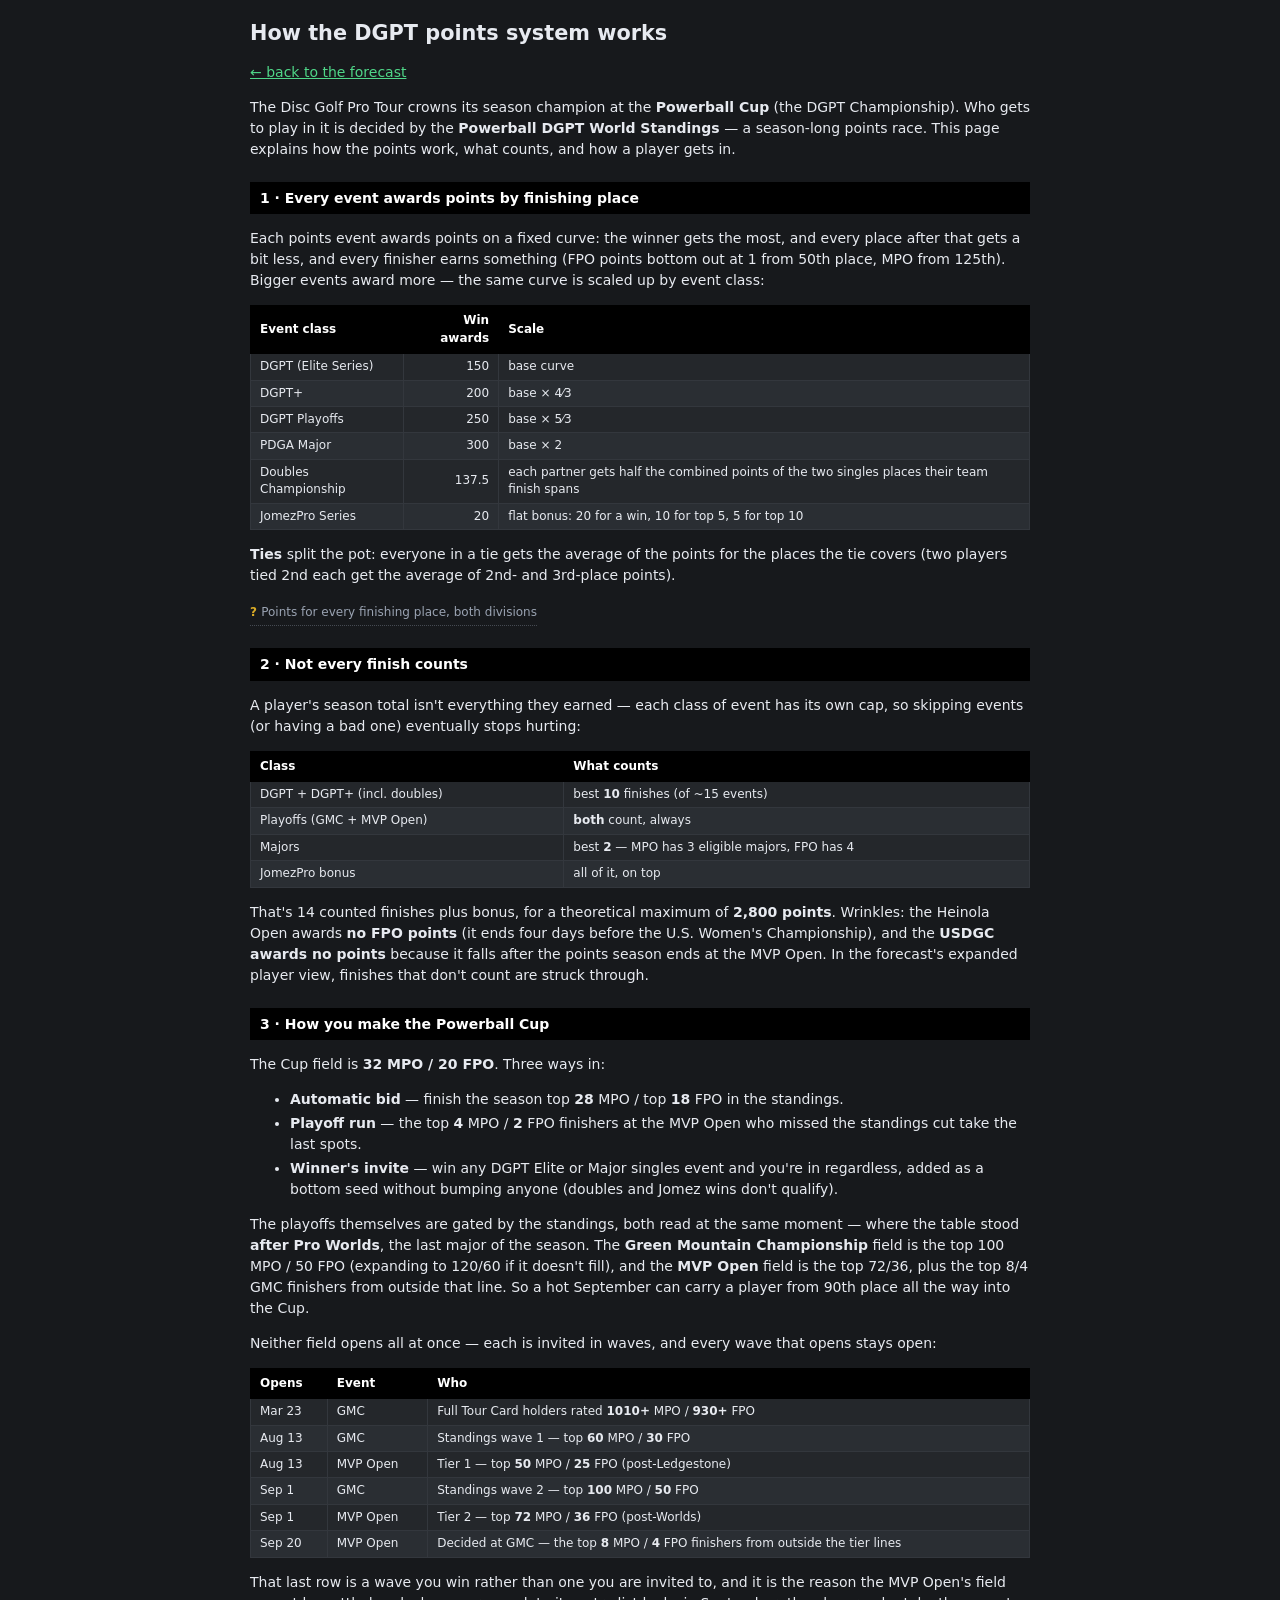
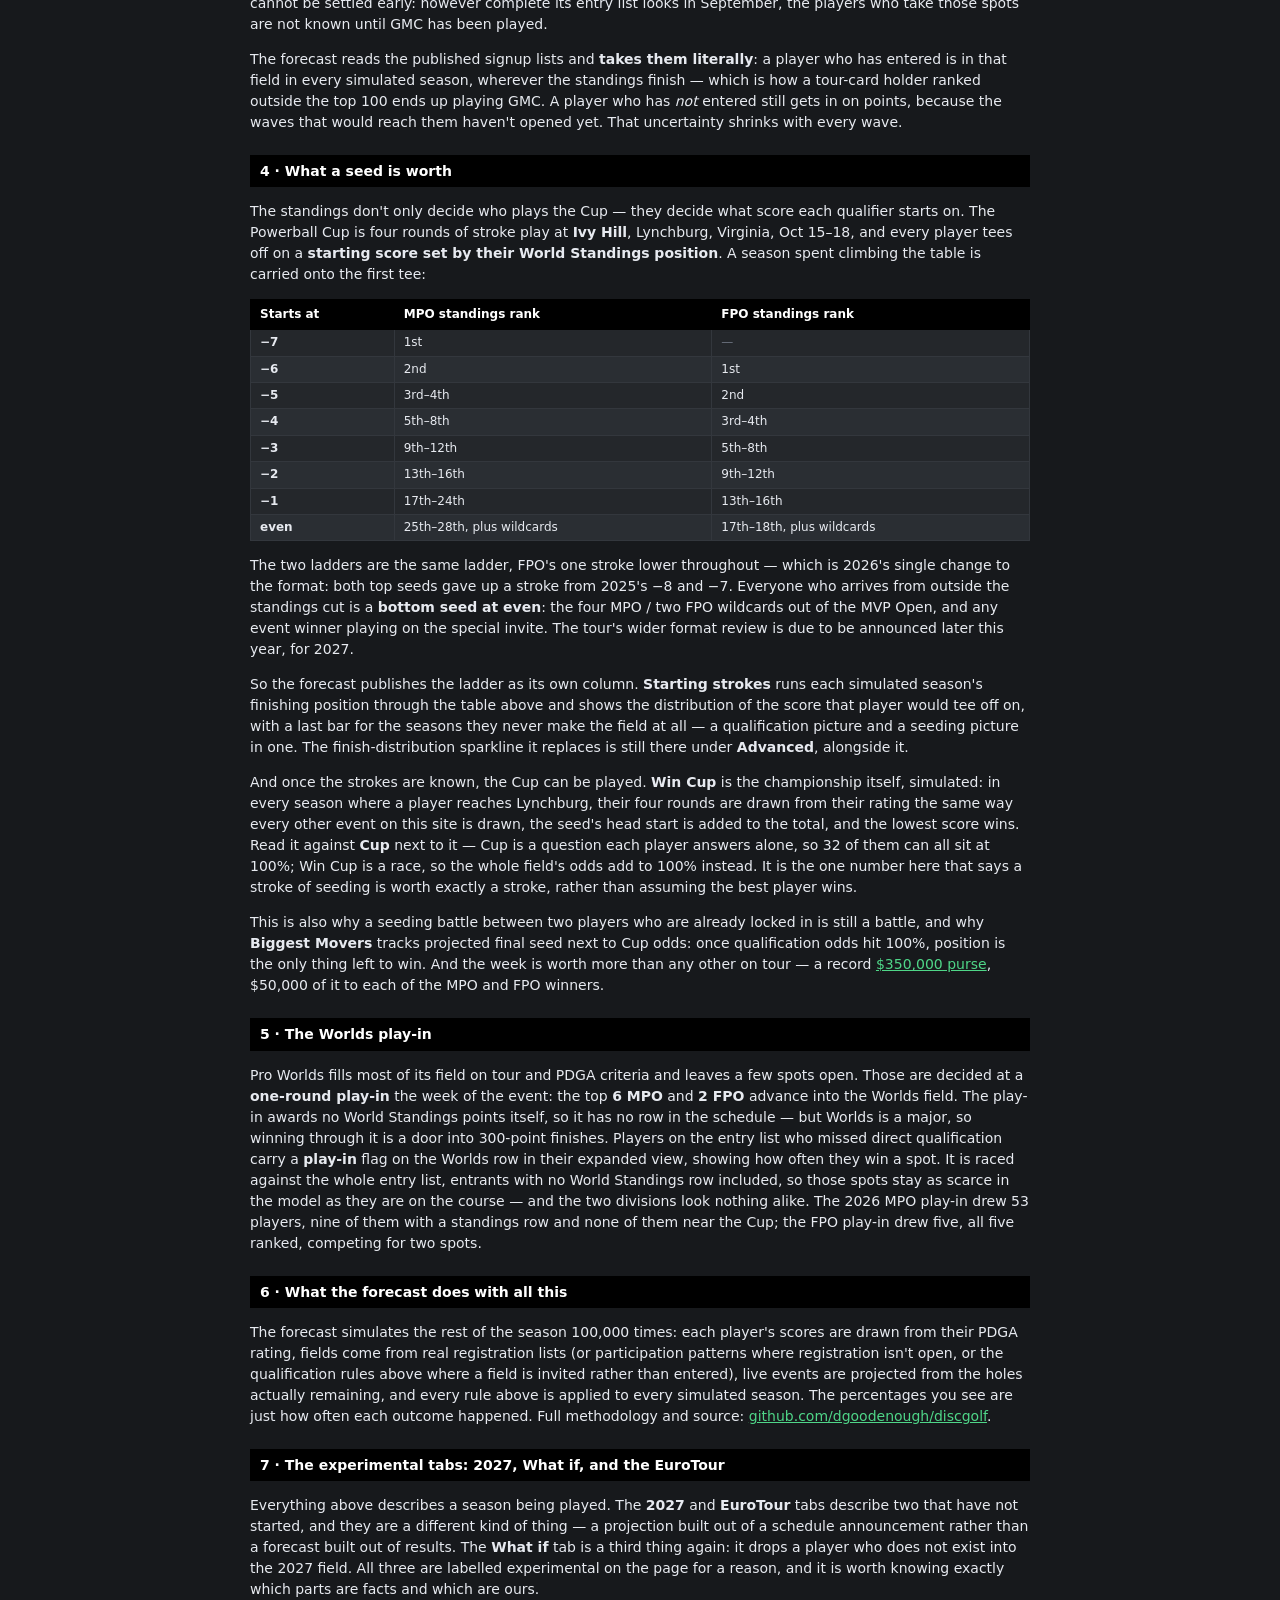
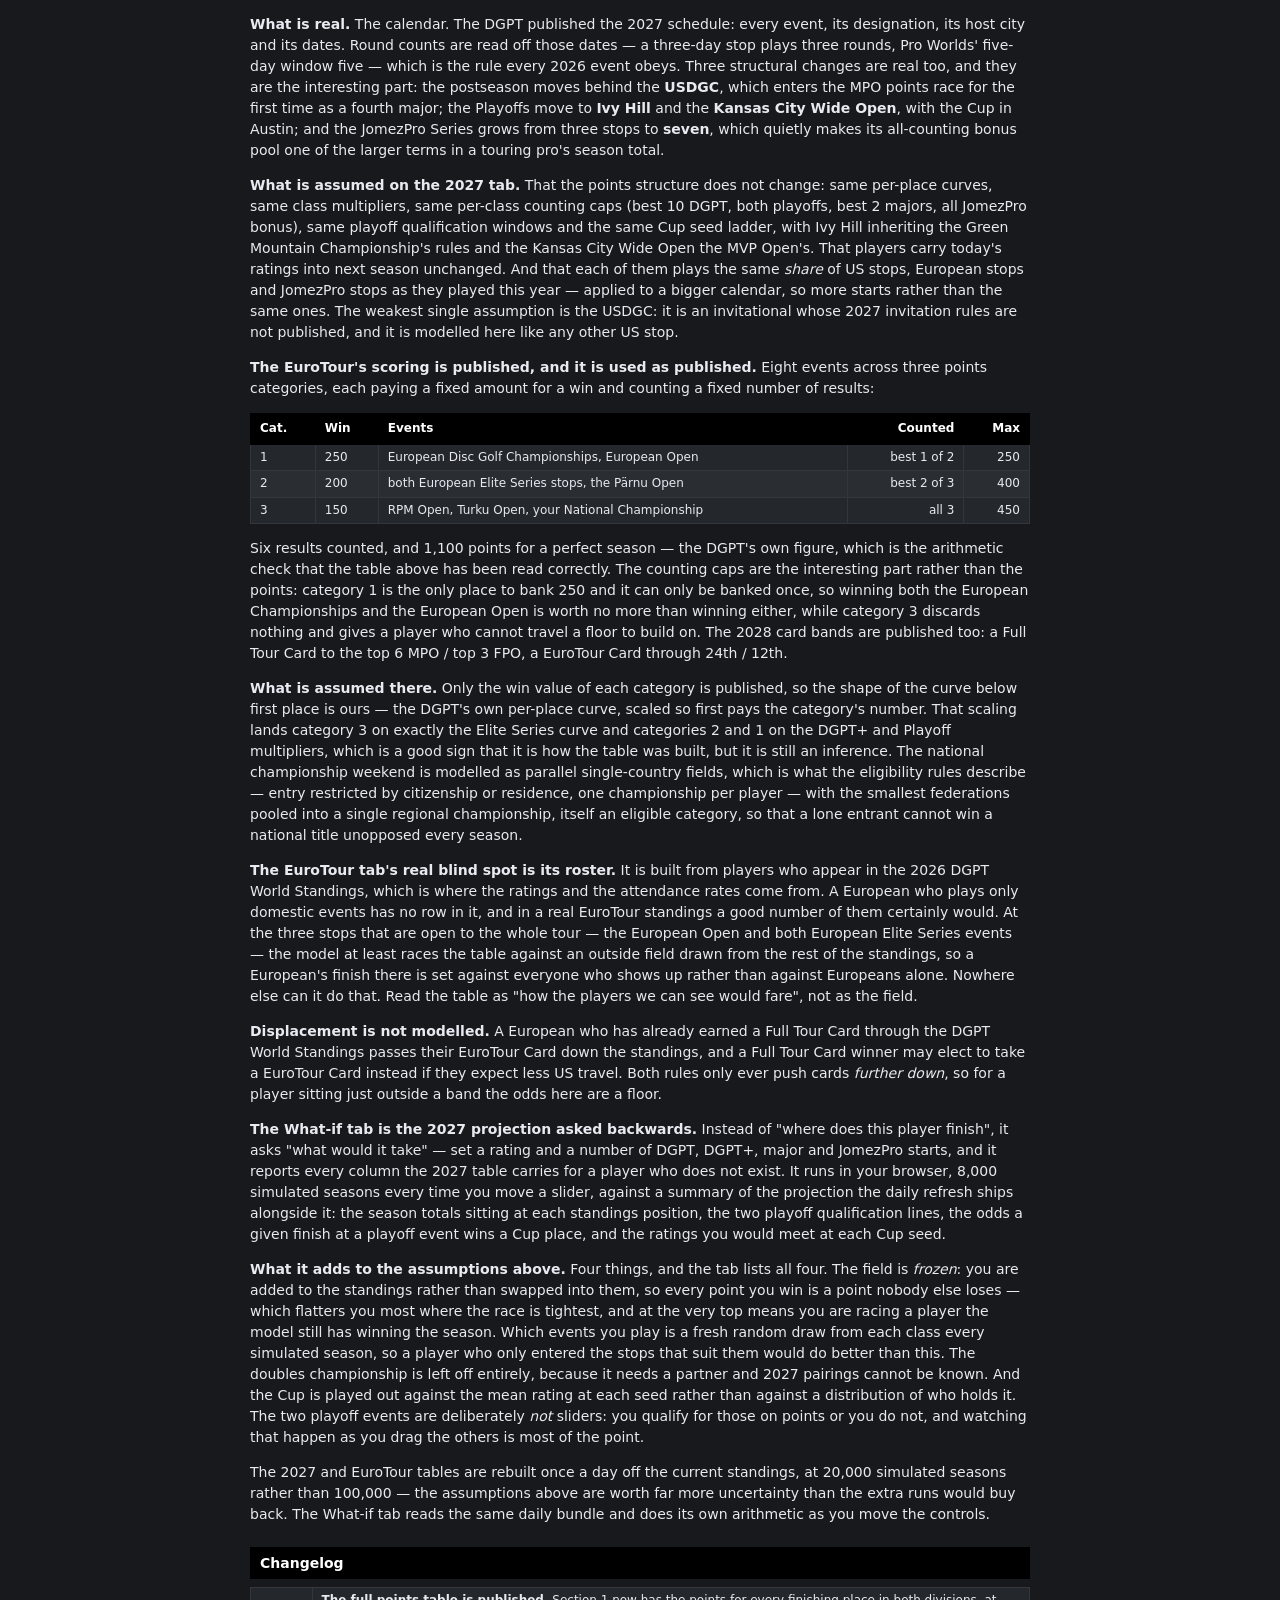
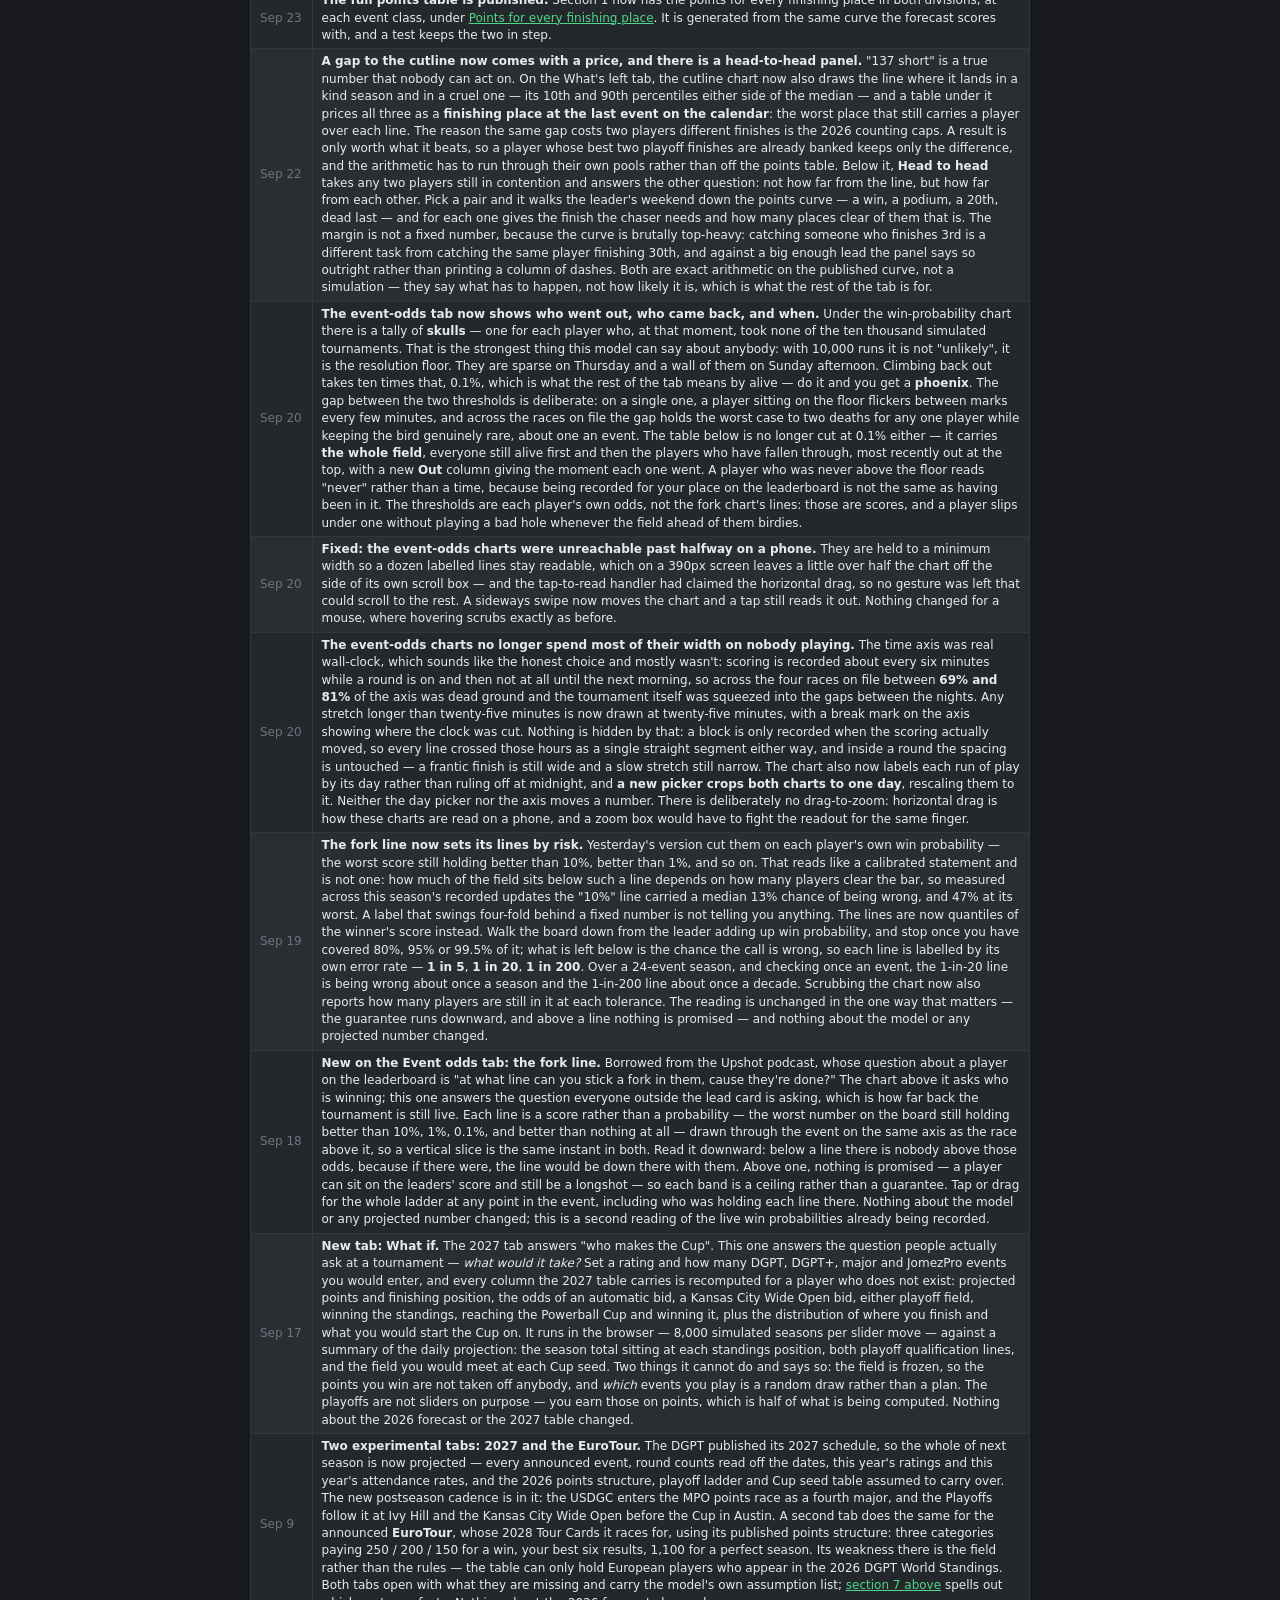
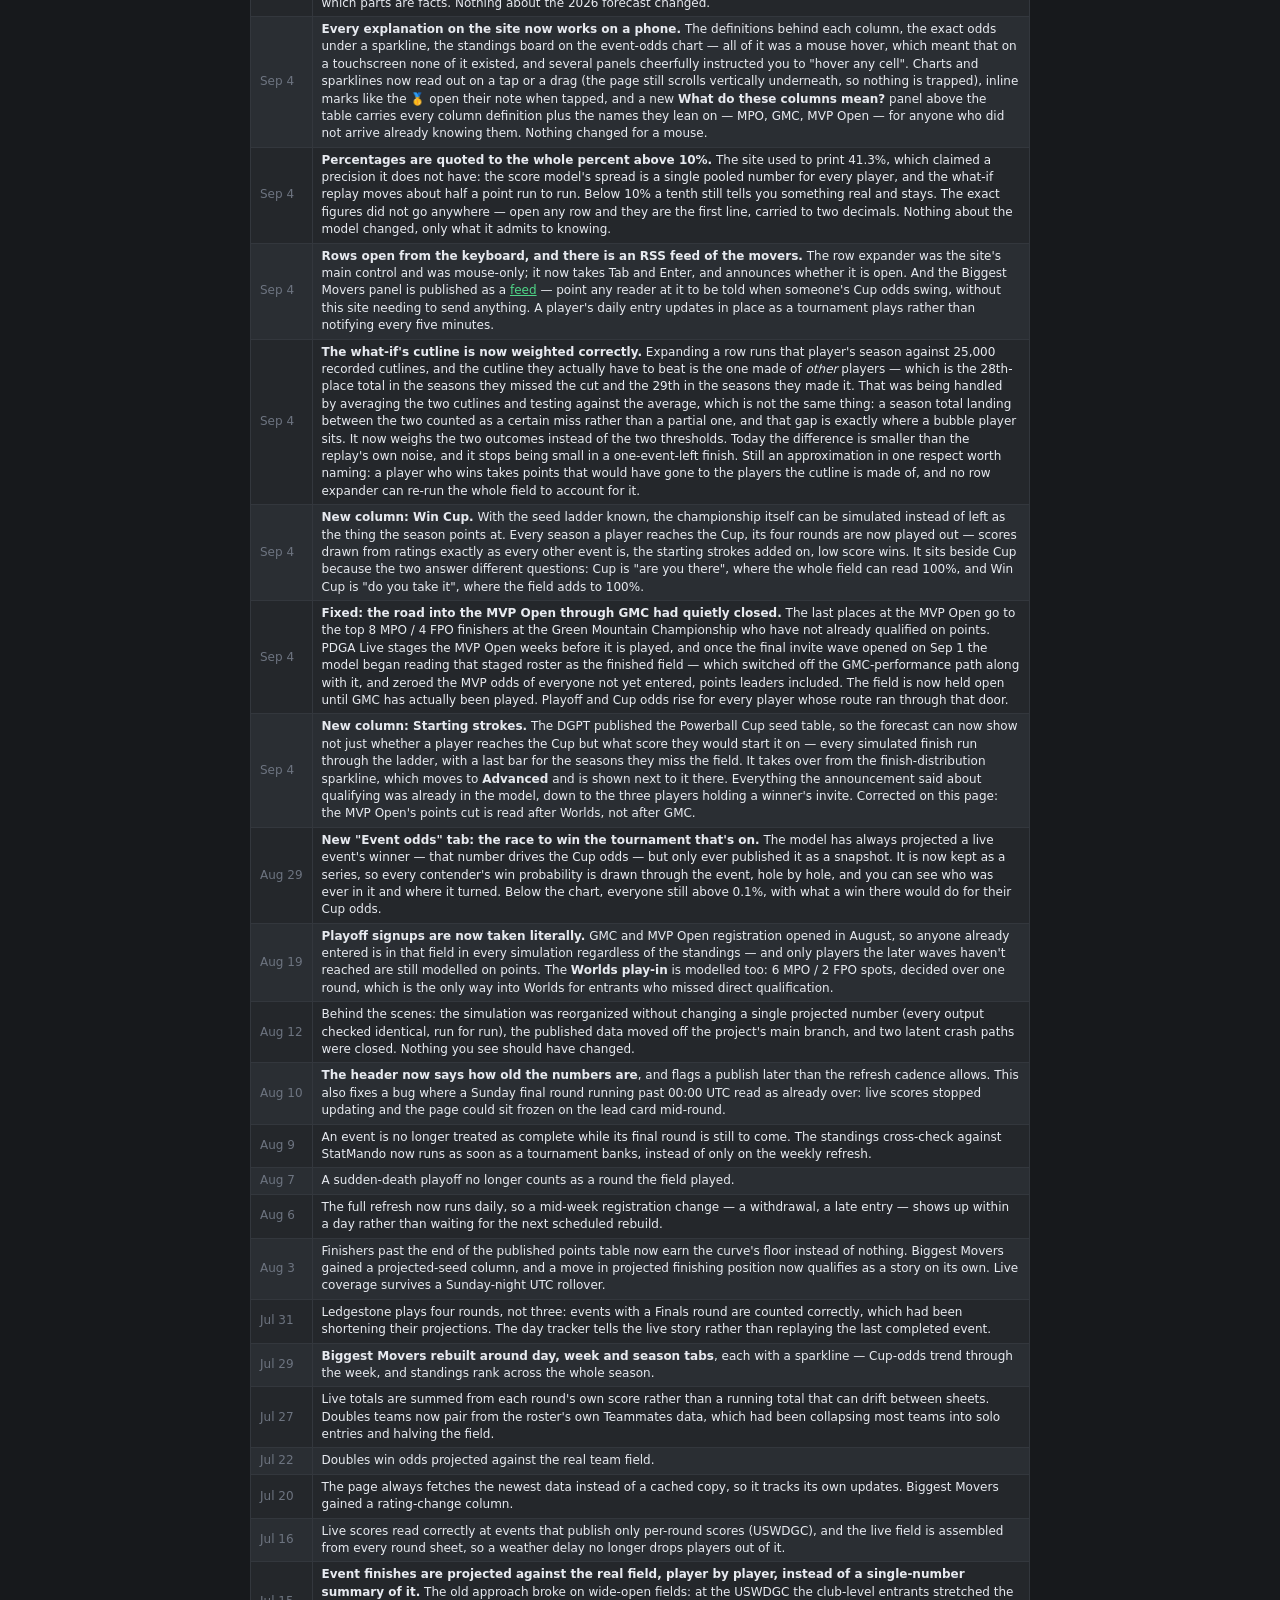
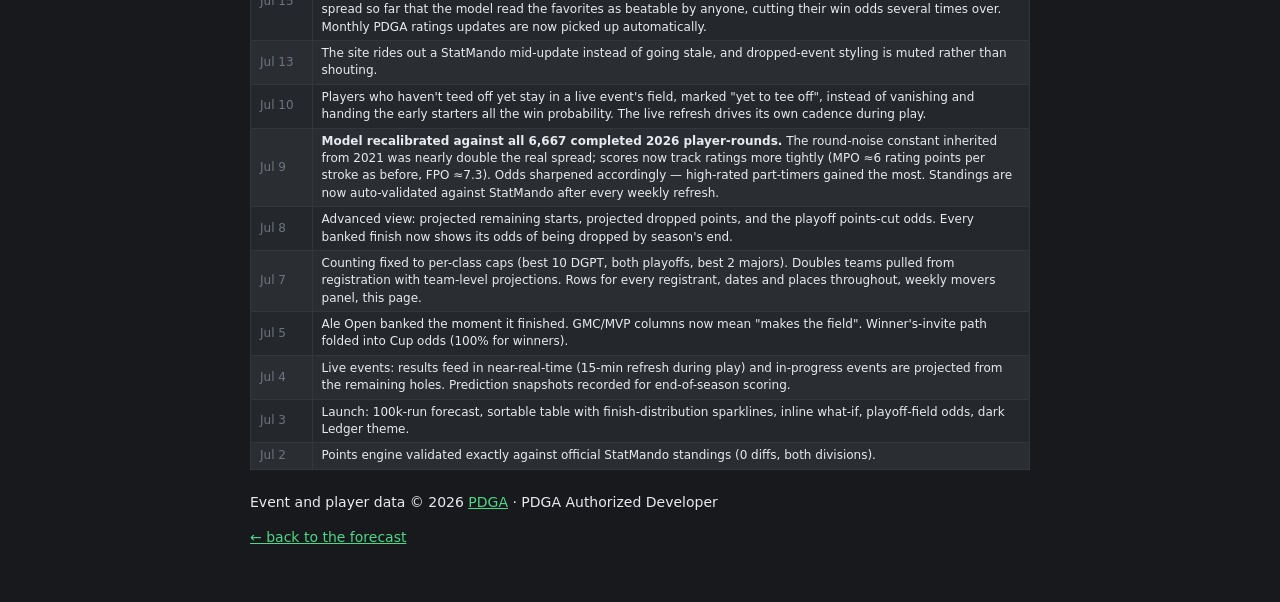
==== docs/how-it-works.html @ 618ffd93 "Correct the FPO depth line: every finisher earns points Co-Authored-By: Claude Opus 5.5 <noreply@ant" ====
<!doctype html>
<html lang="en">
<head>
<meta charset="utf-8">
<meta name="viewport" content="width=device-width, initial-scale=1">
<title>How the DGPT points system works</title>
<meta name="description" content="Plain-language guide to the 2026 DGPT points system: how events award points, what counts, and the three ways into the Powerball Cup.">
<meta property="og:type" content="article">
<meta property="og:title" content="How the DGPT points system works">
<meta property="og:description" content="How events award points, what counts toward the standings, and the three ways into the Powerball Cup.">
<meta property="og:url" content="https://dgoodenough.github.io/discgolf/how-it-works.html">
<meta property="og:image" content="https://dgoodenough.github.io/discgolf/card.png">
<meta name="twitter:card" content="summary_large_image">
<link rel="stylesheet" href="tokens.css">
<link rel="stylesheet" href="style.css">
<script data-goatcounter="https://dgoodenough.goatcounter.com/count"
        async src="//gc.zgo.at/count.js"></script>
</head>
<body class="ledger">
<div class="page">
  <h1>How the DGPT points system works</h1>
  <p class="hint"><a href="index.html">← back to the forecast</a></p>
  <p>The Disc Golf Pro Tour crowns its season champion at the <b>Powerball Cup</b>
  (the DGPT Championship). Who gets to play in it is decided by the
  <b>Powerball DGPT World Standings</b> — a season-long points race. This page
  explains how the points work, what counts, and how a player gets in.</p>

  <div class="band">1 · Every event awards points by finishing place</div>
  <p>Each points event awards points on a fixed curve: the winner gets the
  most, and every place after that gets a bit less, and every finisher earns
  something (FPO points bottom out at 1 from 50th place, MPO from 125th). Bigger events
  award more — the same curve is scaled up by event class:</p>
  <table class="table-ledger">
    <thead><tr><th>Event class</th><th class="num">Win awards</th><th>Scale</th></tr></thead>
    <tbody>
      <tr><td>DGPT (Elite Series)</td><td class="num">150</td><td>base curve</td></tr>
      <tr><td>DGPT+</td><td class="num">200</td><td>base × 4⁄3</td></tr>
      <tr><td>DGPT Playoffs</td><td class="num">250</td><td>base × 5⁄3</td></tr>
      <tr><td>PDGA Major</td><td class="num">300</td><td>base × 2</td></tr>
      <tr><td>Doubles Championship</td><td class="num">137.5</td><td>each partner gets half the combined points of the two singles places their team finish spans</td></tr>
      <tr><td>JomezPro Series</td><td class="num">20</td><td>flat bonus: 20 for a win, 10 for top 5, 5 for top 10</td></tr>
    </tbody>
  </table>
  <p><b>Ties</b> split the pot: everyone in a tie gets the average of the
  points for the places the tie covers (two players tied 2nd each get the
  average of 2nd- and 3rd-place points).</p>
  <details class="expl" id="points-table">
    <summary>Points for every finishing place, both divisions</summary>
    <div class="expl-body">
      <p class="expl-lede">The full curve for each division, scaled to each
      event class. Rows are merged where every column is the same. The two
      divisions share the top eight places and then part: FPO points fall
      away faster and reach the <b>1-point floor</b> at 50th, where MPO
      doesn't until 125th. Every finisher past the last row keeps its value.</p>
      <div class="pv-scroll">
      <table class="table-ledger" id="points-by-place">
        <thead>
          <tr><th rowspan="2">Place</th><th colspan="4">MPO</th><th colspan="4">FPO</th></tr>
          <tr><th class="num">DGPT</th><th class="num">DGPT+</th><th class="num">Playoffs</th><th class="num">Major</th><th class="num">DGPT</th><th class="num">DGPT+</th><th class="num">Playoffs</th><th class="num">Major</th></tr>
        </thead>
        <tbody>
          <tr><td>1st</td><td class="num">150</td><td class="num">200</td><td class="num">250</td><td class="num">300</td><td class="num">150</td><td class="num">200</td><td class="num">250</td><td class="num">300</td></tr>
          <tr><td>2nd</td><td class="num">125</td><td class="num">166.67</td><td class="num">208.33</td><td class="num">250</td><td class="num">125</td><td class="num">166.67</td><td class="num">208.33</td><td class="num">250</td></tr>
          <tr><td>3rd</td><td class="num">115</td><td class="num">153.33</td><td class="num">191.67</td><td class="num">230</td><td class="num">115</td><td class="num">153.33</td><td class="num">191.67</td><td class="num">230</td></tr>
          <tr><td>4th</td><td class="num">105</td><td class="num">140</td><td class="num">175</td><td class="num">210</td><td class="num">105</td><td class="num">140</td><td class="num">175</td><td class="num">210</td></tr>
          <tr><td>5th</td><td class="num">97</td><td class="num">129.33</td><td class="num">161.67</td><td class="num">194</td><td class="num">97</td><td class="num">129.33</td><td class="num">161.67</td><td class="num">194</td></tr>
          <tr><td>6th</td><td class="num">91</td><td class="num">121.33</td><td class="num">151.67</td><td class="num">182</td><td class="num">91</td><td class="num">121.33</td><td class="num">151.67</td><td class="num">182</td></tr>
          <tr><td>7th</td><td class="num">86</td><td class="num">114.67</td><td class="num">143.33</td><td class="num">172</td><td class="num">86</td><td class="num">114.67</td><td class="num">143.33</td><td class="num">172</td></tr>
          <tr><td>8th</td><td class="num">82</td><td class="num">109.33</td><td class="num">136.67</td><td class="num">164</td><td class="num">82</td><td class="num">109.33</td><td class="num">136.67</td><td class="num">164</td></tr>
          <tr><td>9th</td><td class="num">79</td><td class="num">105.33</td><td class="num">131.67</td><td class="num">158</td><td class="num">78</td><td class="num">104</td><td class="num">130</td><td class="num">156</td></tr>
          <tr><td>10th</td><td class="num">76</td><td class="num">101.33</td><td class="num">126.67</td><td class="num">152</td><td class="num">75</td><td class="num">100</td><td class="num">125</td><td class="num">150</td></tr>
          <tr><td>11th</td><td class="num">73</td><td class="num">97.33</td><td class="num">121.67</td><td class="num">146</td><td class="num">72</td><td class="num">96</td><td class="num">120</td><td class="num">144</td></tr>
          <tr><td>12th</td><td class="num">70</td><td class="num">93.33</td><td class="num">116.67</td><td class="num">140</td><td class="num">69</td><td class="num">92</td><td class="num">115</td><td class="num">138</td></tr>
          <tr><td>13th</td><td class="num">67</td><td class="num">89.33</td><td class="num">111.67</td><td class="num">134</td><td class="num">66</td><td class="num">88</td><td class="num">110</td><td class="num">132</td></tr>
          <tr><td>14th</td><td class="num">64</td><td class="num">85.33</td><td class="num">106.67</td><td class="num">128</td><td class="num">63</td><td class="num">84</td><td class="num">105</td><td class="num">126</td></tr>
          <tr><td>15th</td><td class="num">62</td><td class="num">82.67</td><td class="num">103.33</td><td class="num">124</td><td class="num">60</td><td class="num">80</td><td class="num">100</td><td class="num">120</td></tr>
          <tr><td>16th</td><td class="num">60</td><td class="num">80</td><td class="num">100</td><td class="num">120</td><td class="num">57</td><td class="num">76</td><td class="num">95</td><td class="num">114</td></tr>
          <tr><td>17th</td><td class="num">58</td><td class="num">77.33</td><td class="num">96.67</td><td class="num">116</td><td class="num">54</td><td class="num">72</td><td class="num">90</td><td class="num">108</td></tr>
          <tr><td>18th</td><td class="num">56</td><td class="num">74.67</td><td class="num">93.33</td><td class="num">112</td><td class="num">51</td><td class="num">68</td><td class="num">85</td><td class="num">102</td></tr>
          <tr><td>19th</td><td class="num">54</td><td class="num">72</td><td class="num">90</td><td class="num">108</td><td class="num">48</td><td class="num">64</td><td class="num">80</td><td class="num">96</td></tr>
          <tr><td>20th</td><td class="num">52</td><td class="num">69.33</td><td class="num">86.67</td><td class="num">104</td><td class="num">45</td><td class="num">60</td><td class="num">75</td><td class="num">90</td></tr>
          <tr><td>21st</td><td class="num">50</td><td class="num">66.67</td><td class="num">83.33</td><td class="num">100</td><td class="num">43.5</td><td class="num">58</td><td class="num">72.5</td><td class="num">87</td></tr>
          <tr><td>22nd</td><td class="num">48</td><td class="num">64</td><td class="num">80</td><td class="num">96</td><td class="num">42</td><td class="num">56</td><td class="num">70</td><td class="num">84</td></tr>
          <tr><td>23rd</td><td class="num">46</td><td class="num">61.33</td><td class="num">76.67</td><td class="num">92</td><td class="num">40.5</td><td class="num">54</td><td class="num">67.5</td><td class="num">81</td></tr>
          <tr><td>24th</td><td class="num">44</td><td class="num">58.67</td><td class="num">73.33</td><td class="num">88</td><td class="num">39</td><td class="num">52</td><td class="num">65</td><td class="num">78</td></tr>
          <tr><td>25th</td><td class="num">42</td><td class="num">56</td><td class="num">70</td><td class="num">84</td><td class="num">37.5</td><td class="num">50</td><td class="num">62.5</td><td class="num">75</td></tr>
          <tr><td>26th</td><td class="num">40</td><td class="num">53.33</td><td class="num">66.67</td><td class="num">80</td><td class="num">36</td><td class="num">48</td><td class="num">60</td><td class="num">72</td></tr>
          <tr><td>27th</td><td class="num">39</td><td class="num">52</td><td class="num">65</td><td class="num">78</td><td class="num">34.5</td><td class="num">46</td><td class="num">57.5</td><td class="num">69</td></tr>
          <tr><td>28th</td><td class="num">38</td><td class="num">50.67</td><td class="num">63.33</td><td class="num">76</td><td class="num">33</td><td class="num">44</td><td class="num">55</td><td class="num">66</td></tr>
          <tr><td>29th</td><td class="num">37</td><td class="num">49.33</td><td class="num">61.67</td><td class="num">74</td><td class="num">31.5</td><td class="num">42</td><td class="num">52.5</td><td class="num">63</td></tr>
          <tr><td>30th</td><td class="num">36</td><td class="num">48</td><td class="num">60</td><td class="num">72</td><td class="num">30</td><td class="num">40</td><td class="num">50</td><td class="num">60</td></tr>
          <tr><td>31st</td><td class="num">35</td><td class="num">46.67</td><td class="num">58.33</td><td class="num">70</td><td class="num">28.5</td><td class="num">38</td><td class="num">47.5</td><td class="num">57</td></tr>
          <tr><td>32nd</td><td class="num">34</td><td class="num">45.33</td><td class="num">56.67</td><td class="num">68</td><td class="num">27</td><td class="num">36</td><td class="num">45</td><td class="num">54</td></tr>
          <tr><td>33rd</td><td class="num">33</td><td class="num">44</td><td class="num">55</td><td class="num">66</td><td class="num">25.5</td><td class="num">34</td><td class="num">42.5</td><td class="num">51</td></tr>
          <tr><td>34th</td><td class="num">32</td><td class="num">42.67</td><td class="num">53.33</td><td class="num">64</td><td class="num">24</td><td class="num">32</td><td class="num">40</td><td class="num">48</td></tr>
          <tr><td>35th</td><td class="num">31</td><td class="num">41.33</td><td class="num">51.67</td><td class="num">62</td><td class="num">22.5</td><td class="num">30</td><td class="num">37.5</td><td class="num">45</td></tr>
          <tr><td>36th</td><td class="num">30</td><td class="num">40</td><td class="num">50</td><td class="num">60</td><td class="num">21</td><td class="num">28</td><td class="num">35</td><td class="num">42</td></tr>
          <tr><td>37th</td><td class="num">29</td><td class="num">38.67</td><td class="num">48.33</td><td class="num">58</td><td class="num">19.5</td><td class="num">26</td><td class="num">32.5</td><td class="num">39</td></tr>
          <tr><td>38th</td><td class="num">28</td><td class="num">37.33</td><td class="num">46.67</td><td class="num">56</td><td class="num">18</td><td class="num">24</td><td class="num">30</td><td class="num">36</td></tr>
          <tr><td>39th</td><td class="num">27</td><td class="num">36</td><td class="num">45</td><td class="num">54</td><td class="num">16.5</td><td class="num">22</td><td class="num">27.5</td><td class="num">33</td></tr>
          <tr><td>40th</td><td class="num">26</td><td class="num">34.67</td><td class="num">43.33</td><td class="num">52</td><td class="num">15</td><td class="num">20</td><td class="num">25</td><td class="num">30</td></tr>
          <tr><td>41st</td><td class="num">25</td><td class="num">33.33</td><td class="num">41.67</td><td class="num">50</td><td class="num">13.5</td><td class="num">18</td><td class="num">22.5</td><td class="num">27</td></tr>
          <tr><td>42nd</td><td class="num">24</td><td class="num">32</td><td class="num">40</td><td class="num">48</td><td class="num">12</td><td class="num">16</td><td class="num">20</td><td class="num">24</td></tr>
          <tr><td>43rd</td><td class="num">23</td><td class="num">30.67</td><td class="num">38.33</td><td class="num">46</td><td class="num">10.5</td><td class="num">14</td><td class="num">17.5</td><td class="num">21</td></tr>
          <tr><td>44th</td><td class="num">22</td><td class="num">29.33</td><td class="num">36.67</td><td class="num">44</td><td class="num">9</td><td class="num">12</td><td class="num">15</td><td class="num">18</td></tr>
          <tr><td>45th</td><td class="num">21</td><td class="num">28</td><td class="num">35</td><td class="num">42</td><td class="num">7.5</td><td class="num">10</td><td class="num">12.5</td><td class="num">15</td></tr>
          <tr><td>46th</td><td class="num">20</td><td class="num">26.67</td><td class="num">33.33</td><td class="num">40</td><td class="num">6</td><td class="num">8</td><td class="num">10</td><td class="num">12</td></tr>
          <tr><td>47th</td><td class="num">19</td><td class="num">25.33</td><td class="num">31.67</td><td class="num">38</td><td class="num">4.5</td><td class="num">6</td><td class="num">7.5</td><td class="num">9</td></tr>
          <tr><td>48th</td><td class="num">19</td><td class="num">25.33</td><td class="num">31.67</td><td class="num">38</td><td class="num">3</td><td class="num">4</td><td class="num">5</td><td class="num">6</td></tr>
          <tr><td>49th</td><td class="num">18</td><td class="num">24</td><td class="num">30</td><td class="num">36</td><td class="num">2</td><td class="num">2.67</td><td class="num">3.33</td><td class="num">4</td></tr>
          <tr><td>50th</td><td class="num">18</td><td class="num">24</td><td class="num">30</td><td class="num">36</td><td class="num">1</td><td class="num">1.33</td><td class="num">1.67</td><td class="num">2</td></tr>
          <tr><td>51st–52nd</td><td class="num">17</td><td class="num">22.67</td><td class="num">28.33</td><td class="num">34</td><td class="num">1</td><td class="num">1.33</td><td class="num">1.67</td><td class="num">2</td></tr>
          <tr><td>53rd–54th</td><td class="num">16</td><td class="num">21.33</td><td class="num">26.67</td><td class="num">32</td><td class="num">1</td><td class="num">1.33</td><td class="num">1.67</td><td class="num">2</td></tr>
          <tr><td>55th–56th</td><td class="num">15</td><td class="num">20</td><td class="num">25</td><td class="num">30</td><td class="num">1</td><td class="num">1.33</td><td class="num">1.67</td><td class="num">2</td></tr>
          <tr><td>57th–58th</td><td class="num">14</td><td class="num">18.67</td><td class="num">23.33</td><td class="num">28</td><td class="num">1</td><td class="num">1.33</td><td class="num">1.67</td><td class="num">2</td></tr>
          <tr><td>59th–60th</td><td class="num">13</td><td class="num">17.33</td><td class="num">21.67</td><td class="num">26</td><td class="num">1</td><td class="num">1.33</td><td class="num">1.67</td><td class="num">2</td></tr>
          <tr><td>61st–62nd</td><td class="num">12</td><td class="num">16</td><td class="num">20</td><td class="num">24</td><td class="num">1</td><td class="num">1.33</td><td class="num">1.67</td><td class="num">2</td></tr>
          <tr><td>63rd–64th</td><td class="num">11</td><td class="num">14.67</td><td class="num">18.33</td><td class="num">22</td><td class="num">1</td><td class="num">1.33</td><td class="num">1.67</td><td class="num">2</td></tr>
          <tr><td>65th–68th</td><td class="num">10</td><td class="num">13.33</td><td class="num">16.67</td><td class="num">20</td><td class="num">1</td><td class="num">1.33</td><td class="num">1.67</td><td class="num">2</td></tr>
          <tr><td>69th–72nd</td><td class="num">9</td><td class="num">12</td><td class="num">15</td><td class="num">18</td><td class="num">1</td><td class="num">1.33</td><td class="num">1.67</td><td class="num">2</td></tr>
          <tr><td>73rd–76th</td><td class="num">8</td><td class="num">10.67</td><td class="num">13.33</td><td class="num">16</td><td class="num">1</td><td class="num">1.33</td><td class="num">1.67</td><td class="num">2</td></tr>
          <tr><td>77th–80th</td><td class="num">7</td><td class="num">9.33</td><td class="num">11.67</td><td class="num">14</td><td class="num">1</td><td class="num">1.33</td><td class="num">1.67</td><td class="num">2</td></tr>
          <tr><td>81st–84th</td><td class="num">6</td><td class="num">8</td><td class="num">10</td><td class="num">12</td><td class="num">1</td><td class="num">1.33</td><td class="num">1.67</td><td class="num">2</td></tr>
          <tr><td>85th–88th</td><td class="num">5</td><td class="num">6.67</td><td class="num">8.33</td><td class="num">10</td><td class="num">1</td><td class="num">1.33</td><td class="num">1.67</td><td class="num">2</td></tr>
          <tr><td>89th–96th</td><td class="num">4</td><td class="num">5.33</td><td class="num">6.67</td><td class="num">8</td><td class="num">1</td><td class="num">1.33</td><td class="num">1.67</td><td class="num">2</td></tr>
          <tr><td>97th–108th</td><td class="num">3</td><td class="num">4</td><td class="num">5</td><td class="num">6</td><td class="num">1</td><td class="num">1.33</td><td class="num">1.67</td><td class="num">2</td></tr>
          <tr><td>109th–124th</td><td class="num">2</td><td class="num">2.67</td><td class="num">3.33</td><td class="num">4</td><td class="num">1</td><td class="num">1.33</td><td class="num">1.67</td><td class="num">2</td></tr>
          <tr><td>125th+</td><td class="num">1</td><td class="num">1.33</td><td class="num">1.67</td><td class="num">2</td><td class="num">1</td><td class="num">1.33</td><td class="num">1.67</td><td class="num">2</td></tr>
        </tbody>
      </table>
      </div>
      <p class="expl-note">Values are rounded to two decimals, as the official
      standings show them. <b>Doubles</b> isn't a column of its own: a team
      finishing <i>n</i>th gives each partner the average of the DGPT points for
      places 2<i>n</i>−1 and 2<i>n</i> (1st = (150 + 125) ⁄ 2 = 137.5). Ties
      average across the places they cover, as above.</p>
    </div>
  </details>

  <div class="band">2 · Not every finish counts</div>
  <p>A player's season total isn't everything they earned — each class of
  event has its own cap, so skipping events (or having a bad one) eventually
  stops hurting:</p>
  <table class="table-ledger">
    <thead><tr><th>Class</th><th>What counts</th></tr></thead>
    <tbody>
      <tr><td>DGPT + DGPT+ (incl. doubles)</td><td>best <b>10</b> finishes (of ~15 events)</td></tr>
      <tr><td>Playoffs (GMC + MVP Open)</td><td><b>both</b> count, always</td></tr>
      <tr><td>Majors</td><td>best <b>2</b> — MPO has 3 eligible majors, FPO has 4</td></tr>
      <tr><td>JomezPro bonus</td><td>all of it, on top</td></tr>
    </tbody>
  </table>
  <p>That's 14 counted finishes plus bonus, for a theoretical maximum of
  <b>2,800 points</b>. Wrinkles: the Heinola Open awards <b>no FPO points</b>
  (it ends four days before the U.S. Women's Championship), and the
  <b>USDGC awards no points</b> because it falls after the points season ends at
  the MVP Open. In the forecast's expanded player view, finishes that don't
  count are struck through.</p>

  <div class="band">3 · How you make the Powerball Cup</div>
  <p>The Cup field is <b>32 MPO / 20 FPO</b>. Three ways in:</p>
  <ul>
    <li><b>Automatic bid</b> — finish the season top <b>28</b> MPO / top <b>18</b> FPO in the standings.</li>
    <li><b>Playoff run</b> — the top <b>4</b> MPO / <b>2</b> FPO finishers at the MVP Open who missed the standings cut take the last spots.</li>
    <li><b>Winner's invite</b> — win any DGPT Elite or Major singles event and you're in regardless, added as a bottom seed without bumping anyone (doubles and Jomez wins don't qualify).</li>
  </ul>
  <p>The playoffs themselves are gated by the standings, both read at the
  same moment — where the table stood <b>after Pro Worlds</b>, the last major
  of the season. The <b>Green Mountain Championship</b> field is the top 100
  MPO / 50 FPO (expanding to 120/60 if it doesn't fill), and the <b>MVP
  Open</b> field is the top 72/36, plus the top 8/4 GMC finishers from
  outside that line. So a hot September can carry a player from 90th place
  all the way into the Cup.</p>

  <p>Neither field opens all at once — each is invited in waves, and every
  wave that opens stays open:</p>
  <table class="table-ledger">
    <thead><tr><th>Opens</th><th>Event</th><th>Who</th></tr></thead>
    <tbody>
      <tr><td>Mar 23</td><td>GMC</td><td>Full Tour Card holders rated <b>1010+</b> MPO / <b>930+</b> FPO</td></tr>
      <tr><td>Aug 13</td><td>GMC</td><td>Standings wave 1 — top <b>60</b> MPO / <b>30</b> FPO</td></tr>
      <tr><td>Aug 13</td><td>MVP Open</td><td>Tier 1 — top <b>50</b> MPO / <b>25</b> FPO (post-Ledgestone)</td></tr>
      <tr><td>Sep 1</td><td>GMC</td><td>Standings wave 2 — top <b>100</b> MPO / <b>50</b> FPO</td></tr>
      <tr><td>Sep 1</td><td>MVP Open</td><td>Tier 2 — top <b>72</b> MPO / <b>36</b> FPO (post-Worlds)</td></tr>
      <tr><td>Sep 20</td><td>MVP Open</td><td>Decided at GMC — the top <b>8</b> MPO / <b>4</b> FPO finishers from outside the tier lines</td></tr>
    </tbody>
  </table>
  <p>That last row is a wave you win rather than one you are invited to, and
  it is the reason the MVP Open's field cannot be settled early: however
  complete its entry list looks in September, the players who take those
  spots are not known until GMC has been played.</p>
  <p>The forecast reads the published signup lists and <b>takes them
  literally</b>: a player who has entered is in that field in every simulated
  season, wherever the standings finish — which is how a tour-card holder
  ranked outside the top 100 ends up playing GMC. A player who has
  <em>not</em> entered still gets in on points, because the waves that would
  reach them haven't opened yet. That uncertainty shrinks with every wave.</p>

  <div class="band">4 · What a seed is worth</div>
  <p>The standings don't only decide who plays the Cup — they decide what
  score each qualifier starts on. The Powerball Cup is four rounds of stroke
  play at <b>Ivy Hill</b>, Lynchburg, Virginia, Oct 15–18, and every player
  tees off on a <b>starting score set by their World Standings position</b>.
  A season spent climbing the table is carried onto the first tee:</p>
  <table class="table-ledger">
    <thead><tr><th>Starts at</th><th>MPO standings rank</th><th>FPO standings rank</th></tr></thead>
    <tbody>
      <tr><td><b>−7</b></td><td>1st</td><td class="dim">—</td></tr>
      <tr><td><b>−6</b></td><td>2nd</td><td>1st</td></tr>
      <tr><td><b>−5</b></td><td>3rd–4th</td><td>2nd</td></tr>
      <tr><td><b>−4</b></td><td>5th–8th</td><td>3rd–4th</td></tr>
      <tr><td><b>−3</b></td><td>9th–12th</td><td>5th–8th</td></tr>
      <tr><td><b>−2</b></td><td>13th–16th</td><td>9th–12th</td></tr>
      <tr><td><b>−1</b></td><td>17th–24th</td><td>13th–16th</td></tr>
      <tr><td><b>even</b></td><td>25th–28th, plus wildcards</td><td>17th–18th, plus wildcards</td></tr>
    </tbody>
  </table>
  <p>The two ladders are the same ladder, FPO's one stroke lower throughout —
  which is 2026's single change to the format: both top seeds gave up a stroke
  from 2025's −8 and −7. Everyone who arrives from outside the standings cut
  is a <b>bottom seed at even</b>: the four MPO / two FPO wildcards out of the
  MVP Open, and any event winner playing on the special invite. The tour's
  wider format review is due to be announced later this year, for 2027.</p>
  <p>So the forecast publishes the ladder as its own column. <b>Starting
  strokes</b> runs each simulated season's finishing position through the table
  above and shows the distribution of the score that player would tee off on,
  with a last bar for the seasons they never make the field at all — a
  qualification picture and a seeding picture in one. The finish-distribution
  sparkline it replaces is still there under <b>Advanced</b>, alongside it.</p>
  <p>And once the strokes are known, the Cup can be played. <b>Win Cup</b> is
  the championship itself, simulated: in every season where a player reaches
  Lynchburg, their four rounds are drawn from their rating the same way every
  other event on this site is drawn, the seed's head start is added to the
  total, and the lowest score wins. Read it against <b>Cup</b> next to it —
  Cup is a question each player answers alone, so 32 of them can all sit at
  100%; Win Cup is a race, so the whole field's odds add to 100% instead. It
  is the one number here that says a stroke of seeding is worth exactly a
  stroke, rather than assuming the best player wins.</p>
  <p>This is also why a seeding battle between two players who are already
  locked in is still a battle, and why <b>Biggest Movers</b> tracks projected
  final seed next to Cup odds: once qualification odds hit 100%, position is
  the only thing left to win. And the week is worth more than any other on
  tour — a record
  <a href="https://www.dgpt.com/announcements/2026-powerball-cup-purse/">$350,000
  purse</a>, $50,000 of it to each of the MPO and FPO winners.</p>

  <div class="band">5 · The Worlds play-in</div>
  <p>Pro Worlds fills most of its field on tour and PDGA criteria and leaves a
  few spots open. Those are decided at a <b>one-round play-in</b> the week of
  the event: the top <b>6 MPO</b> and <b>2 FPO</b> advance into the Worlds
  field. The play-in awards no World Standings points itself, so it has no row
  in the schedule — but Worlds is a major, so winning through it is a door
  into 300-point finishes. Players on the entry list who missed direct
  qualification carry a <b>play-in</b> flag on the Worlds row in their
  expanded view, showing how often they win a spot. It is raced against the
  whole entry list, entrants with no World Standings row included, so those
  spots stay as scarce in the model as they are on the course — and the two
  divisions look nothing alike. The 2026 MPO play-in drew 53 players, nine of
  them with a standings row and none of them near the Cup; the FPO play-in
  drew five, all five ranked, competing for two spots.</p>

  <div class="band">6 · What the forecast does with all this</div>
  <p>The forecast simulates the rest of the season 100,000 times: each
  player's scores are drawn from their PDGA rating, fields come from real
  registration lists (or participation patterns where registration isn't
  open, or the qualification rules above where a field is invited rather than
  entered), live events are projected from the holes actually remaining, and
  every rule above is applied to every simulated season. The percentages you
  see are just how often each outcome happened. Full methodology and source:
  <a href="https://github.com/dgoodenough/discgolf">github.com/dgoodenough/discgolf</a>.</p>

  <div class="band" id="experimental">7 · The experimental tabs: 2027, What if, and the EuroTour</div>
  <p>Everything above describes a season being played. The <b>2027</b> and
  <b>EuroTour</b> tabs describe two that have not started, and they are a
  different kind of thing — a projection built out of a schedule announcement
  rather than a forecast built out of results. The <b>What if</b> tab is a
  third thing again: it drops a player who does not exist into the 2027 field.
  All three are labelled experimental on the page for a reason, and it is worth
  knowing exactly which parts are facts and which are ours.</p>

  <p><b>What is real.</b> The calendar. The DGPT published the 2027 schedule:
  every event, its designation, its host city and its dates. Round counts are
  read off those dates — a three-day stop plays three rounds, Pro Worlds'
  five-day window five — which is the rule every 2026 event obeys. Three
  structural changes are real too, and they are the interesting part: the
  postseason moves behind the <b>USDGC</b>, which enters the MPO points race
  for the first time as a fourth major; the Playoffs move to <b>Ivy Hill</b>
  and the <b>Kansas City Wide Open</b>, with the Cup in Austin; and the
  JomezPro Series grows from three stops to <b>seven</b>, which quietly makes
  its all-counting bonus pool one of the larger terms in a touring pro's
  season total.</p>

  <p><b>What is assumed on the 2027 tab.</b> That the points structure does
  not change: same per-place curves, same class multipliers, same per-class
  counting caps (best 10 DGPT, both playoffs, best 2 majors, all JomezPro
  bonus), same playoff qualification windows and the same Cup seed ladder,
  with Ivy Hill inheriting the Green Mountain Championship's rules and the
  Kansas City Wide Open the MVP Open's. That players carry today's ratings
  into next season unchanged. And that each of them plays the same <i>share</i>
  of US stops, European stops and JomezPro stops as they played this year —
  applied to a bigger calendar, so more starts rather than the same ones. The
  weakest single assumption is the USDGC: it is an invitational whose 2027
  invitation rules are not published, and it is modelled here like any other
  US stop.</p>

  <p><b>The EuroTour's scoring is published, and it is used as published.</b>
  Eight events across three points categories, each paying a fixed amount for a
  win and counting a fixed number of results:</p>

  <table class="table-ledger">
    <thead><tr><th>Cat.</th><th>Win</th><th>Events</th><th class="num">Counted</th><th class="num">Max</th></tr></thead>
    <tbody>
      <tr><td>1</td><td>250</td><td>European Disc Golf Championships, European Open</td><td class="num">best 1 of 2</td><td class="num">250</td></tr>
      <tr><td>2</td><td>200</td><td>both European Elite Series stops, the Pärnu Open</td><td class="num">best 2 of 3</td><td class="num">400</td></tr>
      <tr><td>3</td><td>150</td><td>RPM Open, Turku Open, your National Championship</td><td class="num">all 3</td><td class="num">450</td></tr>
    </tbody>
  </table>

  <p>Six results counted, and 1,100 points for a perfect season — the DGPT's
  own figure, which is the arithmetic check that the table above has been read
  correctly. The counting caps are the interesting part rather than the points:
  category 1 is the only place to bank 250 and it can only be banked once, so
  winning both the European Championships and the European Open is worth no
  more than winning either, while category 3 discards nothing and gives a
  player who cannot travel a floor to build on. The 2028 card bands are
  published too: a Full Tour Card to the top 6 MPO / top 3 FPO, a EuroTour Card
  through 24th / 12th.</p>

  <p><b>What is assumed there.</b> Only the win value of each category is
  published, so the shape of the curve below first place is ours — the DGPT's
  own per-place curve, scaled so first pays the category's number. That scaling
  lands category 3 on exactly the Elite Series curve and categories 2 and 1 on
  the DGPT+ and Playoff multipliers, which is a good sign that it is how the
  table was built, but it is still an inference. The national championship
  weekend is modelled as parallel single-country fields, which is what the
  eligibility rules describe — entry restricted by citizenship or residence,
  one championship per player — with the smallest federations pooled into a
  single regional championship, itself an eligible category, so that a lone
  entrant cannot win a national title unopposed every season.</p>

  <p><b>The EuroTour tab's real blind spot is its roster.</b> It is built from
  players who appear in the 2026 DGPT World Standings, which is where the
  ratings and the attendance rates come from. A European who plays only
  domestic events has no row in it, and in a real EuroTour standings a good
  number of them certainly would. At the three stops that are open to the whole
  tour — the European Open and both European Elite Series events — the model at
  least races the table against an outside field drawn from the rest of the
  standings, so a European's finish there is set against everyone who shows up
  rather than against Europeans alone. Nowhere else can it do that. Read the
  table as "how the players we can see would fare", not as the field.</p>

  <p><b>Displacement is not modelled.</b> A European who has already earned a
  Full Tour Card through the DGPT World Standings passes their EuroTour Card
  down the standings, and a Full Tour Card winner may elect to take a EuroTour
  Card instead if they expect less US travel. Both rules only ever push cards
  <i>further down</i>, so for a player sitting just outside a band the odds here
  are a floor.</p>

  <p><b>The What-if tab is the 2027 projection asked backwards.</b> Instead of
  "where does this player finish", it asks "what would it take" — set a rating
  and a number of DGPT, DGPT+, major and JomezPro starts, and it reports every
  column the 2027 table carries for a player who does not exist. It runs in
  your browser, 8,000 simulated seasons every time you move a slider, against a
  summary of the projection the daily refresh ships alongside it: the season
  totals sitting at each standings position, the two playoff qualification
  lines, the odds a given finish at a playoff event wins a Cup place, and the
  ratings you would meet at each Cup seed.</p>

  <p><b>What it adds to the assumptions above.</b> Four things, and the tab
  lists all four. The field is <i>frozen</i>: you are added to the standings
  rather than swapped into them, so every point you win is a point nobody else
  loses — which flatters you most where the race is tightest, and at the very
  top means you are racing a player the model still has winning the season.
  Which events you play is a fresh random draw from each class every simulated
  season, so a player who only entered the stops that suit them would do better
  than this. The doubles championship is left off entirely, because it needs a
  partner and 2027 pairings cannot be known. And the Cup is played out against
  the mean rating at each seed rather than against a distribution of who holds
  it. The two playoff events are deliberately <i>not</i> sliders: you qualify
  for those on points or you do not, and watching that happen as you drag the
  others is most of the point.</p>

  <p>The 2027 and EuroTour tables are rebuilt once a day off the current
  standings, at 20,000 simulated seasons rather than 100,000 — the assumptions
  above are worth far more uncertainty than the extra runs would buy back. The
  What-if tab reads the same daily bundle and does its own arithmetic as you
  move the controls.</p>

  <div class="band">Changelog</div>
  <table class="table-ledger">
    <tbody>
      <tr><td class="changelog-date">Sep 23</td><td><b>The full points table is published.</b> Section 1 now has the points for every finishing place in both divisions, at each event class, under <a href="#points-table">Points for every finishing place</a>. It is generated from the same curve the forecast scores with, and a test keeps the two in step.</td></tr>
      <tr><td class="changelog-date">Sep 22</td><td><b>A gap to the cutline now comes with a price, and there is a head-to-head panel.</b> "137 short" is a true number that nobody can act on. On the What's left tab, the cutline chart now also draws the line where it lands in a kind season and in a cruel one — its 10th and 90th percentiles either side of the median — and a table under it prices all three as a <b>finishing place at the last event on the calendar</b>: the worst place that still carries a player over each line. The reason the same gap costs two players different finishes is the 2026 counting caps. A result is only worth what it beats, so a player whose best two playoff finishes are already banked keeps only the difference, and the arithmetic has to run through their own pools rather than off the points table. Below it, <b>Head to head</b> takes any two players still in contention and answers the other question: not how far from the line, but how far from each other. Pick a pair and it walks the leader's weekend down the points curve — a win, a podium, a 20th, dead last — and for each one gives the finish the chaser needs and how many places clear of them that is. The margin is not a fixed number, because the curve is brutally top-heavy: catching someone who finishes 3rd is a different task from catching the same player finishing 30th, and against a big enough lead the panel says so outright rather than printing a column of dashes. Both are exact arithmetic on the published curve, not a simulation — they say what has to happen, not how likely it is, which is what the rest of the tab is for.</td></tr>
      <tr><td class="changelog-date">Sep 20</td><td><b>The event-odds tab now shows who went out, who came back, and when.</b> Under the win-probability chart there is a tally of <b>skulls</b> — one for each player who, at that moment, took none of the ten thousand simulated tournaments. That is the strongest thing this model can say about anybody: with 10,000 runs it is not "unlikely", it is the resolution floor. They are sparse on Thursday and a wall of them on Sunday afternoon. Climbing back out takes ten times that, 0.1%, which is what the rest of the tab means by alive — do it and you get a <b>phoenix</b>. The gap between the two thresholds is deliberate: on a single one, a player sitting on the floor flickers between marks every few minutes, and across the races on file the gap holds the worst case to two deaths for any one player while keeping the bird genuinely rare, about one an event. The table below is no longer cut at 0.1% either — it carries <b>the whole field</b>, everyone still alive first and then the players who have fallen through, most recently out at the top, with a new <b>Out</b> column giving the moment each one went. A player who was never above the floor reads "never" rather than a time, because being recorded for your place on the leaderboard is not the same as having been in it. The thresholds are each player's own odds, not the fork chart's lines: those are scores, and a player slips under one without playing a bad hole whenever the field ahead of them birdies.</td></tr>
      <tr><td class="changelog-date">Sep 20</td><td><b>Fixed: the event-odds charts were unreachable past halfway on a phone.</b> They are held to a minimum width so a dozen labelled lines stay readable, which on a 390px screen leaves a little over half the chart off the side of its own scroll box — and the tap-to-read handler had claimed the horizontal drag, so no gesture was left that could scroll to the rest. A sideways swipe now moves the chart and a tap still reads it out. Nothing changed for a mouse, where hovering scrubs exactly as before.</td></tr>
      <tr><td class="changelog-date">Sep 20</td><td><b>The event-odds charts no longer spend most of their width on nobody playing.</b> The time axis was real wall-clock, which sounds like the honest choice and mostly wasn't: scoring is recorded about every six minutes while a round is on and then not at all until the next morning, so across the four races on file between <b>69% and 81%</b> of the axis was dead ground and the tournament itself was squeezed into the gaps between the nights. Any stretch longer than twenty-five minutes is now drawn at twenty-five minutes, with a break mark on the axis showing where the clock was cut. Nothing is hidden by that: a block is only recorded when the scoring actually moved, so every line crossed those hours as a single straight segment either way, and inside a round the spacing is untouched — a frantic finish is still wide and a slow stretch still narrow. The chart also now labels each run of play by its day rather than ruling off at midnight, and <b>a new picker crops both charts to one day</b>, rescaling them to it. Neither the day picker nor the axis moves a number. There is deliberately no drag-to-zoom: horizontal drag is how these charts are read on a phone, and a zoom box would have to fight the readout for the same finger.</td></tr>
      <tr><td class="changelog-date">Sep 19</td><td><b>The fork line now sets its lines by risk.</b> Yesterday's version cut them on each player's own win probability — the worst score still holding better than 10%, better than 1%, and so on. That reads like a calibrated statement and is not one: how much of the field sits below such a line depends on how many players clear the bar, so measured across this season's recorded updates the "10%" line carried a median 13% chance of being wrong, and 47% at its worst. A label that swings four-fold behind a fixed number is not telling you anything. The lines are now quantiles of the winner's score instead. Walk the board down from the leader adding up win probability, and stop once you have covered 80%, 95% or 99.5% of it; what is left below is the chance the call is wrong, so each line is labelled by its own error rate — <b>1 in 5</b>, <b>1 in 20</b>, <b>1 in 200</b>. Over a 24-event season, and checking once an event, the 1-in-20 line is being wrong about once a season and the 1-in-200 line about once a decade. Scrubbing the chart now also reports how many players are still in it at each tolerance. The reading is unchanged in the one way that matters — the guarantee runs downward, and above a line nothing is promised — and nothing about the model or any projected number changed.</td></tr>
      <tr><td class="changelog-date">Sep 18</td><td><b>New on the Event odds tab: the fork line.</b> Borrowed from the Upshot podcast, whose question about a player on the leaderboard is "at what line can you stick a fork in them, cause they're done?" The chart above it asks who is winning; this one answers the question everyone outside the lead card is asking, which is how far back the tournament is still live. Each line is a score rather than a probability — the worst number on the board still holding better than 10%, 1%, 0.1%, and better than nothing at all — drawn through the event on the same axis as the race above it, so a vertical slice is the same instant in both. Read it downward: below a line there is nobody above those odds, because if there were, the line would be down there with them. Above one, nothing is promised — a player can sit on the leaders' score and still be a longshot — so each band is a ceiling rather than a guarantee. Tap or drag for the whole ladder at any point in the event, including who was holding each line there. Nothing about the model or any projected number changed; this is a second reading of the live win probabilities already being recorded.</td></tr>
      <tr><td class="changelog-date">Sep 17</td><td><b>New tab: What if.</b> The 2027 tab answers "who makes the Cup". This one answers the question people actually ask at a tournament — <i>what would it take?</i> Set a rating and how many DGPT, DGPT+, major and JomezPro events you would enter, and every column the 2027 table carries is recomputed for a player who does not exist: projected points and finishing position, the odds of an automatic bid, a Kansas City Wide Open bid, either playoff field, winning the standings, reaching the Powerball Cup and winning it, plus the distribution of where you finish and what you would start the Cup on. It runs in the browser — 8,000 simulated seasons per slider move — against a summary of the daily projection: the season total sitting at each standings position, both playoff qualification lines, and the field you would meet at each Cup seed. Two things it cannot do and says so: the field is frozen, so the points you win are not taken off anybody, and <i>which</i> events you play is a random draw rather than a plan. The playoffs are not sliders on purpose — you earn those on points, which is half of what is being computed. Nothing about the 2026 forecast or the 2027 table changed.</td></tr>
      <tr><td class="changelog-date">Sep 9</td><td><b>Two experimental tabs: 2027 and the EuroTour.</b> The DGPT published its 2027 schedule, so the whole of next season is now projected — every announced event, round counts read off the dates, this year's ratings and this year's attendance rates, and the 2026 points structure, playoff ladder and Cup seed table assumed to carry over. The new postseason cadence is in it: the USDGC enters the MPO points race as a fourth major, and the Playoffs follow it at Ivy Hill and the Kansas City Wide Open before the Cup in Austin. A second tab does the same for the announced <b>EuroTour</b>, whose 2028 Tour Cards it races for, using its published points structure: three categories paying 250 / 200 / 150 for a win, your best six results, 1,100 for a perfect season. Its weakness there is the field rather than the rules — the table can only hold European players who appear in the 2026 DGPT World Standings. Both tabs open with what they are missing and carry the model's own assumption list; <a href="#experimental">section 7 above</a> spells out which parts are facts. Nothing about the 2026 forecast changed.</td></tr>
      <tr><td class="changelog-date">Sep 4</td><td><b>Every explanation on the site now works on a phone.</b> The definitions behind each column, the exact odds under a sparkline, the standings board on the event-odds chart — all of it was a mouse hover, which meant that on a touchscreen none of it existed, and several panels cheerfully instructed you to "hover any cell". Charts and sparklines now read out on a tap or a drag (the page still scrolls vertically underneath, so nothing is trapped), inline marks like the 🥇 open their note when tapped, and a new <b>What do these columns mean?</b> panel above the table carries every column definition plus the names they lean on — MPO, GMC, MVP Open — for anyone who did not arrive already knowing them. Nothing changed for a mouse.</td></tr>
      <tr><td class="changelog-date">Sep 4</td><td><b>Percentages are quoted to the whole percent above 10%.</b> The site used to print 41.3%, which claimed a precision it does not have: the score model's spread is a single pooled number for every player, and the what-if replay moves about half a point run to run. Below 10% a tenth still tells you something real and stays. The exact figures did not go anywhere — open any row and they are the first line, carried to two decimals. Nothing about the model changed, only what it admits to knowing.</td></tr>
      <tr><td class="changelog-date">Sep 4</td><td><b>Rows open from the keyboard, and there is an RSS feed of the movers.</b> The row expander was the site's main control and was mouse-only; it now takes Tab and Enter, and announces whether it is open. And the Biggest Movers panel is published as a <a href="data/movers.xml">feed</a> — point any reader at it to be told when someone's Cup odds swing, without this site needing to send anything. A player's daily entry updates in place as a tournament plays rather than notifying every five minutes.</td></tr>
      <tr><td class="changelog-date">Sep 4</td><td><b>The what-if's cutline is now weighted correctly.</b> Expanding a row runs that player's season against 25,000 recorded cutlines, and the cutline they actually have to beat is the one made of <i>other</i> players — which is the 28th-place total in the seasons they missed the cut and the 29th in the seasons they made it. That was being handled by averaging the two cutlines and testing against the average, which is not the same thing: a season total landing between the two counted as a certain miss rather than a partial one, and that gap is exactly where a bubble player sits. It now weighs the two outcomes instead of the two thresholds. Today the difference is smaller than the replay's own noise, and it stops being small in a one-event-left finish. Still an approximation in one respect worth naming: a player who wins takes points that would have gone to the players the cutline is made of, and no row expander can re-run the whole field to account for it.</td></tr>
      <tr><td class="changelog-date">Sep 4</td><td><b>New column: Win Cup.</b> With the seed ladder known, the championship itself can be simulated instead of left as the thing the season points at. Every season a player reaches the Cup, its four rounds are now played out — scores drawn from ratings exactly as every other event is, the starting strokes added on, low score wins. It sits beside Cup because the two answer different questions: Cup is "are you there", where the whole field can read 100%, and Win Cup is "do you take it", where the field adds to 100%.</td></tr>
      <tr><td class="changelog-date">Sep 4</td><td><b>Fixed: the road into the MVP Open through GMC had quietly closed.</b> The last places at the MVP Open go to the top 8 MPO / 4 FPO finishers at the Green Mountain Championship who have not already qualified on points. PDGA Live stages the MVP Open weeks before it is played, and once the final invite wave opened on Sep 1 the model began reading that staged roster as the finished field — which switched off the GMC-performance path along with it, and zeroed the MVP odds of everyone not yet entered, points leaders included. The field is now held open until GMC has actually been played. Playoff and Cup odds rise for every player whose route ran through that door.</td></tr>
      <tr><td class="changelog-date">Sep 4</td><td><b>New column: Starting strokes.</b> The DGPT published the Powerball Cup seed table, so the forecast can now show not just whether a player reaches the Cup but what score they would start it on — every simulated finish run through the ladder, with a last bar for the seasons they miss the field. It takes over from the finish-distribution sparkline, which moves to <b>Advanced</b> and is shown next to it there. Everything the announcement said about qualifying was already in the model, down to the three players holding a winner's invite. Corrected on this page: the MVP Open's points cut is read after Worlds, not after GMC.</td></tr>
      <tr><td class="changelog-date">Aug 29</td><td><b>New "Event odds" tab: the race to win the tournament that's on.</b> The model has always projected a live event's winner — that number drives the Cup odds — but only ever published it as a snapshot. It is now kept as a series, so every contender's win probability is drawn through the event, hole by hole, and you can see who was ever in it and where it turned. Below the chart, everyone still above 0.1%, with what a win there would do for their Cup odds.</td></tr>
      <tr><td class="changelog-date">Aug 19</td><td><b>Playoff signups are now taken literally.</b> GMC and MVP Open registration opened in August, so anyone already entered is in that field in every simulation regardless of the standings — and only players the later waves haven't reached are still modelled on points. The <b>Worlds play-in</b> is modelled too: 6 MPO / 2 FPO spots, decided over one round, which is the only way into Worlds for entrants who missed direct qualification.</td></tr>
      <tr><td class="changelog-date">Aug 12</td><td>Behind the scenes: the simulation was reorganized without changing a single projected number (every output checked identical, run for run), the published data moved off the project's main branch, and two latent crash paths were closed. Nothing you see should have changed.</td></tr>
      <tr><td class="changelog-date">Aug 10</td><td><b>The header now says how old the numbers are</b>, and flags a publish later than the refresh cadence allows. This also fixes a bug where a Sunday final round running past 00:00 UTC read as already over: live scores stopped updating and the page could sit frozen on the lead card mid-round.</td></tr>
      <tr><td class="changelog-date">Aug 9</td><td>An event is no longer treated as complete while its final round is still to come. The standings cross-check against StatMando now runs as soon as a tournament banks, instead of only on the weekly refresh.</td></tr>
      <tr><td class="changelog-date">Aug 7</td><td>A sudden-death playoff no longer counts as a round the field played.</td></tr>
      <tr><td class="changelog-date">Aug 6</td><td>The full refresh now runs daily, so a mid-week registration change — a withdrawal, a late entry — shows up within a day rather than waiting for the next scheduled rebuild.</td></tr>
      <tr><td class="changelog-date">Aug 3</td><td>Finishers past the end of the published points table now earn the curve's floor instead of nothing. Biggest Movers gained a projected-seed column, and a move in projected finishing position now qualifies as a story on its own. Live coverage survives a Sunday-night UTC rollover.</td></tr>
      <tr><td class="changelog-date">Jul 31</td><td>Ledgestone plays four rounds, not three: events with a Finals round are counted correctly, which had been shortening their projections. The day tracker tells the live story rather than replaying the last completed event.</td></tr>
      <tr><td class="changelog-date">Jul 29</td><td><b>Biggest Movers rebuilt around day, week and season tabs</b>, each with a sparkline — Cup-odds trend through the week, and standings rank across the whole season.</td></tr>
      <tr><td class="changelog-date">Jul 27</td><td>Live totals are summed from each round's own score rather than a running total that can drift between sheets. Doubles teams now pair from the roster's own Teammates data, which had been collapsing most teams into solo entries and halving the field.</td></tr>
      <tr><td class="changelog-date">Jul 22</td><td>Doubles win odds projected against the real team field.</td></tr>
      <tr><td class="changelog-date">Jul 20</td><td>The page always fetches the newest data instead of a cached copy, so it tracks its own updates. Biggest Movers gained a rating-change column.</td></tr>
      <tr><td class="changelog-date">Jul 16</td><td>Live scores read correctly at events that publish only per-round scores (USWDGC), and the live field is assembled from every round sheet, so a weather delay no longer drops players out of it.</td></tr>
      <tr><td class="changelog-date">Jul 15</td><td><b>Event finishes are projected against the real field, player by player, instead of a single-number summary of it.</b> The old approach broke on wide-open fields: at the USWDGC the club-level entrants stretched the spread so far that the model read the favorites as beatable by anyone, cutting their win odds several times over. Monthly PDGA ratings updates are now picked up automatically.</td></tr>
      <tr><td class="changelog-date">Jul 13</td><td>The site rides out a StatMando mid-update instead of going stale, and dropped-event styling is muted rather than shouting.</td></tr>
      <tr><td class="changelog-date">Jul 10</td><td>Players who haven't teed off yet stay in a live event's field, marked "yet to tee off", instead of vanishing and handing the early starters all the win probability. The live refresh drives its own cadence during play.</td></tr>
      <tr><td class="changelog-date">Jul 9</td><td><b>Model recalibrated against all 6,667 completed 2026 player-rounds.</b> The round-noise constant inherited from 2021 was nearly double the real spread; scores now track ratings more tightly (MPO ≈6 rating points per stroke as before, FPO ≈7.3). Odds sharpened accordingly — high-rated part-timers gained the most. Standings are now auto-validated against StatMando after every weekly refresh.</td></tr>
      <tr><td class="changelog-date">Jul 8</td><td>Advanced view: projected remaining starts, projected dropped points, and the playoff points-cut odds. Every banked finish now shows its odds of being dropped by season's end.</td></tr>
      <tr><td class="changelog-date">Jul 7</td><td>Counting fixed to per-class caps (best 10 DGPT, both playoffs, best 2 majors). Doubles teams pulled from registration with team-level projections. Rows for every registrant, dates and places throughout, weekly movers panel, this page.</td></tr>
      <tr><td class="changelog-date">Jul 5</td><td>Ale Open banked the moment it finished. GMC/MVP columns now mean "makes the field". Winner's-invite path folded into Cup odds (100% for winners).</td></tr>
      <tr><td class="changelog-date">Jul 4</td><td>Live events: results feed in near-real-time (15-min refresh during play) and in-progress events are projected from the remaining holes. Prediction snapshots recorded for end-of-season scoring.</td></tr>
      <tr><td class="changelog-date">Jul 3</td><td>Launch: 100k-run forecast, sortable table with finish-distribution sparklines, inline what-if, playoff-field odds, dark Ledger theme.</td></tr>
      <tr><td class="changelog-date">Jul 2</td><td>Points engine validated exactly against official StatMando standings (0 diffs, both divisions).</td></tr>
    </tbody>
  </table>

  <footer>
    <p>Event and player data © 2026 <a href="https://www.pdga.com">PDGA</a> · PDGA Authorized Developer</p>
    <p><a href="index.html">← back to the forecast</a></p>
  </footer>
</div>
</body>
</html>
---- docs/tokens.css ----
/* ============================================================================
   LEDGER — design tokens + core components
   dgoodenough's portfolio style. Greyscale carries structure; color carries
   meaning: green = positive/have/happened · red = negative/missing/never ·
   yellow = pending/upcoming. Excel heritage, 538 numerals, McMaster speed.

   DARK is the default. A "newsprint" light variant ships as .ledger-light
   (and is forced in print) for paper-adjacent projects: checklists, reports.

   Vendor this file per project (pin a copy); source of truth:
   https://github.com/dgoodenough/style
   ========================================================================== */

:root {
  /* ---- greyscale (structure) — dark ---- */
  --paper: #24272b;        /* the data sheet: tables, cards, inputs */
  --paper-2: #2a2e33;      /* zebra rows, subtle wells */
  --chrome: #17191c;       /* app background around the data */
  --chrome-2: #1f2226;     /* control panels / pickers (lighter chrome) */
  --grid: #33373d;         /* hairline gridlines */
  --grid-strong: #454a52;  /* emphasized rules / control borders */
  --ink: #e7eaf0;          /* primary text */
  --ink-2: #9aa3b2;        /* secondary text */
  --ink-3: #6d7480;        /* hints, captions */
  --band: #000000;         /* header band background (Excel black header) */
  --band-ink: #ffffff;     /* text on a band */

  /* ---- semantic accents (meaning) — solid / dark-fill pairs ---- */
  --pos: #4fd688;          /* green: positive / have / happened */
  --pos-fill: #1d3a2a;
  --neg: #ef6f64;          /* red: negative / missing / never */
  --neg-fill: #46211e;
  --pend: #d9ab26;         /* yellow: pending / upcoming */
  --pend-fill: #3d3416;
  --pend-solid: #d9ab26;   /* yellow as a block colour (cells, swatches) */
  --accent: var(--pos);    /* green is THE interactive colour */

  /* variants for use on a black band */
  --pos-on-band: #7ee2a8;
  --neg-on-band: #ff8f85;
  --pend-on-band: #ffd21e;

  /* text on a pale/dark semantic fill */
  --pos-fill-ink: #9fe8bf;
  --neg-fill-ink: #f5a9a2;
  --pend-fill-ink: #e8cf7a;

  /* ---- type ---- */
  --font: system-ui, "Segoe UI", Roboto, "Helvetica Neue", Arial, sans-serif;
  --fs-body: 14px;
  --fs-small: 12px;
  --fs-caption: 11px;
  --fs-stat: 2.5rem;       /* 538-style headline number */

  /* ---- density ---- */
  --pad: 6px;              /* base cell padding */
  --pad-2: 10px;           /* section padding */
  --radius: 4px;           /* maximum rounding anywhere */
}

/* ---- newsprint light variant (print-adjacent projects) --------------------
   Apply class="ledger ledger-light" — nothing brighter than off-white. */
.ledger-light {
  --paper: #edebe4;
  --paper-2: #e2dfd7;
  --chrome: #c6c3bc;
  --chrome-2: #d6d3cb;
  --grid: #b3b0a8;
  --grid-strong: #97948c;
  --ink: #26241f;
  --ink-2: #5d5a53;
  --ink-3: #85827a;
  --band: #171614;
  --band-ink: #f2f0ea;
  --pos: #0f7040;
  --pos-fill: #d3e6da;
  --neg: #b3362c;
  --neg-fill: #f0d9d5;
  --pend: #8a6d00;
  --pend-fill: #efe6c0;
  --pend-solid: #e3b93a;
  --pos-fill-ink: #0b5c30;
  --neg-fill-ink: #8e2b23;
  --pend-fill-ink: #6e5800;
}

/* ---- base ---------------------------------------------------------------- */
.ledger, body.ledger {
  background: var(--chrome);
  color: var(--ink);
  font-family: var(--font);
  font-size: var(--fs-body);
  line-height: 1.45;
}
.ledger a { color: var(--accent); text-decoration-thickness: 1px; }
.ledger a:hover { color: var(--ink); }
.num, .ledger td.num, .ledger .stat { font-variant-numeric: tabular-nums; }

/* ---- header band (Excel black header) ------------------------------------ */
.band {
  background: var(--band);
  color: var(--band-ink);
  padding: var(--pad) var(--pad-2);
  font-weight: 700;
}
.band .dim { color: #b9bcbf; font-weight: 400; }

/* ---- stat (538 headline number) ------------------------------------------ */
.stat { font-size: var(--fs-stat); font-weight: 800; line-height: 1; letter-spacing: -0.5px; }
.stat.pos { color: var(--pos); }
.stat.neg { color: var(--neg); }
.stat-label { font-size: var(--fs-small); color: var(--ink-2); }

/* ---- ledger table (the first-class citizen) ------------------------------ */
.table-ledger { border-collapse: collapse; font-size: var(--fs-body); background: var(--paper); }
.table-ledger th {
  background: var(--band); color: var(--band-ink);
  font-weight: 700; text-align: left; padding: var(--pad) 9px;
  border: 1px solid var(--band);
}
.table-ledger td { padding: 4px 9px; border: 1px solid var(--grid); }
.table-ledger tr:nth-child(even) td { background: var(--paper-2); }
.table-ledger td.num, .table-ledger th.num { text-align: right; font-variant-numeric: tabular-nums; }
/* conditional-formatting fills */
.table-ledger td.pos, .pos-fill { background: var(--pos-fill) !important; color: var(--pos-fill-ink); }
.table-ledger td.neg, .neg-fill { background: var(--neg-fill) !important; color: var(--neg-fill-ink); }
.table-ledger td.pend, .pend-fill { background: var(--pend-fill) !important; color: var(--pend-fill-ink); }

/* ---- controls ------------------------------------------------------------ */
.btn {
  font: inherit; color: var(--ink); background: var(--paper);
  border: 1px solid var(--grid-strong); border-radius: var(--radius);
  padding: 5px 12px; cursor: pointer;
}
.btn:hover { border-color: var(--ink-2); }
.btn.primary { background: var(--pos); border-color: var(--pos); color: #06231a; font-weight: 600; }
.btn.primary:hover { filter: brightness(1.08); }
.chip {
  display: inline-block; font-size: var(--fs-caption); border: 1px solid var(--grid-strong);
  border-radius: var(--radius); padding: 1px 7px; color: var(--ink-2); background: var(--paper);
}
.ledger input[type="search"], .ledger input[type="text"], .ledger select {
  font: inherit; color: var(--ink); background: var(--paper);
  border: 1px solid var(--grid-strong); border-radius: var(--radius); padding: 5px 8px;
}
.ledger input[type="checkbox"], .ledger input[type="range"] { accent-color: var(--pos); }

/* ---- inline data bar ------------------------------------------------------ */
.bar { height: 8px; background: var(--paper-2); border: 1px solid var(--grid); overflow: hidden; }
.bar > span { display: block; height: 100%; background: var(--pos); }

/* ---- print: always newsprint --------------------------------------------- */
@media print {
  :root {
    --paper: #ffffff; --paper-2: #f2f0ea; --chrome: #ffffff; --chrome-2: #ffffff;
    --grid: #b3b0a8; --grid-strong: #97948c;
    --ink: #000000; --ink-2: #444440; --ink-3: #6b6862;
    --band: #000000; --band-ink: #ffffff;
    --pos: #0f7040; --pos-fill: #d3e6da; --neg: #b3362c; --neg-fill: #f0d9d5;
    --pend: #8a6d00; --pend-fill: #efe6c0;
    --pos-fill-ink: #0b5c30; --neg-fill-ink: #8e2b23; --pend-fill-ink: #6e5800;
  }
  .ledger { font-size: 9pt; }
  .band, .table-ledger th { -webkit-print-color-adjust: exact; print-color-adjust: exact; }
}
---- docs/style.css ----
/* App layer on top of the vendored Ledger tokens (tokens.css, pinned from
   github.com/dgoodenough/style). Layout + app-specific components only —
   colors and type come from the tokens. */

html, body { margin: 0; }
#app { max-width: 1080px; margin: 0 auto; padding: 0 16px 32px; }

/* header */
#top { display: flex; flex-wrap: wrap; gap: 12px; align-items: flex-end; justify-content: space-between; padding: 16px 0 10px; }
#top .kicker { margin: 0 0 2px; color: var(--ink-3); font-size: var(--fs-caption); text-transform: uppercase; letter-spacing: 1.2px; font-weight: 700; }
#top h1 { margin: 0; font-size: 1.75rem; line-height: 1.1; letter-spacing: -.3px; }
#top .stakes { margin: 6px 0 0; font-size: var(--fs-body); color: var(--ink); font-variant-numeric: tabular-nums; }
#top .stakes b { font-weight: 700; }
#top .stakes .lk { color: var(--pos); }   /* locked in = have (green) */
#top .stakes .al { color: var(--pend); }  /* still contested = pending (yellow) */
#top .sub { margin: 5px 0 0; color: var(--ink-2); font-size: var(--fs-small); }
#live-note { margin: 5px 0 0; font-size: var(--fs-small); font-weight: 600; color: var(--neg); }
/* last-update age: dotted underline marks it as hoverable for the exact time,
   and it turns warning-coloured when the publish is later than the pipeline's
   own cadence should allow */
#updated-at { border-bottom: 1px dotted var(--ink-3); cursor: help; font-variant-numeric: tabular-nums; }
#updated-at.stale, .stale-flag { color: var(--neg); font-weight: 600; }
.stale-flag { cursor: help; }

/* pulsing "live" dot + badge */
.live-dot { display: inline-block; width: 8px; height: 8px; border-radius: 50%; background: var(--neg); vertical-align: middle; margin-right: 5px; animation: live-pulse 1.4s ease-in-out infinite; }
.live-badge { display: inline-block; font-size: var(--fs-caption); color: var(--neg); font-weight: 600; text-transform: uppercase; letter-spacing: .4px; }
.live-badge .live-dot { width: 6px; height: 6px; margin-right: 3px; }
@keyframes live-pulse { 0%, 100% { opacity: 1; } 50% { opacity: .3; } }
.controls { display: flex; gap: 8px; }

/* segmented control (band = active, per Ledger greyscale-structure rule) */
.seg { display: flex; border: 1px solid var(--grid-strong); border-radius: var(--radius); overflow: hidden; background: var(--paper); }
.seg button { font: inherit; padding: 6px 13px; background: none; border: none; color: var(--ink-2); cursor: pointer; }
.seg button.active { background: var(--band); color: var(--band-ink); font-weight: 700; }

/* tables */
/* guide on the left, column-mode control on the right; they stack rather than
   crush each other once the guide's summary no longer fits beside the seg */
.table-tools {
  display: flex; justify-content: space-between; align-items: flex-start;
  gap: 8px; flex-wrap: wrap; margin: 2px 0 6px;
}
.table-tools > .colguide { flex: 1 1 auto; }
.table-tools > .seg { flex: 0 0 auto; }
/* open, the guide takes the full row so its definitions get the whole width */
.table-tools > .colguide[open] { flex-basis: 100%; order: 1; }
.table-tools .btn { font-size: var(--fs-small); padding: 4px 10px; }
/* overflow-x:visible in the default view keeps the page as the scroll context
   so the header can stick; only the "all columns" view scrolls horizontally */
.table-wrap { overflow-x: visible; }
.table-ledger { width: 100%; }
.table-ledger th { position: sticky; top: 0; z-index: 2; }

/* Responsive columns: hide low-priority tiers as the window narrows.
   Order of importance is #, Player, Points, Cup (core, never hidden) →
   Proj.pts + sparkline (t1) → Auto Bid + MVP Bid (t2) → GMC + MVP (t3) →
   Rating + Starts + Proj.rank (t4). "All columns" overrides every hide.
   Viewport (not container) queries so no scroll-container ancestor breaks
   the sticky header. */
@media (max-width: 940px) { .t4 { display: none; } }
@media (max-width: 790px) { .t3 { display: none; } }
@media (max-width: 690px) { .t2 { display: none; } }
@media (max-width: 560px) { .t1 { display: none; } }
/* All/Advanced: break out of the content column to the full viewport so the
   wide table uses the whole screen before it needs to scroll (the movers box
   and header stay at content width) */
.table-wrap.cols-all {
  overflow-x: auto;
  width: calc(100vw - 32px);
  margin-left: calc(50% - 50vw + 16px);
}
.table-wrap.cols-all .t1, .table-wrap.cols-all .t2,
.table-wrap.cols-all .t3, .table-wrap.cols-all .t4 { display: table-cell; }
/* let the table exceed the wrap so it scrolls (don't cram) */
.table-wrap.cols-all .table-ledger { width: auto; min-width: 100%; }
th.sortable { cursor: pointer; user-select: none; }
th.sortable:hover { color: var(--pend-on-band, #ffd21e); }
th.sorted { color: var(--pos-on-band, #7ee2a8); }
tbody tr.expandable { cursor: pointer; }
/* the row is the site's primary control; it is now keyboard-operable, so it
   needs a focus ring. Inset, because an outline drawn outside a table row is
   clipped by the neighbouring cells in several browsers. */
tbody tr.expandable:focus-visible { outline: 2px solid var(--pos); outline-offset: -2px; }
tbody tr.expandable:hover td { background: var(--pos-fill); }
tbody tr.detail > td { background: var(--chrome-2, var(--paper-2)) !important; padding: var(--pad-2) 14px 14px; }
.dim { color: var(--ink-3); }

/* Ledger conditional formatting for the probability columns.
   tokens.css defines .pos/.pend only as td *fills*, and probClass puts the
   class on the number rather than the cell — so until this rule the green and
   yellow the function promises never rendered anywhere, and the columns read
   as flat ink with only the long shots dimmed.

   Colouring the number rather than filling the cell is deliberate: five
   adjacent filled columns is a wall of green, and a filled cell also swallows
   the row-hover fill (tr.expandable:hover), which is the table's main
   affordance for "click me". Both hues clear 5.7:1 against the paper and the
   hover fill alike, in dark, newsprint, and print. */
.table-ledger td .pos { color: var(--pos); }
.table-ledger td .pend { color: var(--pend); }

/* PDGA-required player/event links: quiet in the tables, obvious on hover */
a.plink { color: inherit; text-decoration: none; border-bottom: 1px dotted var(--ink-3); }
a.plink:hover { color: var(--accent); border-bottom-color: var(--accent); }

/* in-row sparkline of the finishing-position distribution (3 SVG paths) */
/* nationality flag column (advanced view): narrow, centered */
th[data-key="country"], td.flagcell { width: 34px; text-align: center; }
.flag { font-size: 1.05rem; line-height: 1; }

td.sparkcell { width: 130px; padding-top: 3px; padding-bottom: 3px; }
.spark, .sspark { height: 22px; width: 120px; cursor: crosshair; }
.spark svg, .sspark svg { width: 100%; height: 100%; display: block; }
/* .spark: in the cut / beyond it / that place or worse.
   .sspark: starts under par / starts at even / misses the Cup. */
.sp-in { fill: var(--pos); }
.sp-out { fill: var(--grid-strong); }
.sp-over { fill: var(--neg); opacity: .7; }

/* floating tooltip (immediate, no native-title delay) */
#spark-tip {
  position: fixed; z-index: 50; pointer-events: none;
  background: var(--band); color: var(--band-ink); font-variant-numeric: tabular-nums;
  font-size: var(--fs-caption); padding: 3px 8px; border-radius: var(--radius);
  border: 1px solid var(--grid-strong);
  /* `pre-line`, not `pre`: the event-odds board is a multi-line standings list
     and keeps its newlines, but this element now also carries the column
     definitions that used to sit in `title` attributes — full sentences, which
     with `pre` ran off the side of a phone instead of wrapping. */
  white-space: pre-line;
  max-width: min(340px, calc(100vw - 24px));
  line-height: 1.4;
}

/* ---- tap-to-reveal (see app.js, "readouts that work without a mouse") ----
   `touch-action: pan-y` is what lets a finger scrub a chart at all: the
   browser keeps vertical page scrolling and hands us the horizontal drags,
   which is the axis every chart here reads along. Without it the page just
   scrolls and no readout is ever reachable on a phone. */
.probe { touch-action: pan-y; }

/* ...with one exception, and it is the event-odds charts. Those are pinned to
   a 620px floor (see .rc-svg below) because a dozen labelled lines cannot be
   squeezed into a phone's width and stay readable, so on a 390px screen a
   little over half the chart is off the side of its own scroll box. With
   `pan-y` alone there is no gesture left to reach the rest: the probe has
   taken the horizontal drag and the browser will not pan. Handing the
   horizontal axis back means a drag scrolls the chart and a stationary tap
   still reads it out, which is the pair a reader actually needs at that width.
   A mouse is untouched — touch-action governs touch only, so hover-scrubbing
   on a desktop works exactly as before. */
.rc-svg.probe { touch-action: pan-x pan-y; }

/* One affordance for everything carrying an explanation, so the pattern is
   learned once. Table *cells* opt out — underlining a whole cell reads as an
   error rather than an invitation — as does the doors bar, which is a drawing. */
[data-tip] { cursor: help; }
/* text marks take the dotted rule; the emoji ones do not — an underline under
   a medal glyph reads as a rendering fault, not an invitation */
th[data-tip], .note-flag, .side-door, .chip[data-tip],
.stale-flag, .exact-odds [data-tip] {
  text-decoration: underline dotted currentColor;
  text-underline-offset: 3px;
}
.medal, .win-medal { text-decoration: none; }
td[data-tip], .doorbar[data-tip] { text-decoration: none; }

/* unrounded odds, at the head of an expanded row */
.exact-odds {
  margin: 0 0 10px; font-size: var(--fs-small); color: var(--ink-2);
  font-variant-numeric: tabular-nums;
}
.exact-odds b { color: var(--ink); font-weight: 700; }
.exact-odds .dim { margin-left: 6px; }

/* ---- column guide -------------------------------------------------------
   The definitions live in each column's `title`; this is the same copy in a
   form a phone can reach. `<details>` so it is keyboard- and screen-reader-
   operable without a line of script. */
.colguide { font-size: var(--fs-small); }
.colguide > summary {
  cursor: pointer; color: var(--ink-2); padding: 4px 10px;
  border: 1px solid var(--grid-strong); border-radius: var(--radius);
  background: var(--paper); display: inline-block; list-style: none;
}
.colguide > summary::-webkit-details-marker { display: none; }
.colguide > summary::before { content: "? "; color: var(--pos); font-weight: 700; }
.colguide > summary:hover { border-color: var(--ink-2); color: var(--ink); }
.colguide[open] > summary { color: var(--ink); border-color: var(--ink-2); }
.cg-body {
  margin-top: 8px; padding: 12px 14px; background: var(--chrome-2);
  border: 1px solid var(--grid); border-radius: var(--radius);
}
.cg-lede { margin: 0 0 10px; color: var(--ink-2); max-width: 70ch; }
.cg-dl { margin: 0; display: grid; gap: 7px 0; }
.cg-dl > div { display: grid; grid-template-columns: 132px minmax(0, 1fr); gap: 0 14px; }
.cg-dl dt { font-weight: 700; color: var(--ink); }
.cg-dl dd { margin: 0; color: var(--ink-2); }
.cg-band {
  margin: 14px 0 8px; font-size: var(--fs-caption); text-transform: uppercase;
  letter-spacing: 1px; color: var(--ink-3); font-weight: 700;
  border-top: 1px solid var(--grid); padding-top: 10px;
}
.cg-note { margin: 12px 0 0; color: var(--ink-3); }
@media (max-width: 620px) {
  .cg-dl > div { grid-template-columns: 1fr; gap: 1px 0; }
  .cg-body { padding: 10px 11px; }
}

/* expanded detail: two-column breakdown + big histogram */
.detail-grid { display: flex; gap: 18px; align-items: flex-start; flex-wrap: wrap; }
.detail-grid > div { flex: 1; min-width: 300px; max-width: 100%; overflow-x: auto; }
/* the 7-column what-if table scrolls inside its panel on phones */
.detail-grid > div:nth-child(2) .detail-tbl { min-width: 520px; }
@media (max-width: 700px) {
  /* cap the panels to the screen so their tables scroll internally instead
     of stretching the whole forecast table */
  .detail-grid > div { max-width: calc(100vw - 56px); }
}
.detail-tbl { margin-top: 4px; }
.detail-tbl th { position: static; font-size: var(--fs-caption); }
.detail-tbl td { font-size: var(--fs-small); }
tr.dropped td { color: var(--ink-3); text-decoration: line-through; text-decoration-color: var(--ink-3); }
.drop-tag { color: var(--ink-3); font-size: var(--fs-caption); text-decoration: none; display: inline-block; }
.drop-hi { color: var(--ink-2); font-weight: 600; }  /* high drop odds: still bold, but muted */
.keep-tag { color: var(--pos); font-size: var(--fs-caption); }
.detail-grid .band { font-size: var(--fs-caption); margin-bottom: 2px; }
/* placement shown after a single event's points — smaller, quieter */
.place { color: var(--ink-3); font-size: var(--fs-caption); }
.ev-date { color: var(--ink-3); font-size: var(--fs-caption); font-variant-numeric: tabular-nums; }
.note-flag { color: var(--pend); font-size: var(--fs-caption); cursor: help; }
.medal { cursor: help; }
.detail-tbl input[type="checkbox"] { width: 14px; height: 14px; vertical-align: middle; }
/* events the player isn't projected to attend: greyed until checked */
.detail-tbl tr.not-att td:not(:first-child) { color: var(--ink-3); }

/* inline what-if scenario readout */
.wf-scenario { display: flex; align-items: baseline; gap: 8px; margin-top: 8px; flex-wrap: wrap; }
.wf-scenario .stat { font-size: 1.5rem; }
.wf-scenario .stat.pos { color: var(--pos); }
.wf-scenario .stat.pend { color: var(--pend); }
.wf-scenario .stat.dim { color: var(--ink-3); }
.wf-swing { font-variant-numeric: tabular-nums; font-weight: 600; }
.wf-swing.pos { color: var(--pos); }
.wf-swing.neg { color: var(--neg); }
.wf-scenario .btn { margin-left: auto; }

/* rank histogram (expanded detail) */
.bighist-wrap { margin-top: 14px; }
.hist { display: flex; align-items: flex-end; gap: 2px; height: 84px; margin: 4px 0 2px; }
.hist .col { flex: 1; min-width: 4px; background: var(--grid-strong); }
.hist .col.in-cut { background: var(--pos); }
.hist .col.overflow { background: var(--neg); opacity: .7; }
.hist-labels { display: flex; gap: 2px; font-size: 10px; color: var(--ink-3); }
.hist-labels span { flex: 1; text-align: center; min-width: 4px; }

/* headline stats */
.stat { font-size: 1.9rem; }
.stat-label { font-size: var(--fs-caption); color: var(--ink-2); text-transform: uppercase; letter-spacing: .6px; }
.hint { color: var(--ink-2); font-size: var(--fs-small); }

/* week-over-week movers panel */
.movers { margin: 0 0 10px; border: 1px solid var(--grid); background: var(--paper); overflow-x: auto; }
.movers .table-ledger { min-width: 560px; }  /* scroll inside the panel on phones, don't cram */
.movers summary { cursor: pointer; padding: 7px 10px; font-weight: 700; font-size: var(--fs-small); background: var(--band); color: var(--band-ink); }
.movers .table-ledger { margin: 0; }
.movers-up { color: var(--pos); font-weight: 600; }
.movers-down { color: var(--neg); font-weight: 600; }
td.nowrap { white-space: nowrap; }
/* window tabs: same segmented control as the column switcher, scaled down */
.movers-seg { margin: 8px 10px 0; width: max-content; }
.movers-seg button { padding: 3px 11px; font-size: var(--fs-small); }
/* odds trend sparkline (time series; sparkCell is the distribution one) */
td.msparkcell { width: 84px; padding-top: 3px; padding-bottom: 3px; }
.mspark { width: 76px; height: 20px; }
.mspark svg { width: 100%; height: 100%; overflow: visible; }
.msp-line { fill: none; stroke: currentColor; stroke-width: 1.4; vector-effect: non-scaling-stroke;
            stroke-linejoin: round; stroke-linecap: round; }
.msp-base { fill: none; stroke: var(--grid-strong); stroke-width: 1; stroke-dasharray: 2 2;
            vector-effect: non-scaling-stroke; }
.msp-dot { fill: currentColor; stroke: none; }
.reg-chip { display: inline-block; font-size: var(--fs-caption); padding: 0 5px; border-radius: var(--radius); border: 1px solid var(--grid); white-space: nowrap; }
.reg-chip.reg-in { color: var(--pos); background: var(--pos-fill); }
.reg-chip.reg-out { color: var(--neg); background: var(--neg-fill); }

/* ==========================================================================
   "What's left" view. Colour keeps its Ledger meaning throughout: green =
   in / have, yellow = pending / still contested, red = out, and greyscale
   carries structure. Nothing here defines a hue of its own.
   ========================================================================== */
.pv-intro { font-size: var(--fs-body); color: var(--ink-2); margin: 2px 0 16px; max-width: 78ch; }
.pv-intro b { color: var(--ink); }
.pv-panel { border: 1px solid var(--grid); background: var(--paper); margin: 0 0 14px; }
.pv-head { background: var(--band); color: var(--band-ink); padding: 6px 10px;
           display: flex; align-items: baseline; justify-content: space-between; gap: 12px; flex-wrap: wrap; }
.pv-head h2 { margin: 0; font-size: var(--fs-small); font-weight: 700; letter-spacing: .2px; }
.pv-form { font-size: var(--fs-caption); color: var(--ink-2); text-transform: uppercase; letter-spacing: .5px; }
.pv-body { padding: 10px 10px 12px; }
.pv-lede { margin: 0 0 8px; font-size: var(--fs-small); color: var(--ink); max-width: 88ch; }
.pv-note { margin: 8px 0 0; font-size: var(--fs-caption); color: var(--ink-2); max-width: 88ch; }
.pv-note b { color: var(--ink); }
/* every chart scrolls inside its own panel rather than stretching the page */
.pv-scroll { overflow-x: auto; }
.pv-tall { max-height: 460px; overflow-y: auto; }
.pv-tall .table-ledger th { position: sticky; top: 0; z-index: 2; }
.pv-tbl { margin: 0; }
.pv-svg { display: block; width: 100%; height: auto; }
.pv-tools { display: flex; align-items: center; gap: 12px; flex-wrap: wrap; margin-bottom: 6px; }
.pv-seg { width: max-content; }
.pv-seg button { padding: 3px 11px; font-size: var(--fs-small); }
.pv-legend { font-size: var(--fs-caption); color: var(--ink-2); }
/* legend swatches carry the cloud's fills as backgrounds — the .pc-* rules
   below are SVG `fill`, which does nothing on an HTML element */
.sw { display: inline-block; width: 10px; height: 10px; border-radius: 2px;
      margin: 0 4px 0 8px; vertical-align: -1px; }
.pv-legend .sw:first-child { margin-left: 0; }
.sw.pc-in { background: var(--pos); }
.sw.pc-out { background: var(--ink-3); }
.sw.pc-over { background: var(--neg); }

/* possibility cloud — the row sparkline's palette, one row per player */
.pcloud { display: block; }
.pcloud .pc-in { fill: var(--pos); }
/* mid-grey, not the sparkline's --grid-strong: these cells are drawn at a
   range of opacities and the darker token disappears against --paper */
.pcloud .pc-out { fill: var(--ink-3); }
.pcloud .pc-over { fill: var(--neg); }
.pcloud { cursor: crosshair; }
.pc-name { fill: var(--ink-2); font-size: 9.5px; }
.pc-rank { fill: var(--ink-3); font-size: 9px; font-variant-numeric: tabular-nums; }
.pc-tick { fill: var(--ink-3); font-size: 10px; font-variant-numeric: tabular-nums; }
.pc-cut { stroke: var(--ink); stroke-width: 1.5; }
.pc-cutlabel { fill: var(--ink); font-size: 10px; font-weight: 700; }

/* contested-positions area + cutline histogram */
.pv-grid { stroke: var(--grid); stroke-width: 1; }
.pv-axis { stroke: var(--grid-strong); stroke-width: 1; }
.pv-area { fill: var(--pend); opacity: .18; }
.pv-line { fill: none; stroke: var(--pend); stroke-width: 2; stroke-linejoin: round; }
.pv-dot { fill: var(--pend); stroke: var(--paper); stroke-width: 2; }
.pv-mark { fill: var(--ink); font-size: 11px; font-weight: 700; font-variant-numeric: tabular-nums; }
#pcutline { cursor: crosshair; }
.pv-bar { fill: var(--ink-3); opacity: .5; }
.pv-tick { stroke-width: 2.5; }
.pv-tick.pos { stroke: var(--pos); }
.pv-tick.pend { stroke: var(--pend); }
.pv-tick.dim { stroke: var(--neg); }
.pv-gap { stroke: var(--pend); stroke-width: 1.5; opacity: .85; }
.pv-gapdot { fill: var(--pend); }
.pv-gaplabel { fill: var(--ink-2); font-size: 10.5px; }
.pv-gapnum { fill: var(--ink); font-weight: 700; }
/* the cutline's low and high marks. Dashed and in the structural grey, so the
   median keeps the chart's one solid reference and these read as the band
   around it rather than as three equal lines. */
.pc-band { stroke: var(--ink-3); stroke-width: 1; stroke-dasharray: 3 3; opacity: .8; }
.pc-bandlabel { fill: var(--ink-2); font-size: 9.5px; font-variant-numeric: tabular-nums; }

/* "what it costs" columns: the points value sits under its column name, so the
   head carries the threshold and the cells stay one word wide */
.need-tbl th .need-pts { display: block; font-weight: 400; color: var(--ink-3);
                         font-variant-numeric: tabular-nums; }

/* head to head: two pickers side by side, one per line once a phone can no
   longer show a name and a points total in half a row */
.h2h-tools { gap: 6px 8px; }
.h2h-sel { flex: 0 1 auto; min-width: 0; max-width: 330px; font: inherit; font-size: var(--fs-small);
           color: var(--ink); background: var(--paper-2);
           border: 1px solid var(--grid-strong); border-radius: var(--radius); padding: 3px 6px; }
.h2h-vs { font-size: var(--fs-caption); color: var(--ink-3); }
@media (max-width: 640px) {
  .h2h-sel { flex: 1 1 100%; max-width: none; }
  .h2h-vs { flex: 1 1 100%; }
}
/* four columns have no business spanning a desktop: capped so the scenario and
   its answer stay next to each other, and scrolling below the floor as usual */
.h2h-tbl { min-width: 420px; max-width: 760px; }
/* four equal columns: the scenario is no more important than the answer to it,
   and an even split keeps the payload on screen when the panel scrolls */
.h2h-tbl th, .h2h-tbl td { width: 25%; }
.h2h-tbl td:first-child { font-weight: 700; }
/* the DNF row is an outcome rather than a place, so it is ruled off from the
   ladder above it rather than left to read as an 82nd finishing position */
.h2h-tbl tr.h2h-dnf td { border-top: 1px solid var(--grid-strong); }
/* the priced columns are one word wide; the slack belongs to the name */
.need-tbl th:nth-child(n+3), .need-tbl td:nth-child(n+3) { width: 74px; }

/* ways in — two semantic hues plus a structural grey for the invite, which is
   an entitlement rather than a competitive route */
.doorbar { display: flex; height: 11px; gap: 2px; min-width: 120px; }
.doorbar i { display: block; border-radius: 2px; }
.doorbar i.dr-auto { background: var(--pos); }
.doorbar i.dr-mvp { background: var(--pend); }
.doorbar i.dr-inv { background: var(--grid-strong); }
.side-door { font-size: var(--fs-caption); color: var(--pend); cursor: help; white-space: nowrap; }

/* leverage grid: fixed-width value columns so it reads as a grid rather than
   as four wide event columns with a number pinned to the right of each */
.lev-tbl td.lev, .lev-tbl td.lev-na, .lev-tbl td.lev-wait { width: 96px; }
.lev-tbl th { font-size: var(--fs-caption); }
td.lev { position: relative; text-align: right; font-variant-numeric: tabular-nums; }
.lev-fill { position: absolute; inset: 1px; background: var(--pend); border-radius: 2px; }
.lev-t { position: relative; }
.lev-t.on { color: var(--band); font-weight: 700; }
td.lev-na, td.lev-wait { color: var(--ink-3); }
.lev-opt { position: relative; color: var(--ink-3); font-size: var(--fs-caption); cursor: help; }
.lev-tbl td.lev { cursor: crosshair; }
.lev-status { color: var(--ink-3); font-variant-numeric: tabular-nums; }

/* ==========================================================================
   EVENT ODDS — live win-probability race
   ========================================================================== */

/* Scrolls inside its panel below this width rather than scaling down with it:
   a dozen labelled lines squeezed into a phone's 400px is a 5px font. Same
   trade the movers table makes. */
.rc-svg { cursor: crosshair; min-width: 620px; }
.rc-line { fill: none; stroke: currentColor; stroke-width: 2; stroke-linejoin: round;
           stroke-linecap: round; vector-effect: non-scaling-stroke; }
.rc-dot { fill: currentColor; stroke: none; }
.rc-end { fill: currentColor; font-size: 10.5px; font-weight: 600; }
/* connector to the label gutter: dotted and faint, so it cannot be mistaken
   for the series continuing across the holes nobody has played yet */
.rc-lead { fill: none; stroke: currentColor; stroke-width: 1; opacity: .3;
           stroke-dasharray: 1 3; vector-effect: non-scaling-stroke; }
.rc-future { fill: var(--ink); opacity: .05; }
.rc-flabel { fill: var(--ink-3); font-size: 10px; letter-spacing: .4px; }
.rc-endnum { fill: var(--ink-2); font-weight: 400; font-variant-numeric: tabular-nums; }
/* Dead and back again, in their own lane under the plot. Red is the palette's
   "never" and green its "happened", which is exactly what the pair means.
   Drawn rather than set as emoji: a skull glyph is a different colour and a
   different shape on every platform, takes no palette, and renders at a size
   of the font's choosing inside an SVG. */
.rc-skull { fill: var(--neg); }
.rc-phoenix { fill: var(--pos); }
/* A ring of the panel's own background on every mark. Neighbouring updates are
   about three pixels apart and a glyph is nine wide, so without it a run of
   skulls fuses into one red smear and the bird disappears into it. Not on the
   eye sockets, which are already that colour. */
.rc-skull > :not(.rc-hollow), .rc-phoenix > path {
  stroke: var(--paper); stroke-width: 1.5; paint-order: stroke;
}
/* the eye sockets and teeth are knocked out with the panel's own background */
.rc-hollow { fill: var(--paper); }
.rc-xmore { fill: var(--ink-3); font-size: 8.5px; font-variant-numeric: tabular-nums; }
/* a row for someone already out: still readable, no longer competing for the eye */
.rc-gone td { opacity: .62; }

/* An axis break: the hours nobody was playing, cut out of the clock. The slug
   carries the panel's own background so a series cannot appear to run through
   time that was removed, and the two slashes are the convention saying why. */
.rc-cut { fill: var(--paper); }
.rc-cutmark { fill: none; stroke: var(--grid-strong); stroke-width: 1.25;
              vector-effect: non-scaling-stroke; }

/* round boundaries: structure, so greyscale — the colour here is all data */
.rc-round { stroke: var(--grid); stroke-width: 1; stroke-dasharray: 3 3; }
.rc-rlabel { fill: var(--ink-3); font-size: 10px; letter-spacing: .5px; }
.rc-guide { stroke: var(--ink-2); stroke-width: 1; opacity: .55; }

/* The one place this app spends colour on identity rather than meaning: a
   dozen lines have to be told apart, and green-good/red-bad cannot do that.
   Chosen for separation at 2px on --paper, with a darker set for newsprint
   and print, where the light end of this ramp would vanish. */
.rc-c0  { color: #4fd688; }
.rc-c1  { color: #6cb6ff; }
.rc-c2  { color: #e0b73a; }
.rc-c3  { color: #ef6f64; }
.rc-c4  { color: #b58cff; }
.rc-c5  { color: #3fd1c5; }
.rc-c6  { color: #ff9d4d; }
.rc-c7  { color: #f78fd0; }
.rc-c8  { color: #a8cc4f; }
.rc-c9  { color: #8aa0ff; }
.rc-c10 { color: #c9cdd4; }
.rc-c11 { color: #cf9463; }
.ledger-light .rc-c0  { color: #0f7040; }
.ledger-light .rc-c1  { color: #1f5fa8; }
.ledger-light .rc-c2  { color: #8a6d00; }
.ledger-light .rc-c3  { color: #b3362c; }
.ledger-light .rc-c4  { color: #6a3fb0; }
.ledger-light .rc-c5  { color: #0d6f68; }
.ledger-light .rc-c6  { color: #a35a10; }
.ledger-light .rc-c7  { color: #a53c7c; }
.ledger-light .rc-c8  { color: #4d6b12; }
.ledger-light .rc-c9  { color: #3b4fa0; }
.ledger-light .rc-c10 { color: #4a4d52; }
.ledger-light .rc-c11 { color: #7a4a20; }

/* ------------------------------------------------------------------ fork line

   A ladder of cuts, not a dozen identities, so the colour here is an ORDINAL
   ramp rather than the categorical palette above: one hue, monotone lightness,
   deepest at the cut that matters most. Green because these are degrees of
   still-alive; the one band that means eliminated takes --neg, which is the
   only place on this chart the palette's negative colour belongs.

   Both ramps are stepped against their own --paper (light end >= 2:1, adjacent
   steps >= 0.06 OKLCH L) so the faintest cut still reads as a line rather than
   as a smudge, and the order is legible as order. */
.fk-line { fill: none; stroke: currentColor; stroke-width: 2; stroke-linejoin: round;
           stroke-linecap: round; vector-effect: non-scaling-stroke; }
.fk-band { fill: currentColor; opacity: .12; }
.fk-dead { fill: var(--neg); opacity: .09; }
/* the leaderboard's own best score: a reference the cuts are read against
   rather than a cut itself, so greyscale, dashed, and out of the ramp */
.fk-best { fill: none; stroke: var(--ink-2); stroke-width: 1.25; stroke-dasharray: 4 3;
           opacity: .7; vector-effect: non-scaling-stroke; }
.fk-best-end { color: var(--ink-2); }
.fk-sw { background: currentColor; }
.fk-deadsw { background: var(--neg); opacity: .5; }

/* Three steps, deepest at the tightest call: the ramp tracks how alive a score
   still is, which runs the same way down the chart as it did before. */
.fk-c0 { color: #2a6344; }
.fk-c1 { color: #47b47a; }
.fk-c2 { color: #5fdc9b; }
.ledger-light .fk-c0 { color: #6fac8e; }
.ledger-light .fk-c1 { color: #1d6845; }
.ledger-light .fk-c2 { color: #054526; }

/* ==========================================================================
   THE EXPERIMENTAL TABS — 2027 and the EuroTour

   Yellow is already this site's "pending / not settled yet" colour, and a
   season nobody has played is the most unsettled thing on it, so the banner
   and its chip borrow --pend rather than introducing a hue. Nothing else here
   is new either: the tables, sparklines and probability colours are the
   forecast tab's, which is the point — the caveat is loud, the numbers are
   read exactly as they are everywhere else.
   ========================================================================== */
.exp-banner {
  border: 1px solid var(--pend); border-left-width: 4px; background: var(--pend-fill);
  padding: 9px 12px; margin: 0 0 12px; border-radius: var(--radius);
}
.exp-title {
  margin: 0 0 4px; font-size: var(--fs-caption); font-weight: 700;
  text-transform: uppercase; letter-spacing: .8px; color: var(--pend-fill-ink);
}
.exp-text { margin: 0; font-size: var(--fs-small); line-height: 1.5; color: var(--ink); max-width: 88ch; }
.exp-text b { font-weight: 700; }
.exp-chip {
  display: inline-block; font-size: var(--fs-caption); font-weight: 700;
  text-transform: uppercase; letter-spacing: .6px; padding: 1px 6px; margin-right: 4px;
  border: 1px solid var(--pend); border-radius: var(--radius);
  background: var(--pend-fill); color: var(--pend-fill-ink);
}
.both-tag { font-size: var(--fs-caption); color: var(--pend); cursor: help; white-space: nowrap; }

/* Assumptions panel — the column guide's shape, because it does the same job:
   a <details> that is keyboard- and screen-reader-operable with no JS. */
.expl { font-size: var(--fs-small); margin: 0 0 12px; }
.expl > summary {
  cursor: pointer; padding: 4px 0; color: var(--ink-2);
  border-bottom: 1px dotted var(--grid-strong); width: max-content; list-style: none;
}
.expl > summary::-webkit-details-marker { display: none; }
.expl > summary::before { content: "? "; color: var(--pend); font-weight: 700; }
.expl > summary:hover { border-color: var(--ink-2); color: var(--ink); }
.expl[open] > summary { color: var(--ink); border-color: var(--ink-2); }
.expl-body { border: 1px solid var(--grid); background: var(--paper); padding: 10px 12px 12px; margin-top: 8px; }
.expl-lede { margin: 0 0 10px; color: var(--ink-2); max-width: 78ch; }
.expl-list { margin: 0; padding-left: 20px; max-width: 88ch; }
.expl-list li { margin: 4px 0; color: var(--ink-2); line-height: 1.5; }
.expl-list li b { color: var(--ink); }
.expl-note { margin: 8px 0 0; color: var(--ink-2); max-width: 88ch; }
.expl-note b { color: var(--ink); }
.expl-band {
  margin: 14px 0 6px; font-size: var(--fs-caption); font-weight: 700;
  text-transform: uppercase; letter-spacing: .6px; color: var(--ink-3);
}


/* ==========================================================================
   THE WHAT-IF TAB — one invented player against the projected 2027 field

   Controls above, readout below, and nothing new in the palette: the tiles
   take their colour from probClass() exactly as a table cell does, the two
   distributions are the same sparklines every row draws (scaled up, because
   here they are the headline rather than a column), and the banner keeps the
   experimental yellow the other two forward tabs use.
   ========================================================================== */
.wi-controls { display: grid; gap: 9px 0; margin: 2px 0 4px; }
.wi-row {
  display: grid; align-items: center; gap: 2px 12px;
  grid-template-columns: 104px minmax(120px, 280px) 52px minmax(0, 1fr);
}
.wi-label { font-size: var(--fs-small); font-weight: 700; color: var(--ink); }
.wi-of { font-weight: 400; color: var(--ink-3); font-size: var(--fs-caption); }
.wi-out {
  font-variant-numeric: tabular-nums; font-weight: 700; font-size: var(--fs-body);
  color: var(--accent); text-align: right;
}
.wi-rating .wi-out { color: var(--ink); }
.wi-hint { font-size: var(--fs-caption); color: var(--ink-3); }
/* beside the reset button, not wrapping around it */
.pv-note .wi-hint { display: inline-block; vertical-align: middle; margin-left: 10px; max-width: 62ch; }
/* The four class sliders pair up the moment there is room, which keeps the
   whole control panel above the fold on a laptop — the tiles below it are the
   point of the tab, and a reader should be able to see one move the other. */
.wi-2up { column-gap: 32px; }
.wi-2up .wi-row { grid-template-columns: 96px minmax(80px, 1fr) 46px; }
@media (min-width: 700px) { .wi-2up { grid-template-columns: 1fr 1fr; } }

/* The one native control on the site, so it is dressed rather than rebuilt —
   a range input keeps its keyboard behaviour, its screen-reader role and its
   touch target for free. `pan-y` is the same bargain the scrub probes strike:
   the browser keeps vertical page scrolling and hands over horizontal drags,
   which is the only axis a slider reads along. */
.wi-range {
  -webkit-appearance: none; appearance: none;
  width: 100%; height: 20px; background: none; cursor: pointer; touch-action: pan-y;
}
.wi-range::-webkit-slider-runnable-track { height: 4px; border-radius: 2px; background: var(--grid-strong); }
.wi-range::-moz-range-track { height: 4px; border-radius: 2px; background: var(--grid-strong); }
.wi-range::-webkit-slider-thumb {
  -webkit-appearance: none; width: 16px; height: 16px; margin-top: -6px;
  border-radius: 50%; background: var(--accent); border: 2px solid var(--paper);
}
.wi-range::-moz-range-thumb {
  width: 14px; height: 14px; border: 2px solid var(--paper);
  border-radius: 50%; background: var(--accent);
}
.wi-range:focus-visible { outline: 2px solid var(--accent); outline-offset: 2px; }

/* Every column the 2027 table carries, as a hairline-separated tile grid. */
.wi-tiles {
  display: grid; grid-template-columns: repeat(auto-fit, minmax(98px, 1fr));
  gap: 1px; background: var(--grid); border: 1px solid var(--grid); margin: 0 0 14px;
}
.wi-tile { background: var(--paper); padding: 7px 9px 8px; }
.wi-tile-v { display: block; font-size: 1.3rem; line-height: 1.15; font-variant-numeric: tabular-nums; }
.wi-big .wi-tile-v { font-size: 1.6rem; }
.wi-tile-k {
  display: block; margin-top: 2px; font-size: var(--fs-caption); color: var(--ink-2);
  text-transform: uppercase; letter-spacing: .5px;
}
.wi-split { display: flex; gap: 18px; align-items: flex-start; flex-wrap: wrap; }
.wi-split > div { flex: 1 1 280px; min-width: 0; }
.wi-dists { display: flex; gap: 18px; flex-wrap: wrap; }
.wi-dists > div { flex: 1 1 230px; min-width: 0; }
/* the headline of this tab, not a table column: same SVG, more room */
.wi-dists .spark, .wi-dists .sspark { width: 100%; max-width: 340px; height: 46px; }
.wi-you td { background: var(--pend-fill); color: var(--pend-fill-ink); font-weight: 700; }
.wi-you td b { color: inherit; }

@media (max-width: 620px) {
  .wi-row { grid-template-columns: 92px minmax(0, 1fr) 46px; }
  .wi-hint { grid-column: 2 / -1; }
  .wi-hint:empty { display: none; }
}

/* Six tabs no longer fit one line on a phone; let the row wrap rather than
   scroll the header sideways. */
.controls { flex-wrap: wrap; }
#view-seg { flex-wrap: wrap; }

/* explainer / static pages */
.page { max-width: 780px; margin: 0 auto; padding: 0 16px 40px; }
.page h1 { font-size: 1.3rem; margin: 18px 0 4px; }
.page .band { margin: 22px 0 8px; }
.page p, .page li { font-size: var(--fs-body); line-height: 1.5; color: var(--ink); }
.page li { margin: 3px 0; }
.page .table-ledger { margin: 8px 0; }
.page .table-ledger td, .page .table-ledger th { font-size: var(--fs-small); }
.changelog-date { color: var(--ink-3); font-variant-numeric: tabular-nums; white-space: nowrap; padding-right: 10px; }

footer { margin-top: 22px; color: var(--ink-3); font-size: var(--fs-small); }
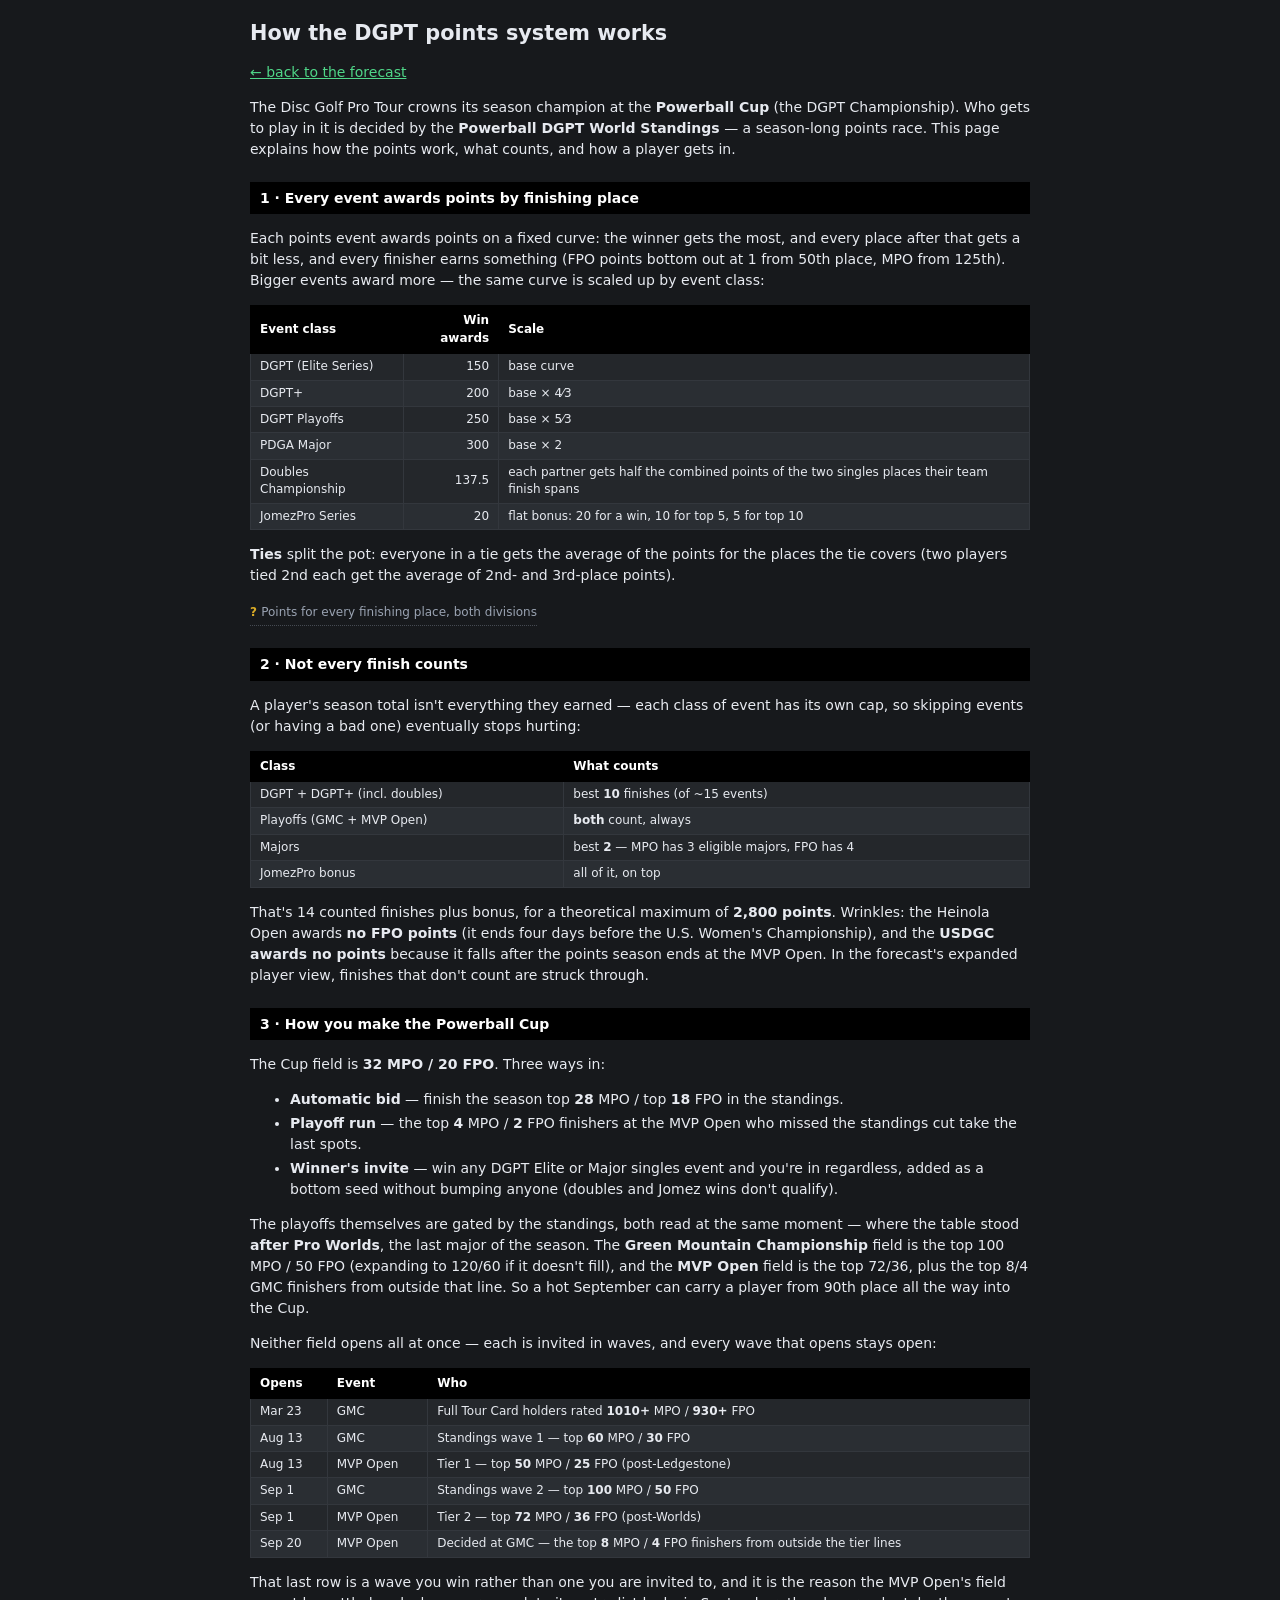
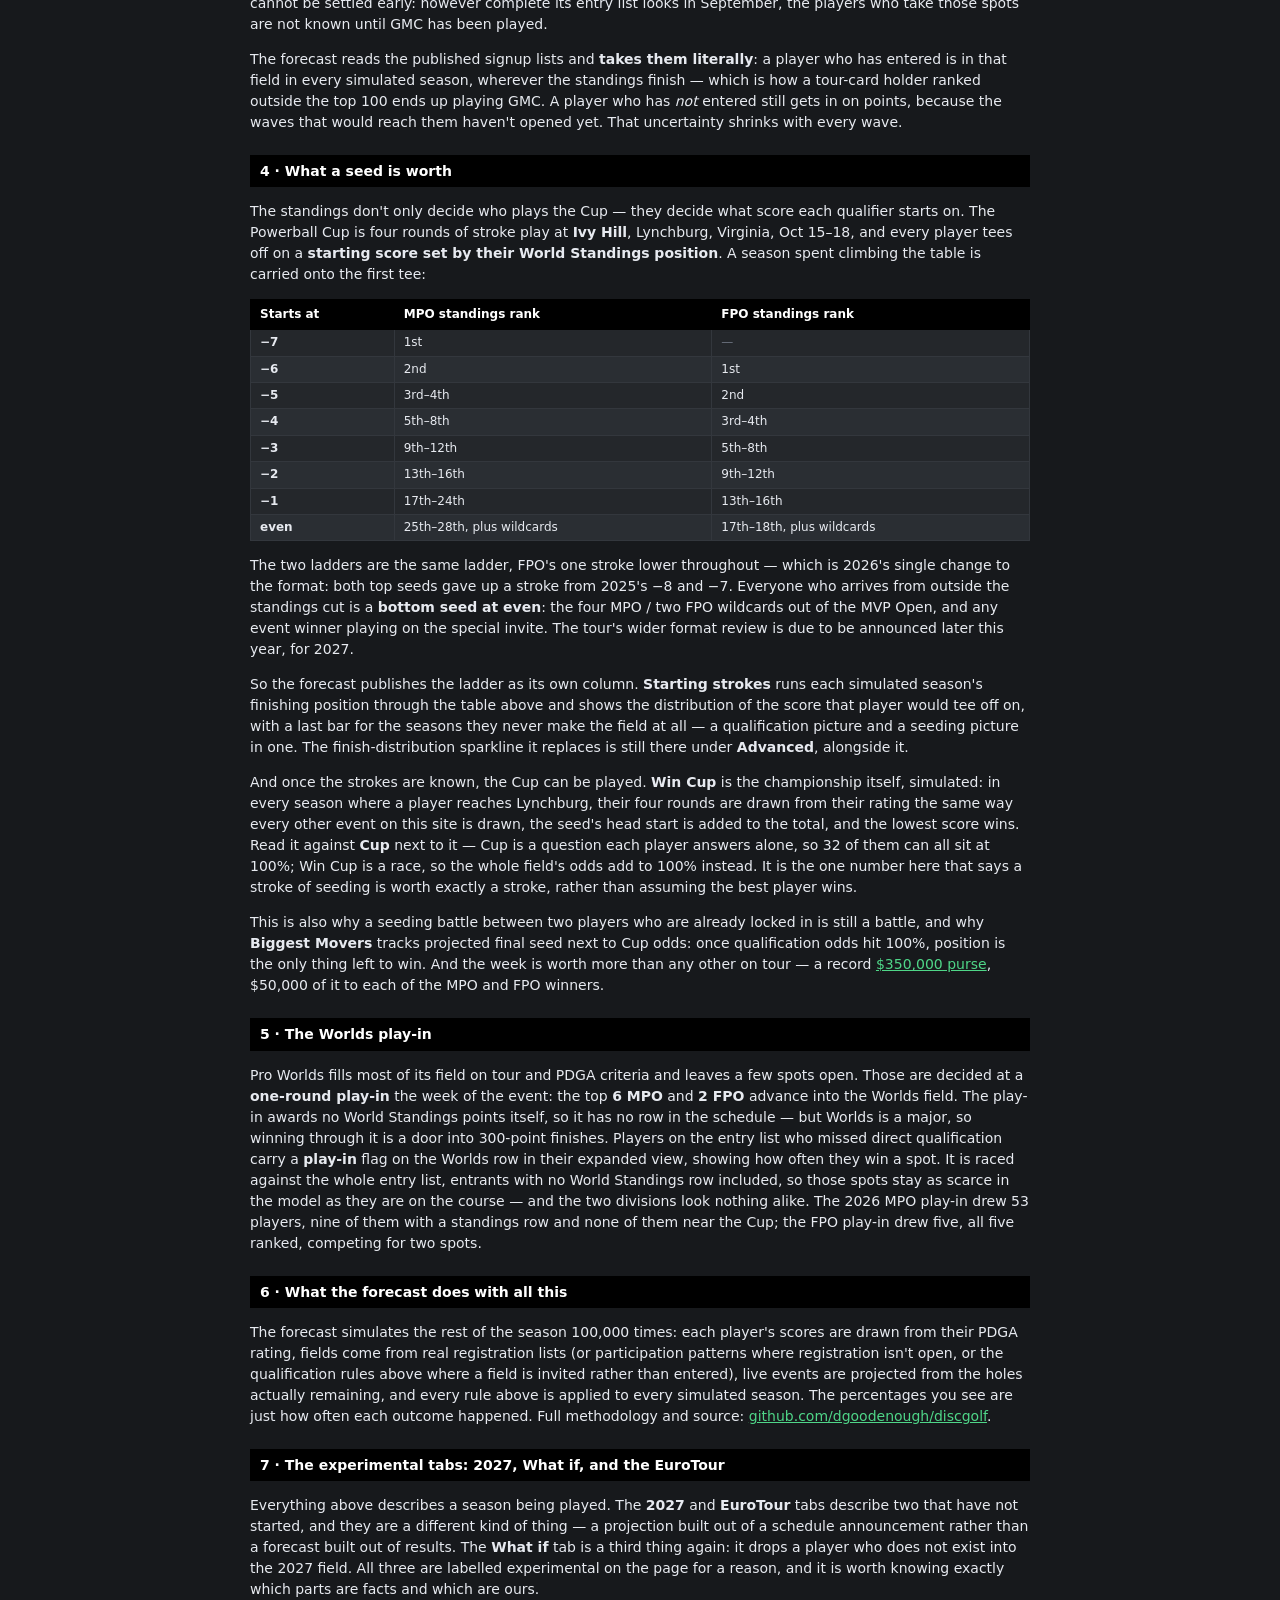
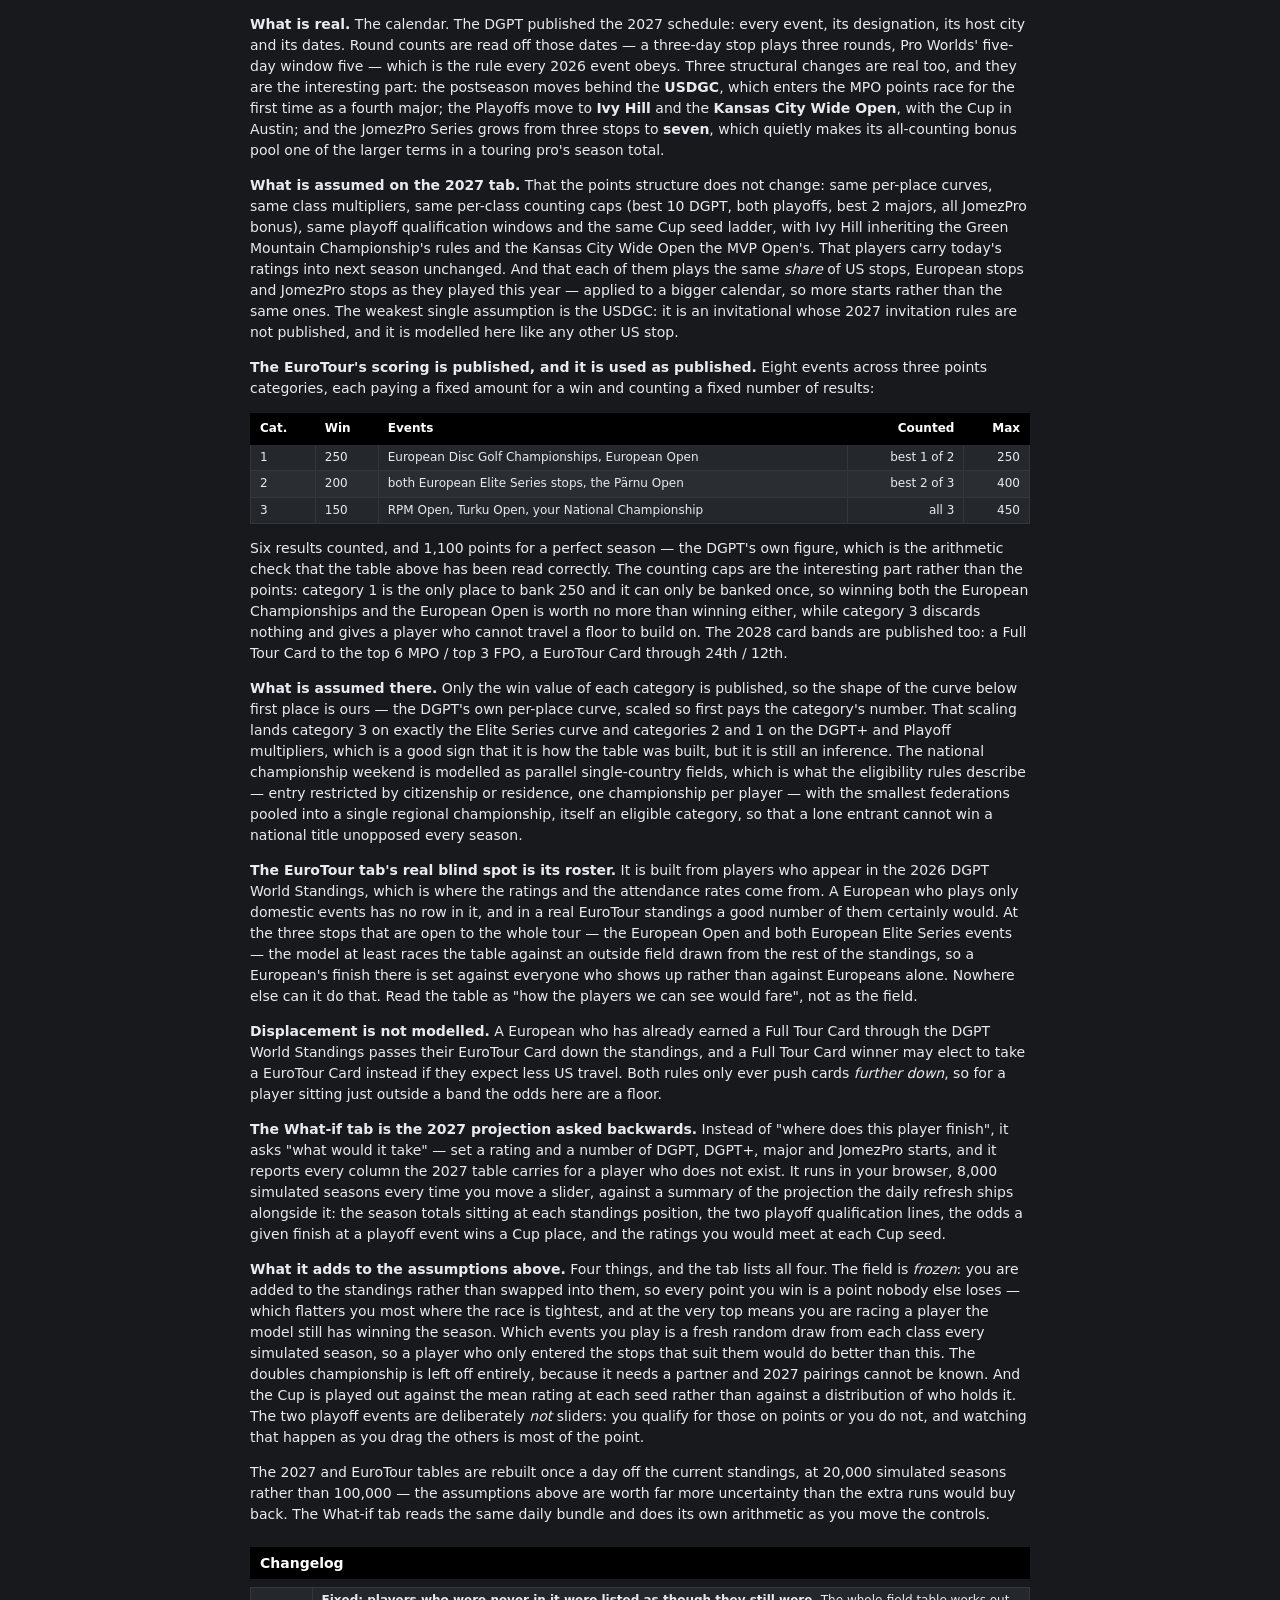
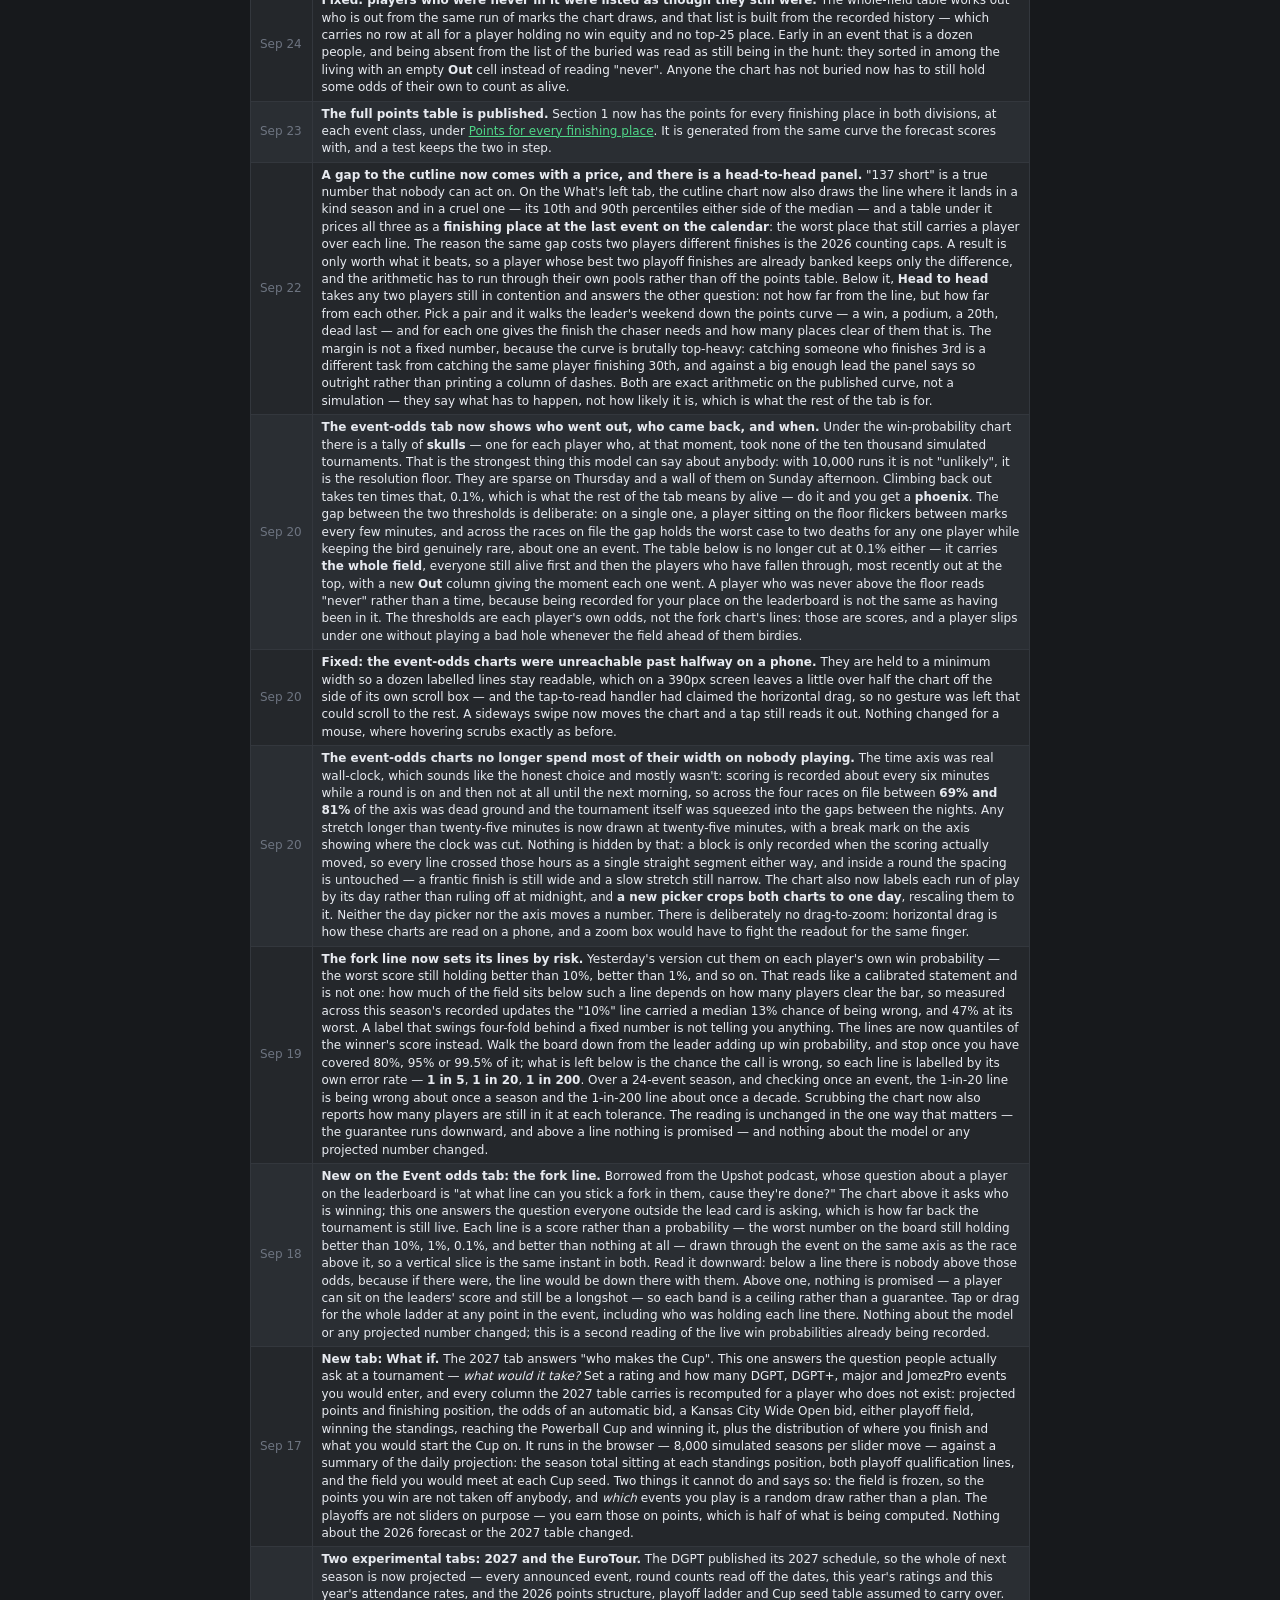
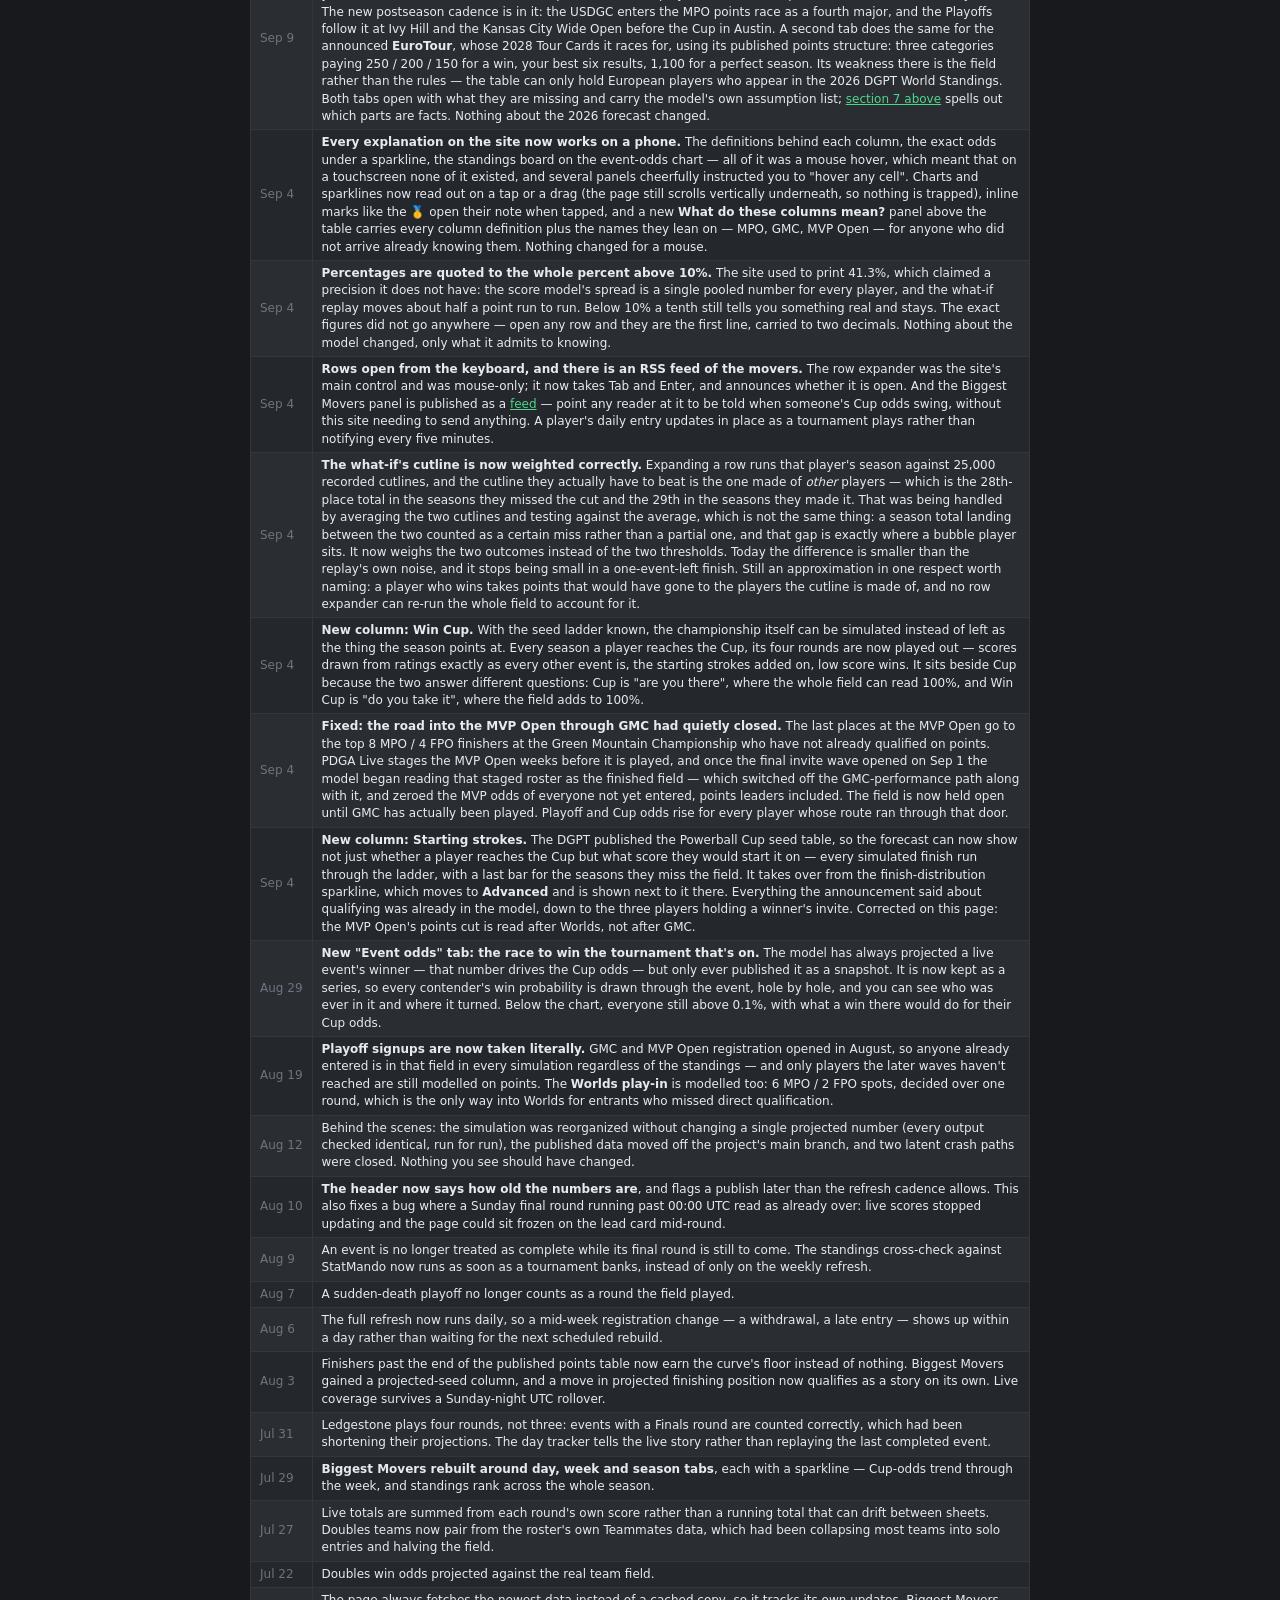
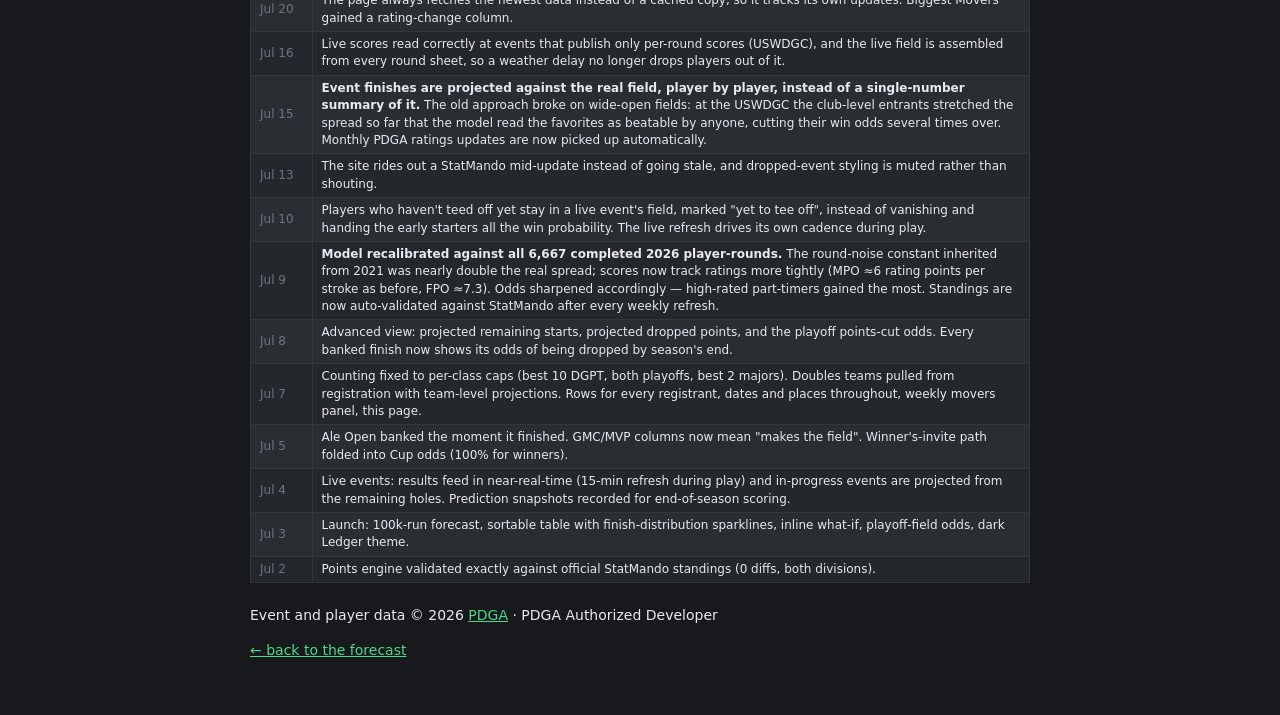
==== commit 3068f6bc: "Fix: a player the history never recorded read as still in it The whole-field table decides who is ou" ====
--- a/docs/how-it-works.html
+++ b/docs/how-it-works.html
@@ -389,6 +389,7 @@
   <div class="band">Changelog</div>
   <table class="table-ledger">
     <tbody>
+      <tr><td class="changelog-date">Sep 24</td><td><b>Fixed: players who were never in it were listed as though they still were.</b> The whole-field table works out who is out from the same run of marks the chart draws, and that list is built from the recorded history — which carries no row at all for a player holding no win equity and no top-25 place. Early in an event that is a dozen people, and being absent from the list of the buried was read as still being in the hunt: they sorted in among the living with an empty <b>Out</b> cell instead of reading "never". Anyone the chart has not buried now has to still hold some odds of their own to count as alive.</td></tr>
       <tr><td class="changelog-date">Sep 23</td><td><b>The full points table is published.</b> Section 1 now has the points for every finishing place in both divisions, at each event class, under <a href="#points-table">Points for every finishing place</a>. It is generated from the same curve the forecast scores with, and a test keeps the two in step.</td></tr>
       <tr><td class="changelog-date">Sep 22</td><td><b>A gap to the cutline now comes with a price, and there is a head-to-head panel.</b> "137 short" is a true number that nobody can act on. On the What's left tab, the cutline chart now also draws the line where it lands in a kind season and in a cruel one — its 10th and 90th percentiles either side of the median — and a table under it prices all three as a <b>finishing place at the last event on the calendar</b>: the worst place that still carries a player over each line. The reason the same gap costs two players different finishes is the 2026 counting caps. A result is only worth what it beats, so a player whose best two playoff finishes are already banked keeps only the difference, and the arithmetic has to run through their own pools rather than off the points table. Below it, <b>Head to head</b> takes any two players still in contention and answers the other question: not how far from the line, but how far from each other. Pick a pair and it walks the leader's weekend down the points curve — a win, a podium, a 20th, dead last — and for each one gives the finish the chaser needs and how many places clear of them that is. The margin is not a fixed number, because the curve is brutally top-heavy: catching someone who finishes 3rd is a different task from catching the same player finishing 30th, and against a big enough lead the panel says so outright rather than printing a column of dashes. Both are exact arithmetic on the published curve, not a simulation — they say what has to happen, not how likely it is, which is what the rest of the tab is for.</td></tr>
       <tr><td class="changelog-date">Sep 20</td><td><b>The event-odds tab now shows who went out, who came back, and when.</b> Under the win-probability chart there is a tally of <b>skulls</b> — one for each player who, at that moment, took none of the ten thousand simulated tournaments. That is the strongest thing this model can say about anybody: with 10,000 runs it is not "unlikely", it is the resolution floor. They are sparse on Thursday and a wall of them on Sunday afternoon. Climbing back out takes ten times that, 0.1%, which is what the rest of the tab means by alive — do it and you get a <b>phoenix</b>. The gap between the two thresholds is deliberate: on a single one, a player sitting on the floor flickers between marks every few minutes, and across the races on file the gap holds the worst case to two deaths for any one player while keeping the bird genuinely rare, about one an event. The table below is no longer cut at 0.1% either — it carries <b>the whole field</b>, everyone still alive first and then the players who have fallen through, most recently out at the top, with a new <b>Out</b> column giving the moment each one went. A player who was never above the floor reads "never" rather than a time, because being recorded for your place on the leaderboard is not the same as having been in it. The thresholds are each player's own odds, not the fork chart's lines: those are scores, and a player slips under one without playing a bad hole whenever the field ahead of them birdies.</td></tr>
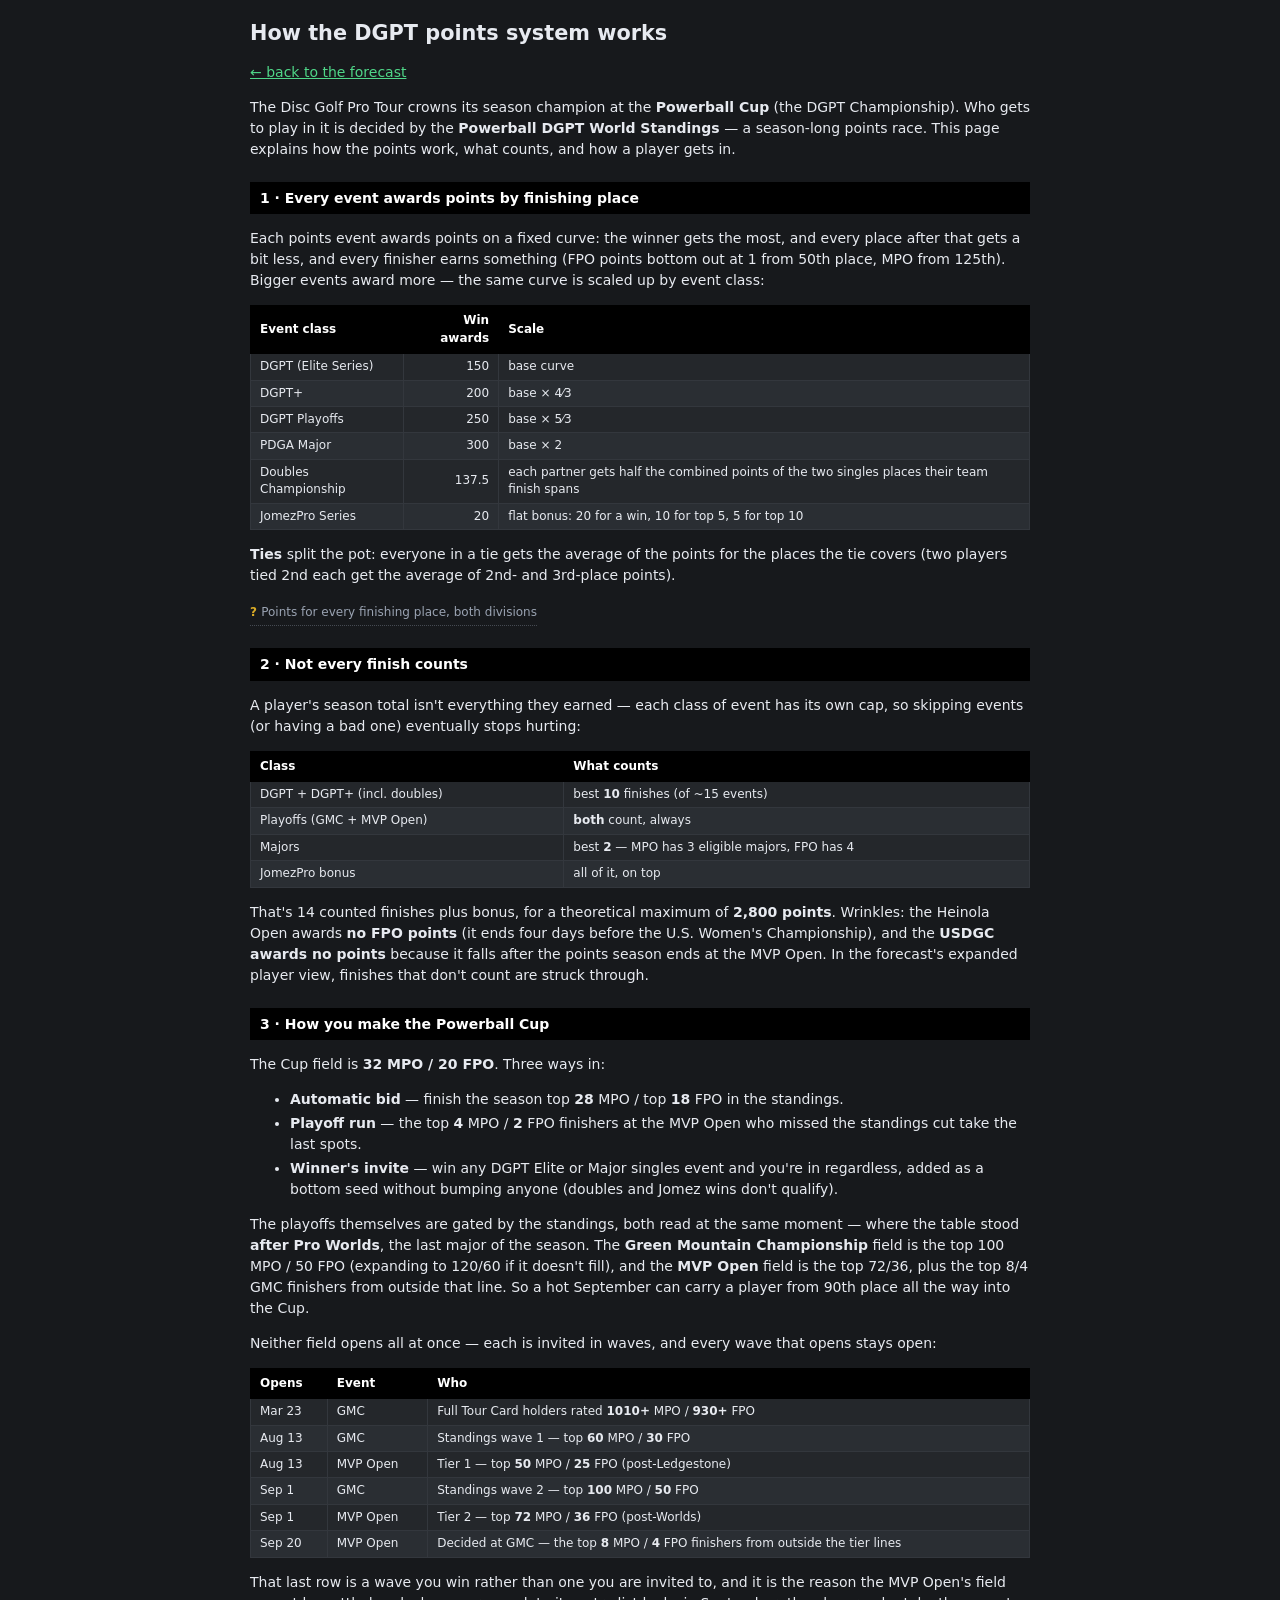
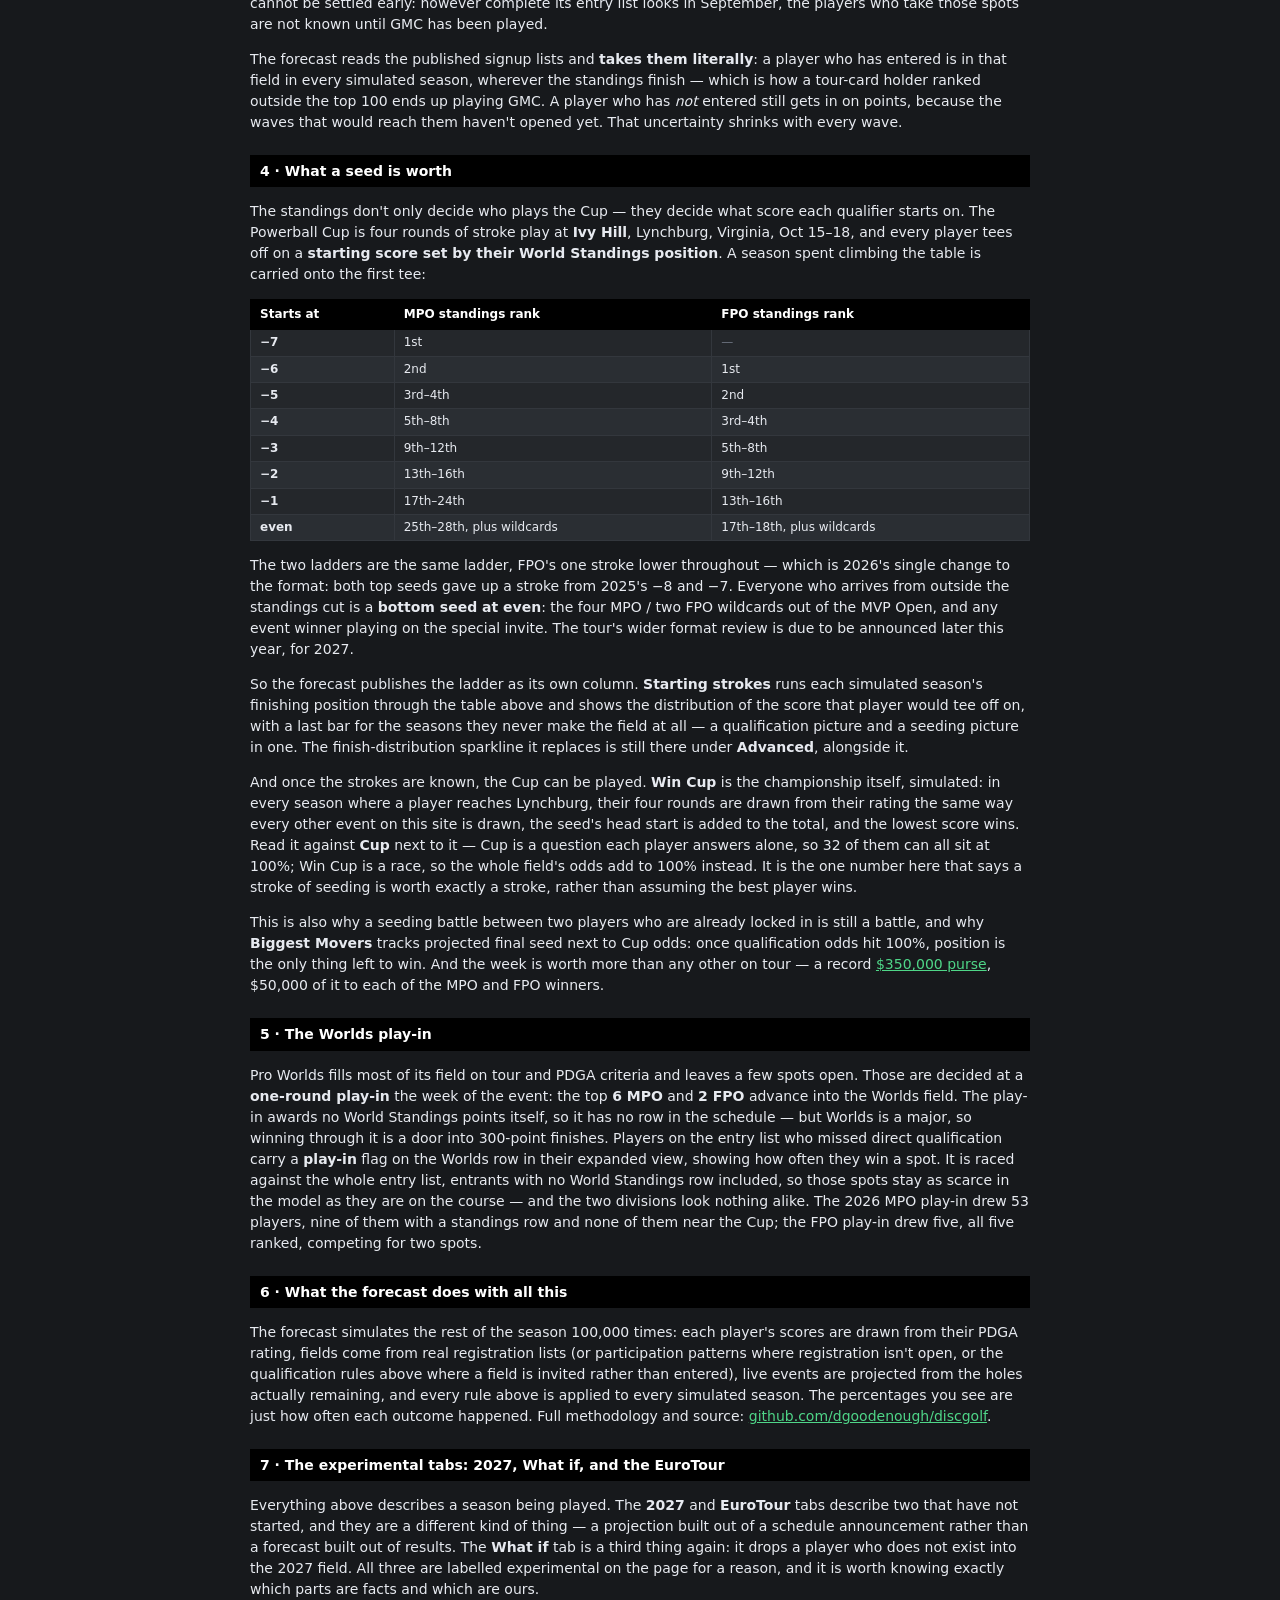
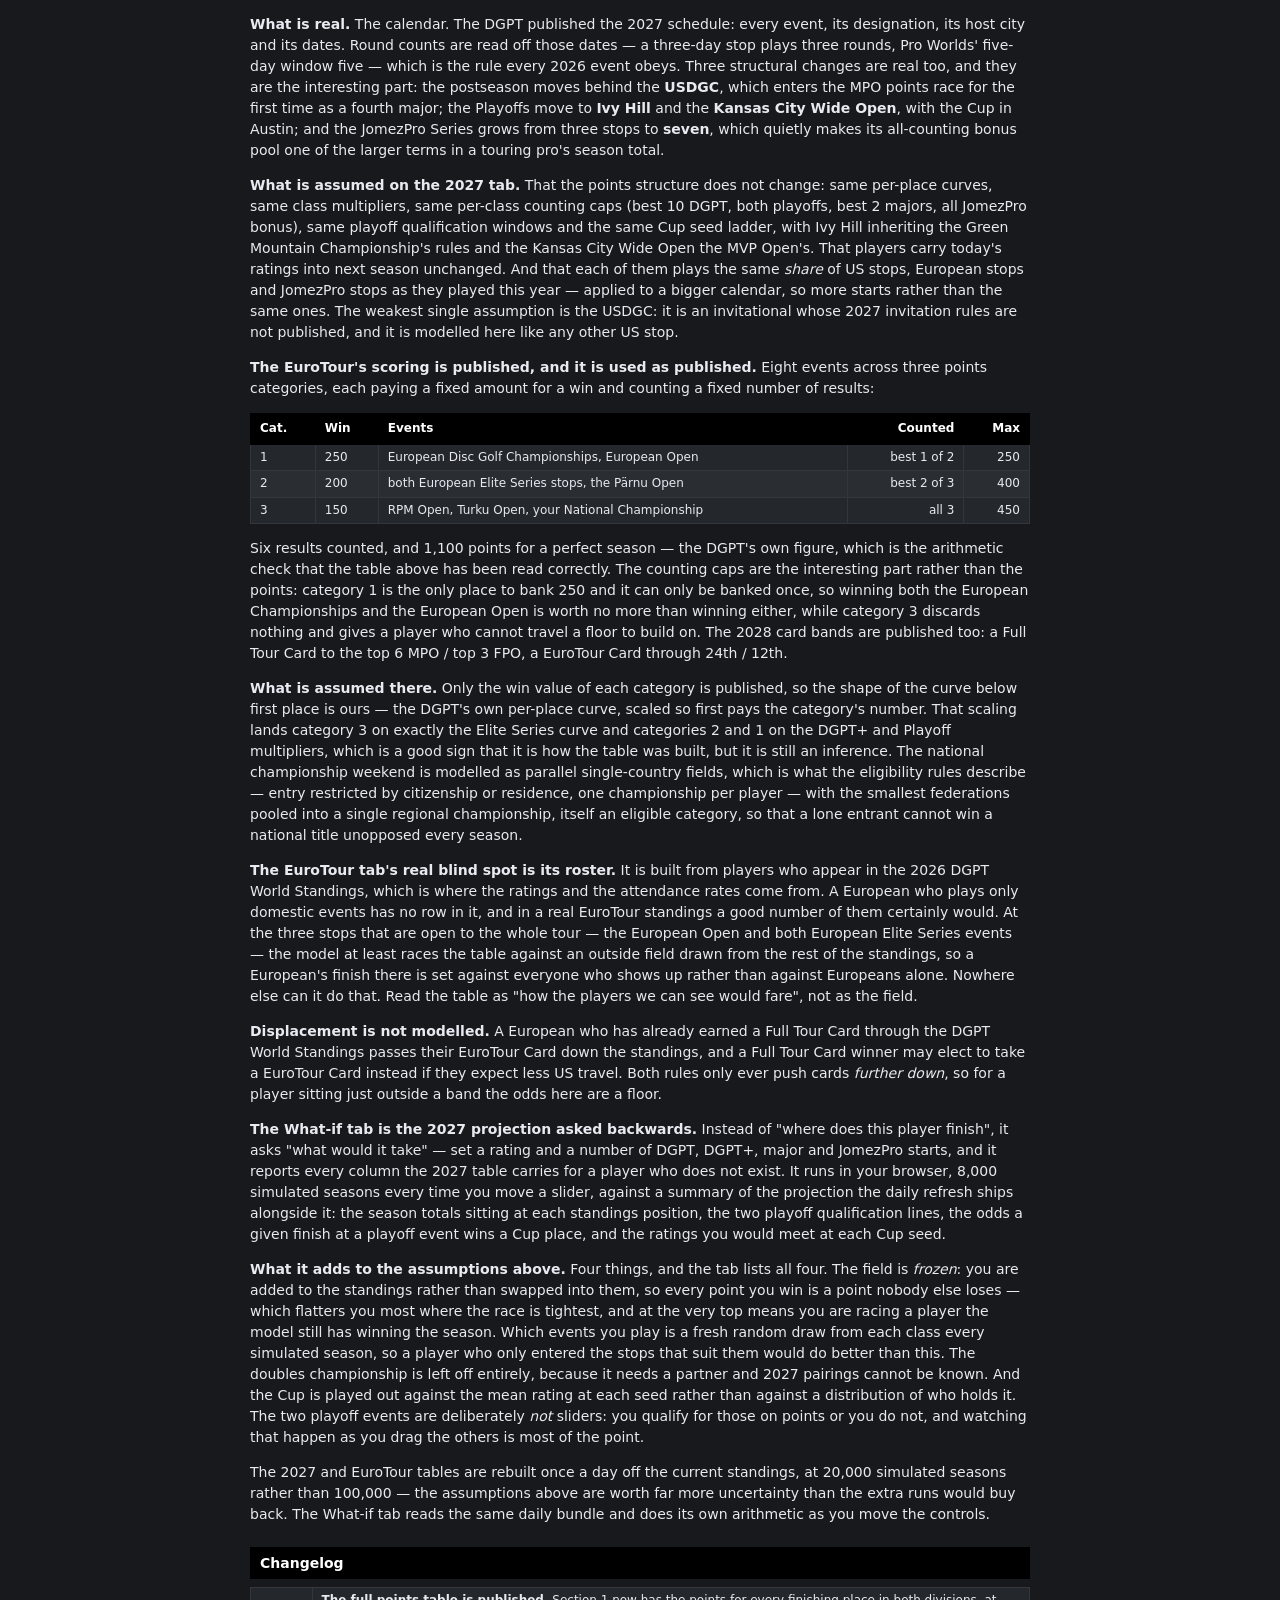
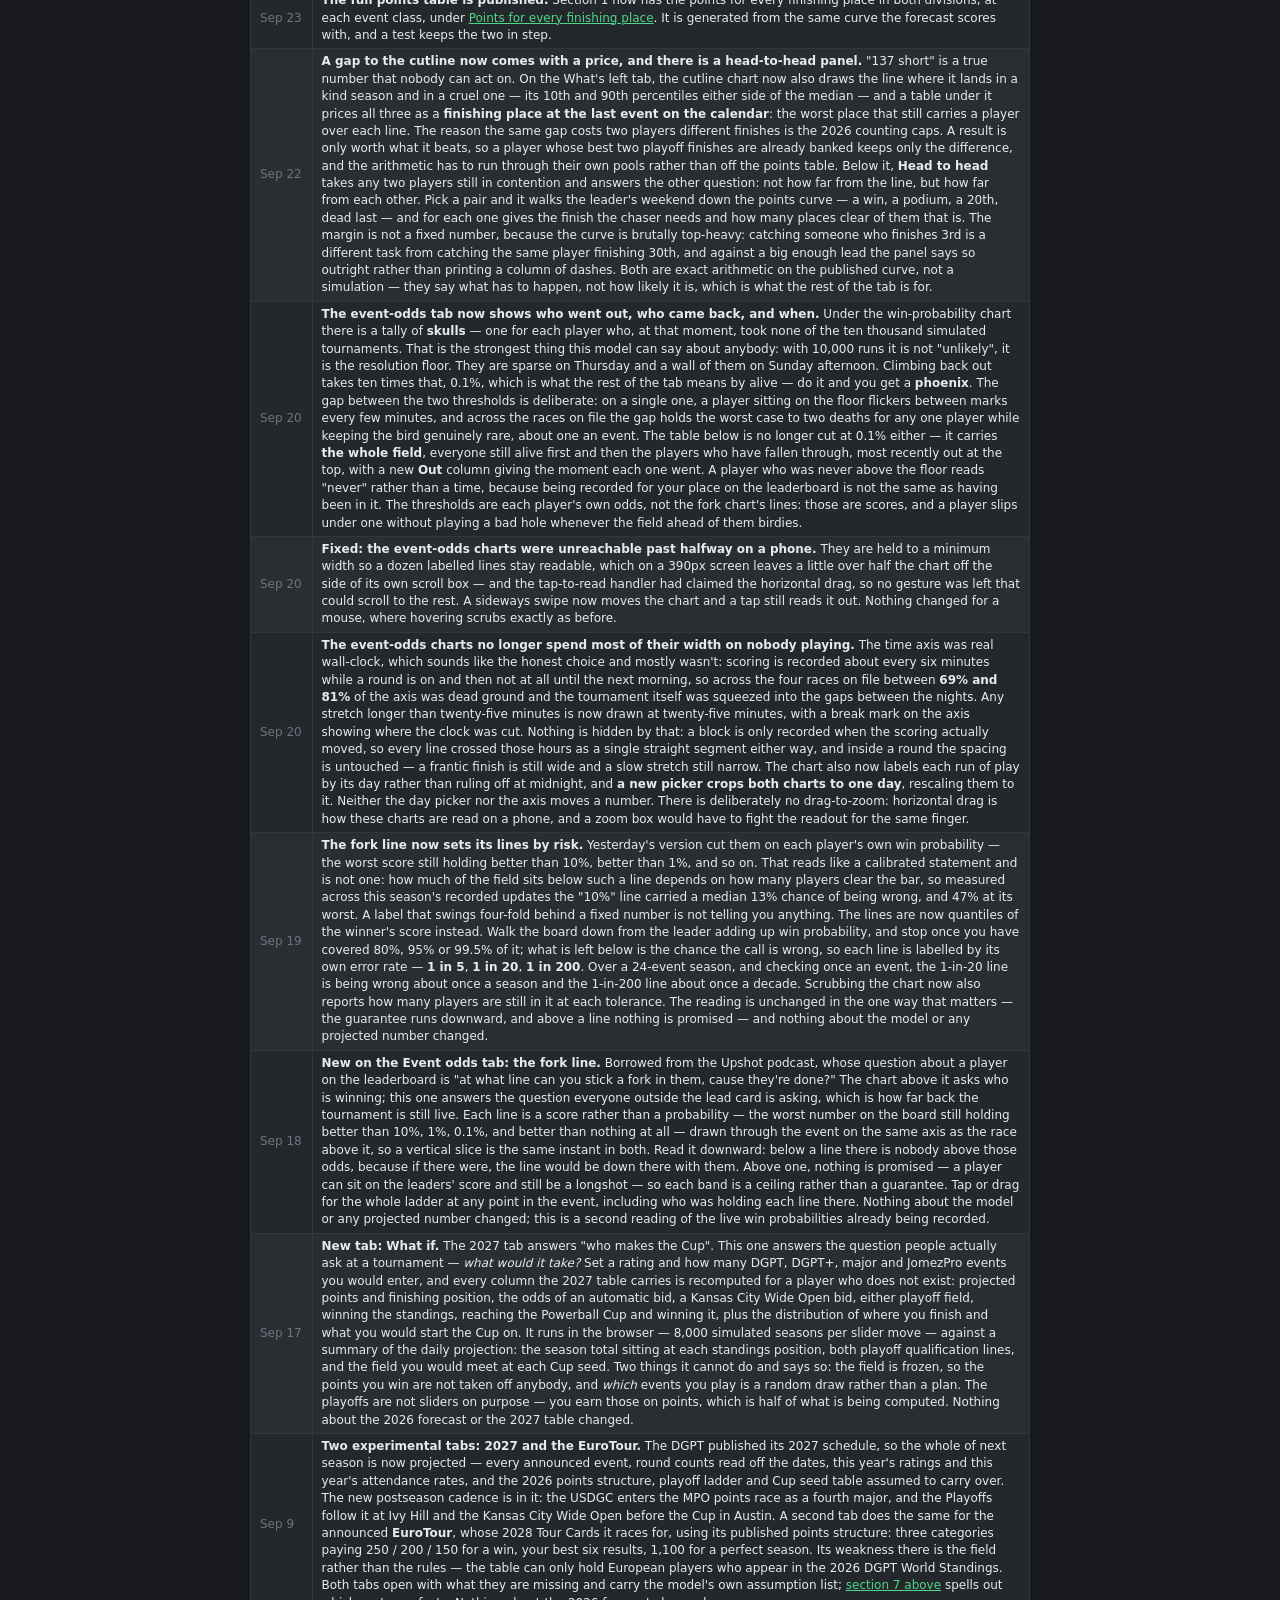
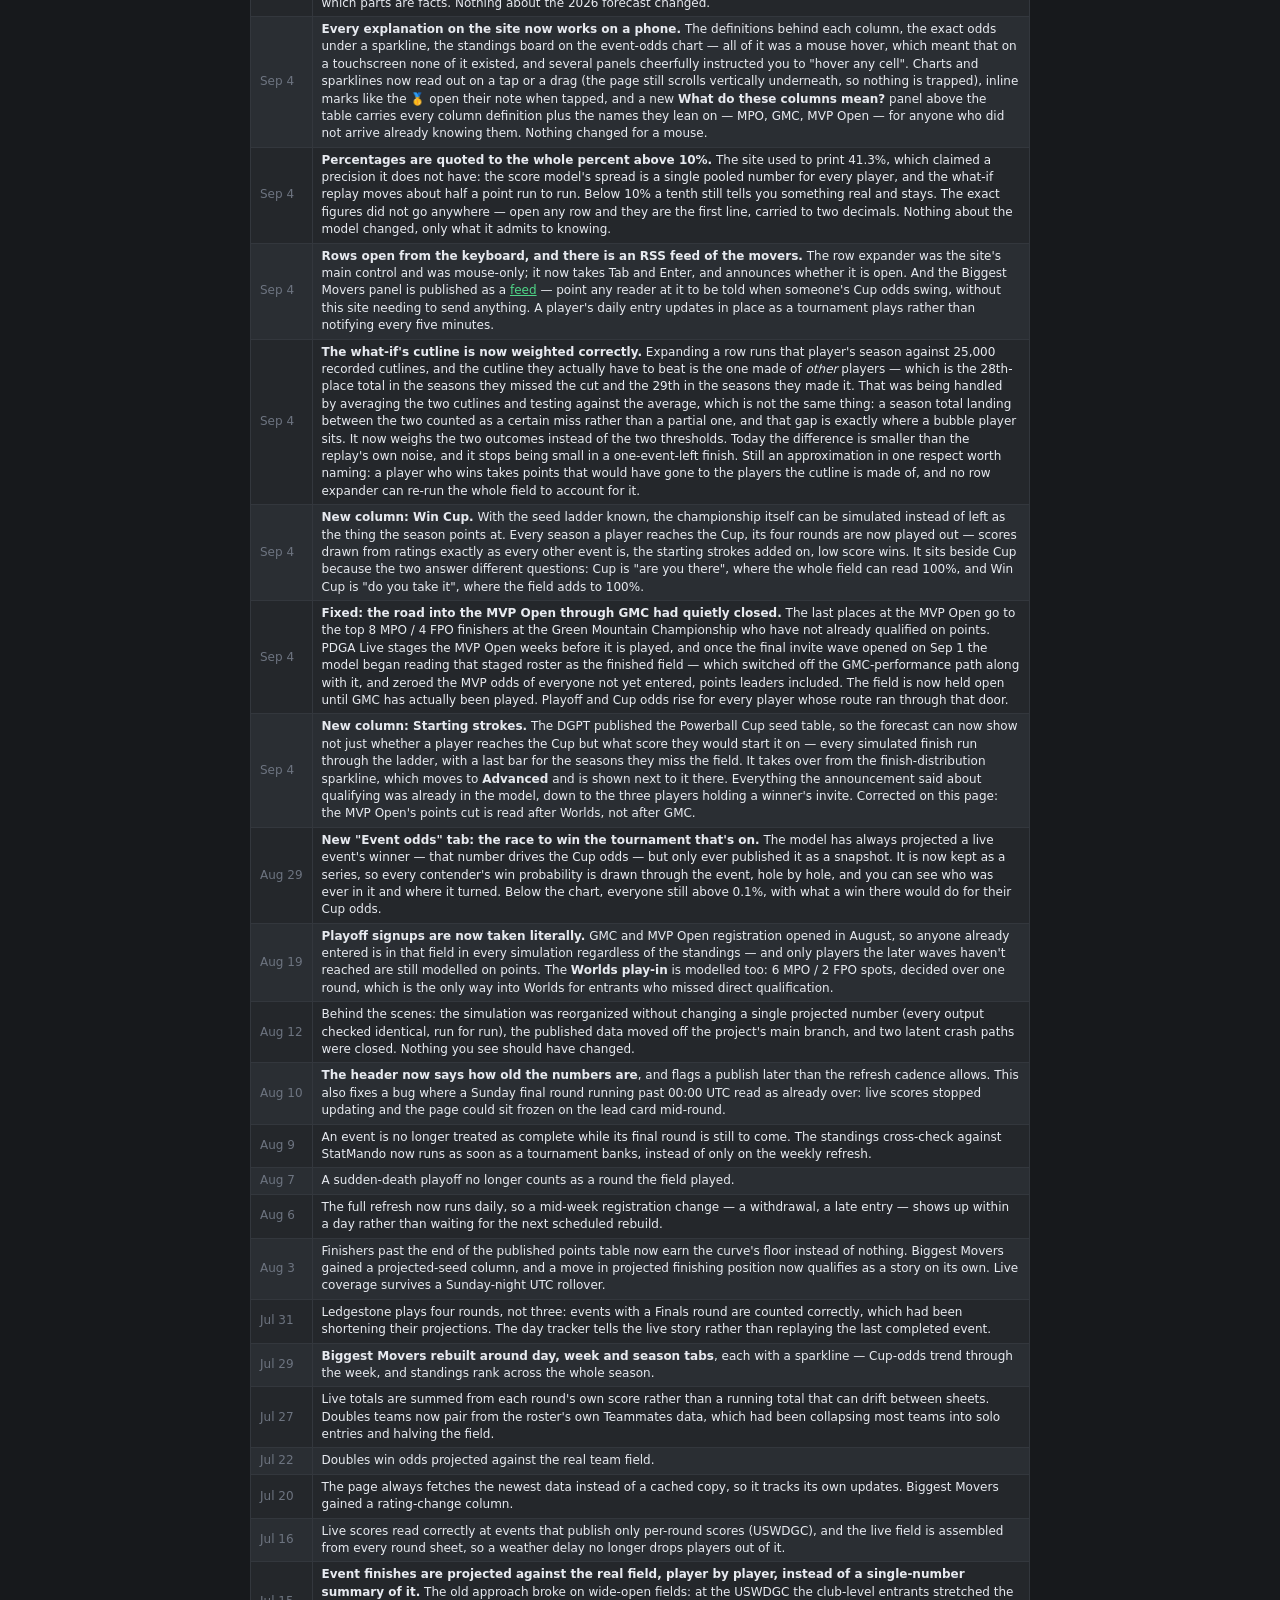
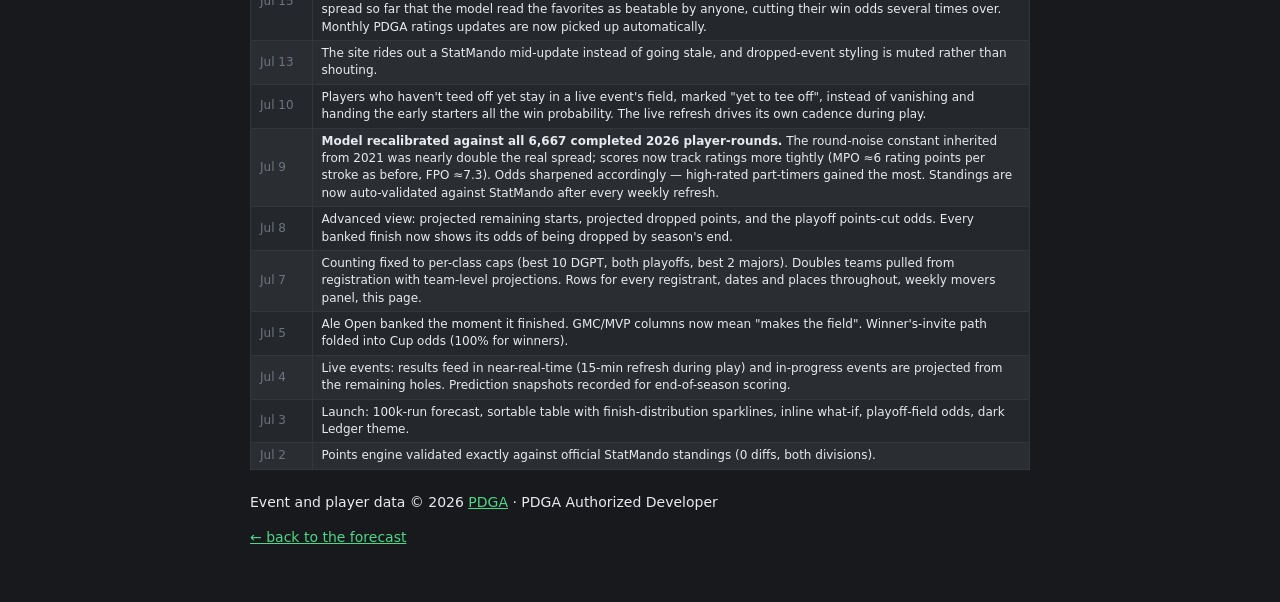
==== commit c4ed5780: "Publish site (2026-09-26 09:31Z)" ====
--- a/docs/how-it-works.html
+++ b/docs/how-it-works.html
@@ -389,7 +389,6 @@
   <div class="band">Changelog</div>
   <table class="table-ledger">
     <tbody>
-      <tr><td class="changelog-date">Sep 24</td><td><b>Fixed: players who were never in it were listed as though they still were.</b> The whole-field table works out who is out from the same run of marks the chart draws, and that list is built from the recorded history — which carries no row at all for a player holding no win equity and no top-25 place. Early in an event that is a dozen people, and being absent from the list of the buried was read as still being in the hunt: they sorted in among the living with an empty <b>Out</b> cell instead of reading "never". Anyone the chart has not buried now has to still hold some odds of their own to count as alive.</td></tr>
       <tr><td class="changelog-date">Sep 23</td><td><b>The full points table is published.</b> Section 1 now has the points for every finishing place in both divisions, at each event class, under <a href="#points-table">Points for every finishing place</a>. It is generated from the same curve the forecast scores with, and a test keeps the two in step.</td></tr>
       <tr><td class="changelog-date">Sep 22</td><td><b>A gap to the cutline now comes with a price, and there is a head-to-head panel.</b> "137 short" is a true number that nobody can act on. On the What's left tab, the cutline chart now also draws the line where it lands in a kind season and in a cruel one — its 10th and 90th percentiles either side of the median — and a table under it prices all three as a <b>finishing place at the last event on the calendar</b>: the worst place that still carries a player over each line. The reason the same gap costs two players different finishes is the 2026 counting caps. A result is only worth what it beats, so a player whose best two playoff finishes are already banked keeps only the difference, and the arithmetic has to run through their own pools rather than off the points table. Below it, <b>Head to head</b> takes any two players still in contention and answers the other question: not how far from the line, but how far from each other. Pick a pair and it walks the leader's weekend down the points curve — a win, a podium, a 20th, dead last — and for each one gives the finish the chaser needs and how many places clear of them that is. The margin is not a fixed number, because the curve is brutally top-heavy: catching someone who finishes 3rd is a different task from catching the same player finishing 30th, and against a big enough lead the panel says so outright rather than printing a column of dashes. Both are exact arithmetic on the published curve, not a simulation — they say what has to happen, not how likely it is, which is what the rest of the tab is for.</td></tr>
       <tr><td class="changelog-date">Sep 20</td><td><b>The event-odds tab now shows who went out, who came back, and when.</b> Under the win-probability chart there is a tally of <b>skulls</b> — one for each player who, at that moment, took none of the ten thousand simulated tournaments. That is the strongest thing this model can say about anybody: with 10,000 runs it is not "unlikely", it is the resolution floor. They are sparse on Thursday and a wall of them on Sunday afternoon. Climbing back out takes ten times that, 0.1%, which is what the rest of the tab means by alive — do it and you get a <b>phoenix</b>. The gap between the two thresholds is deliberate: on a single one, a player sitting on the floor flickers between marks every few minutes, and across the races on file the gap holds the worst case to two deaths for any one player while keeping the bird genuinely rare, about one an event. The table below is no longer cut at 0.1% either — it carries <b>the whole field</b>, everyone still alive first and then the players who have fallen through, most recently out at the top, with a new <b>Out</b> column giving the moment each one went. A player who was never above the floor reads "never" rather than a time, because being recorded for your place on the leaderboard is not the same as having been in it. The thresholds are each player's own odds, not the fork chart's lines: those are scores, and a player slips under one without playing a bad hole whenever the field ahead of them birdies.</td></tr>
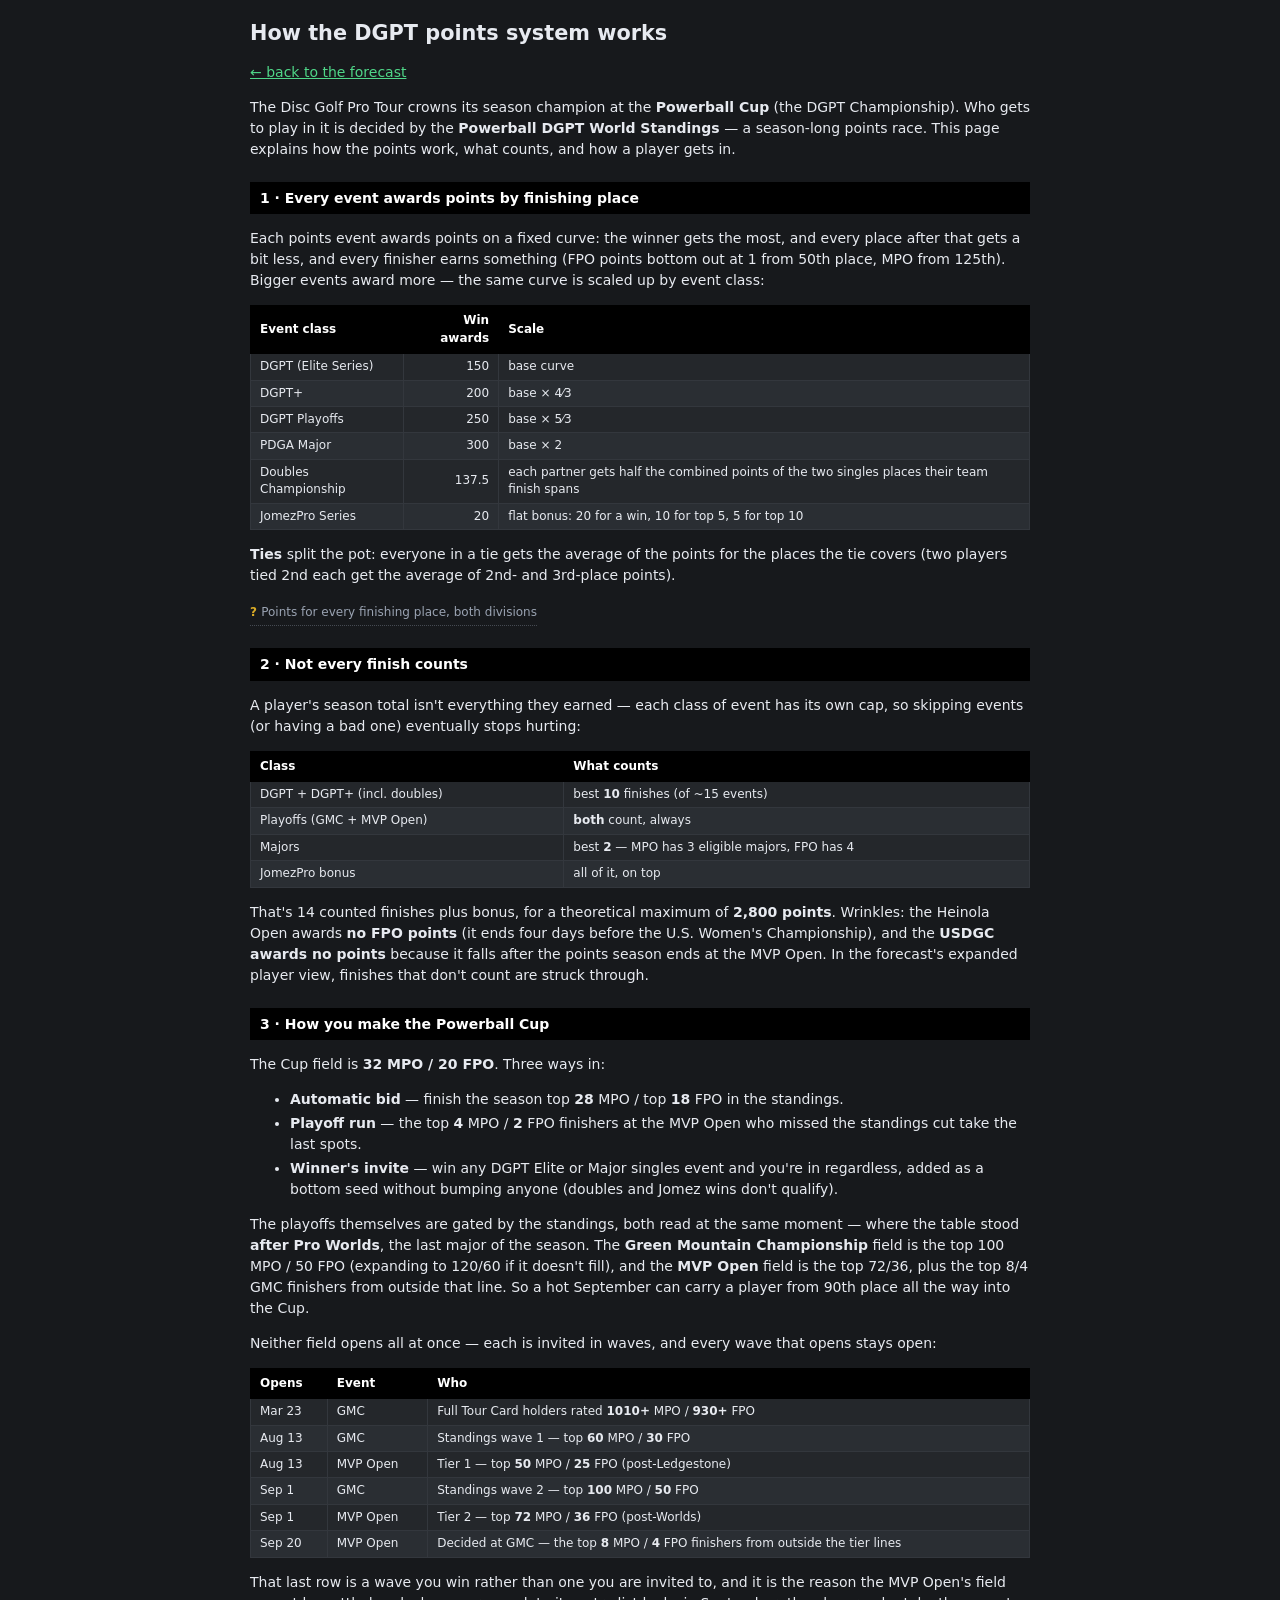
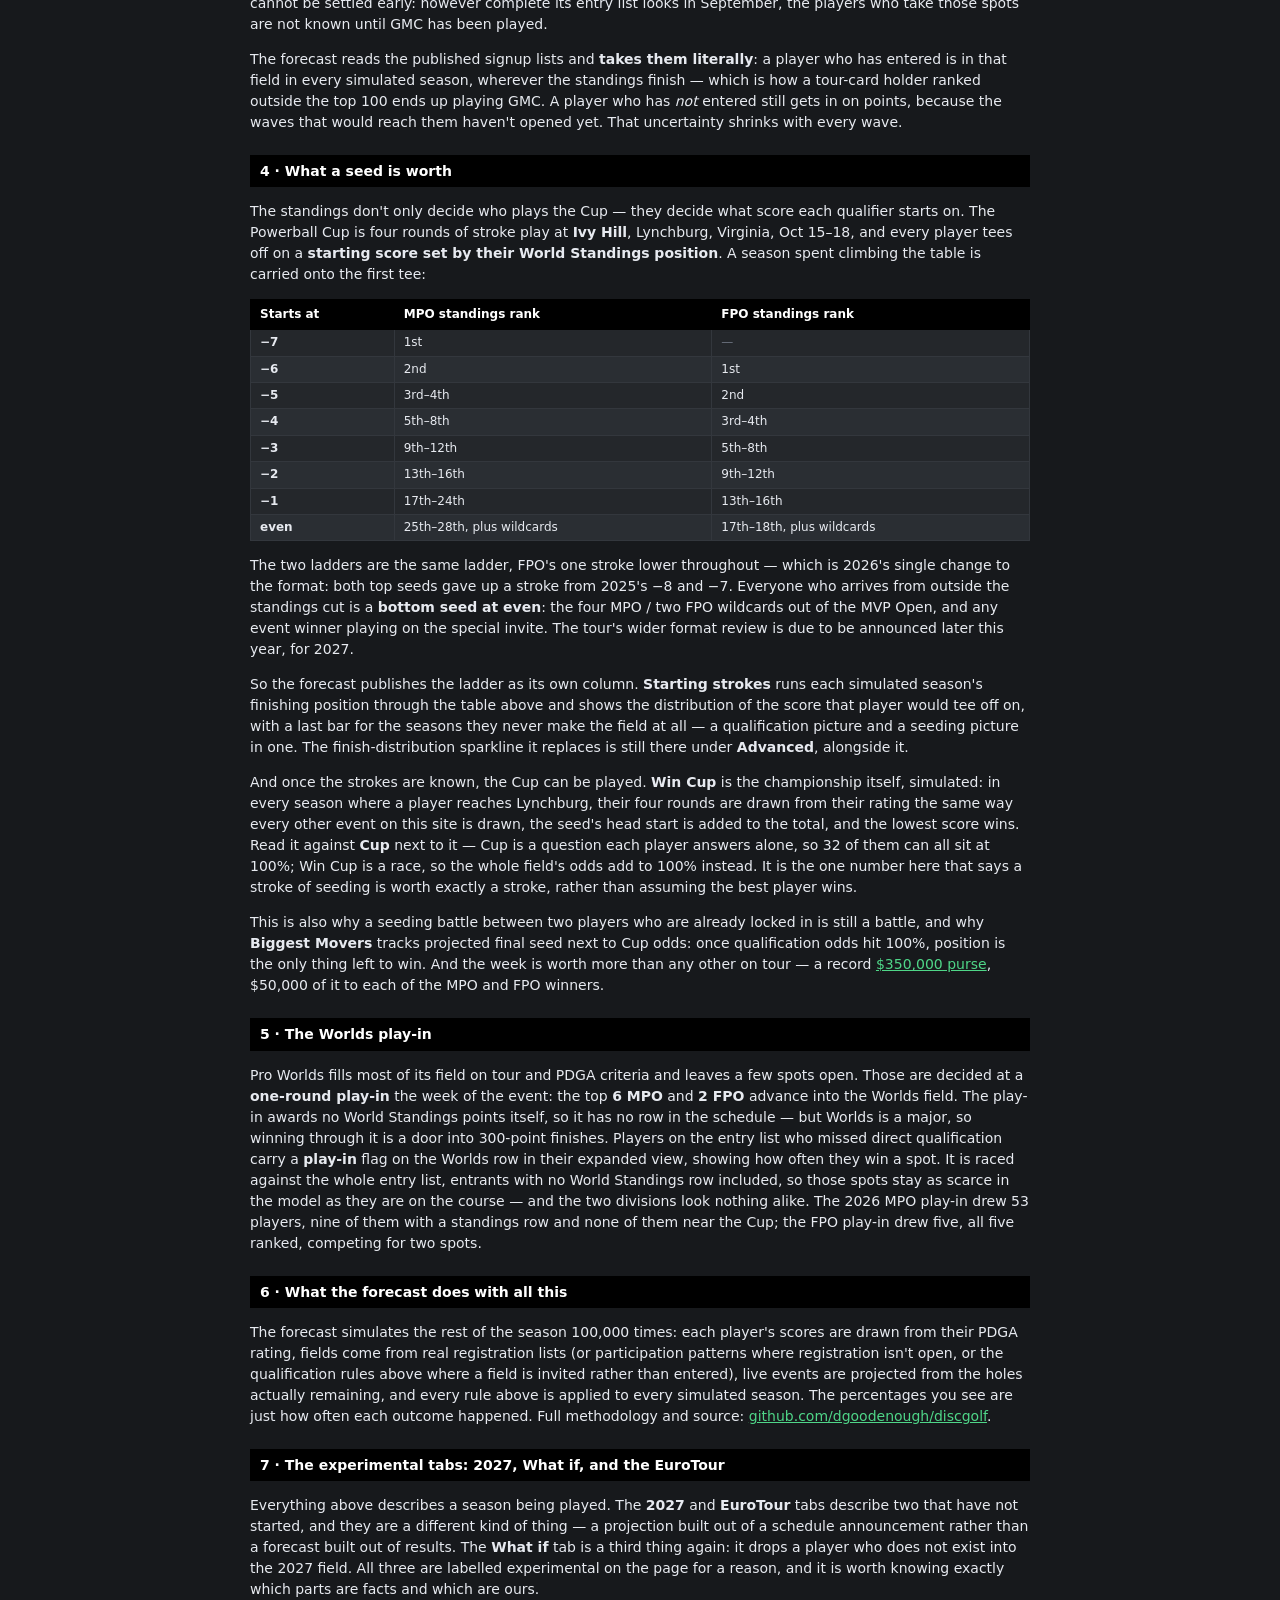
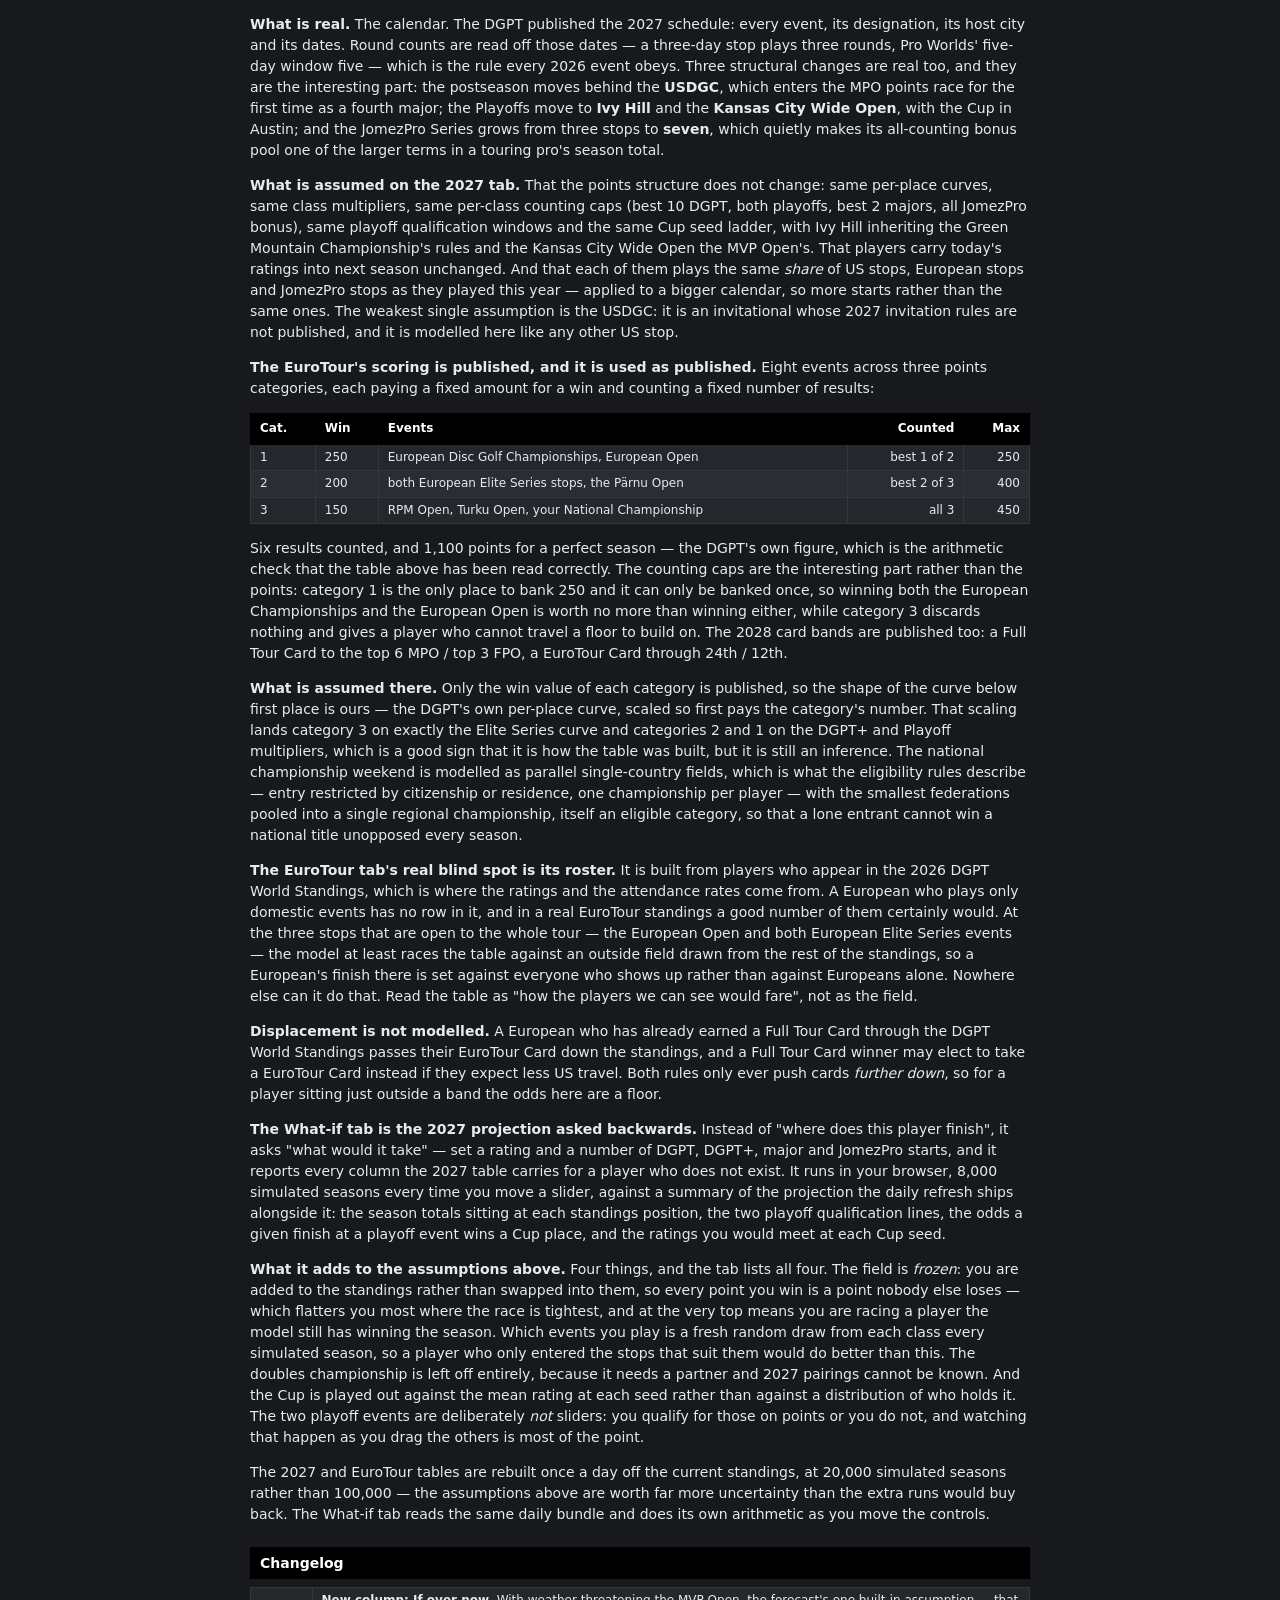
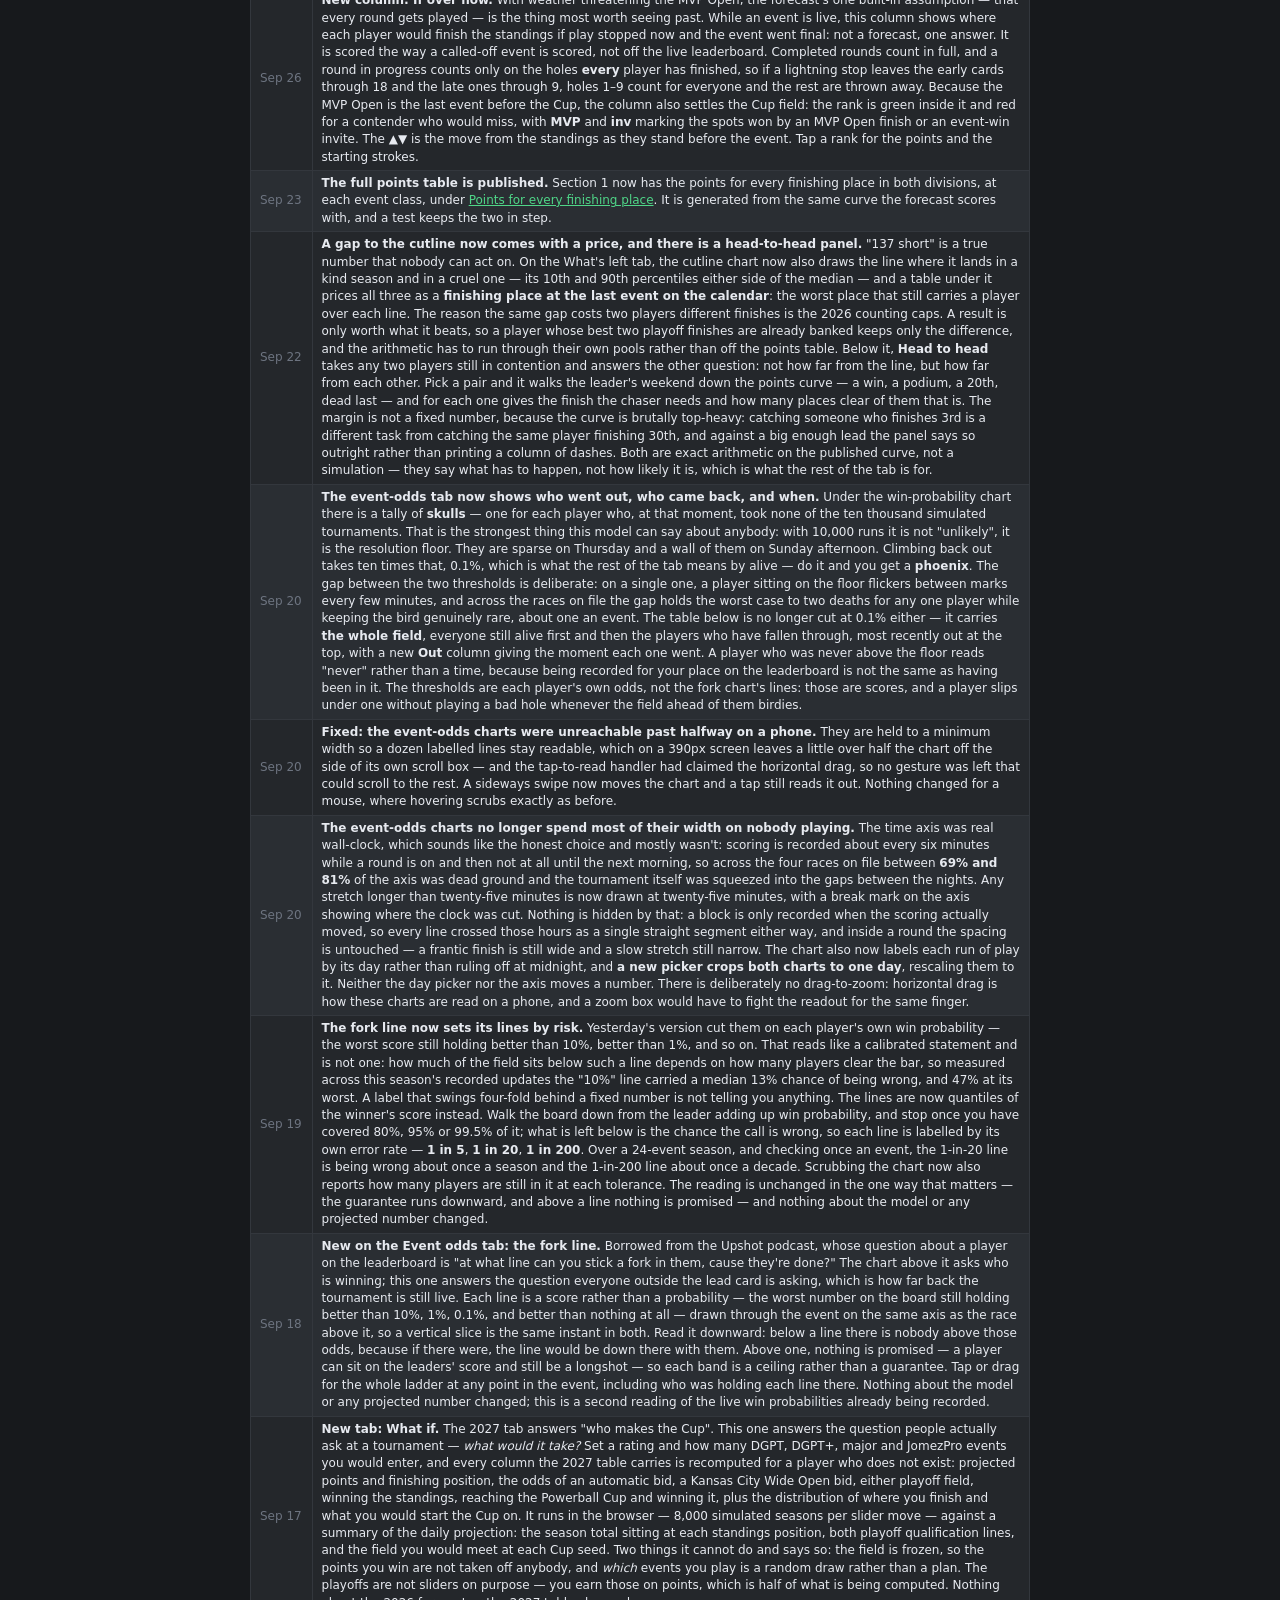
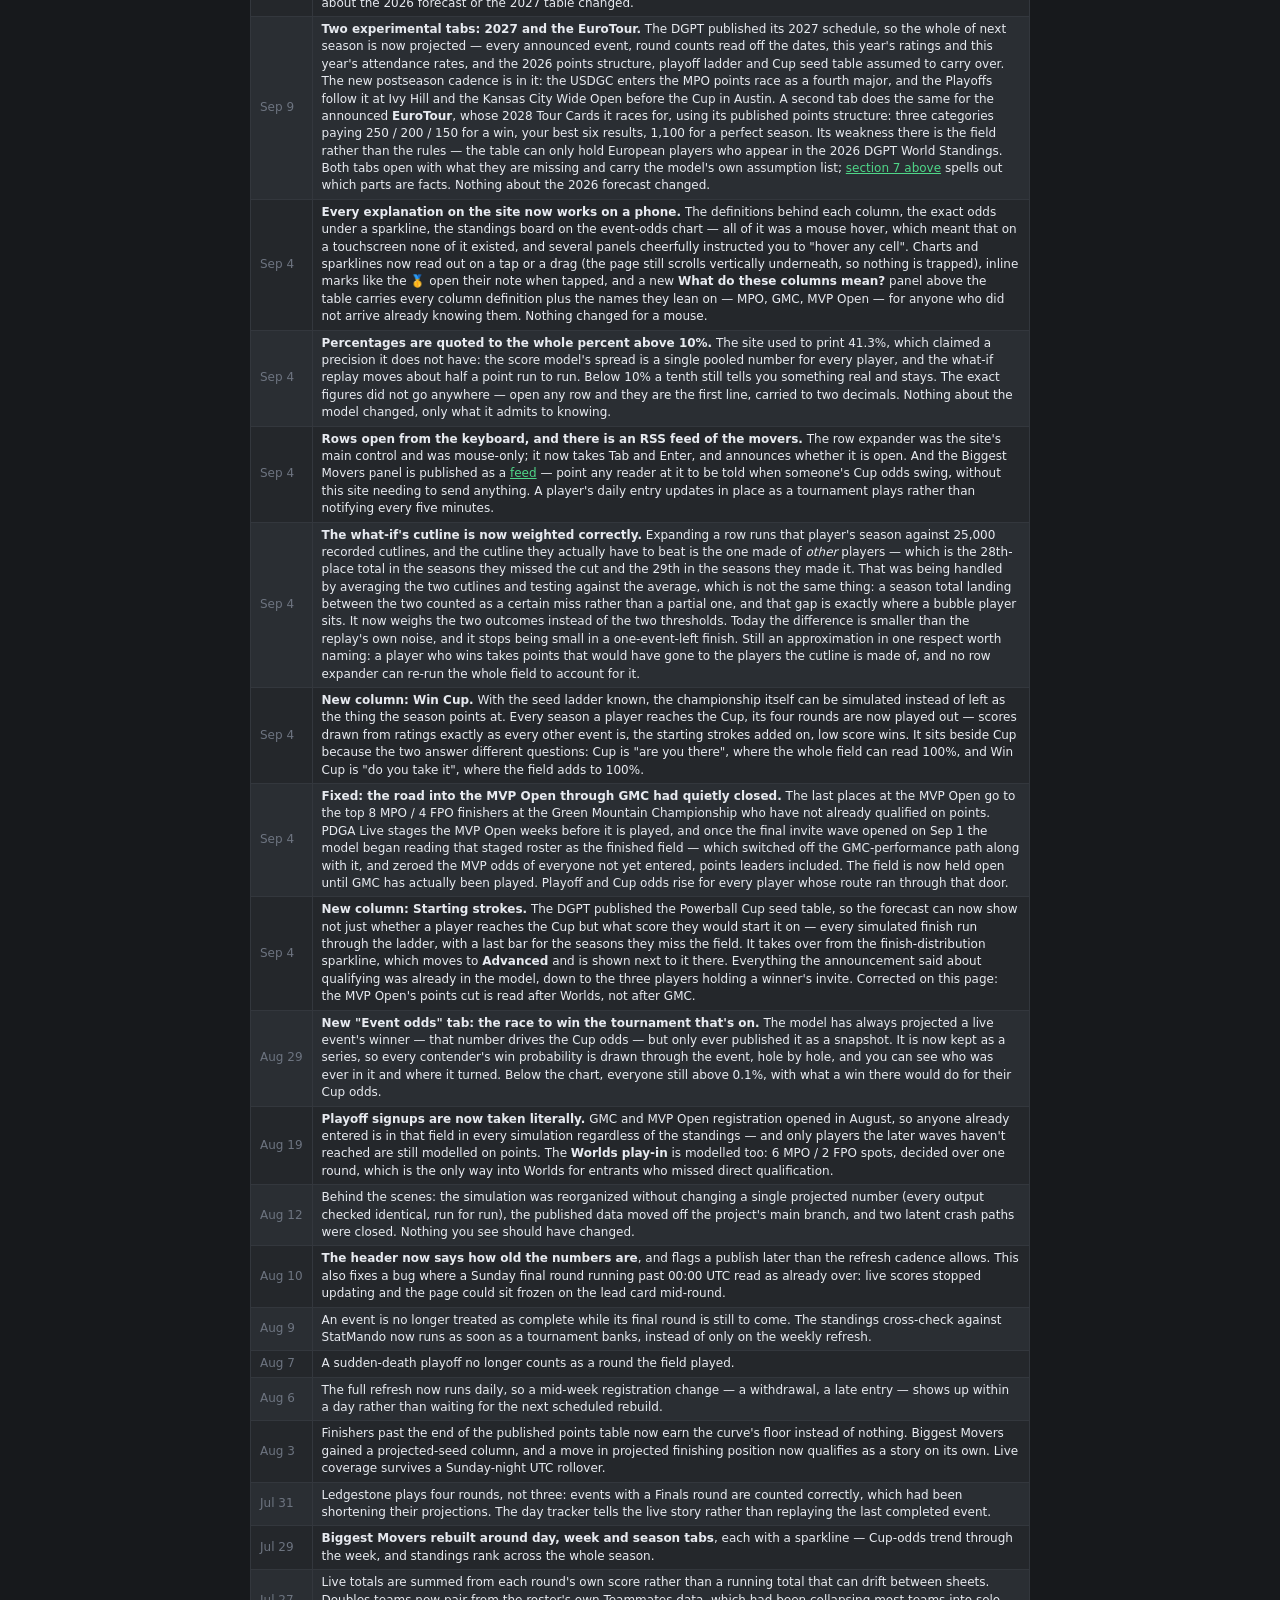
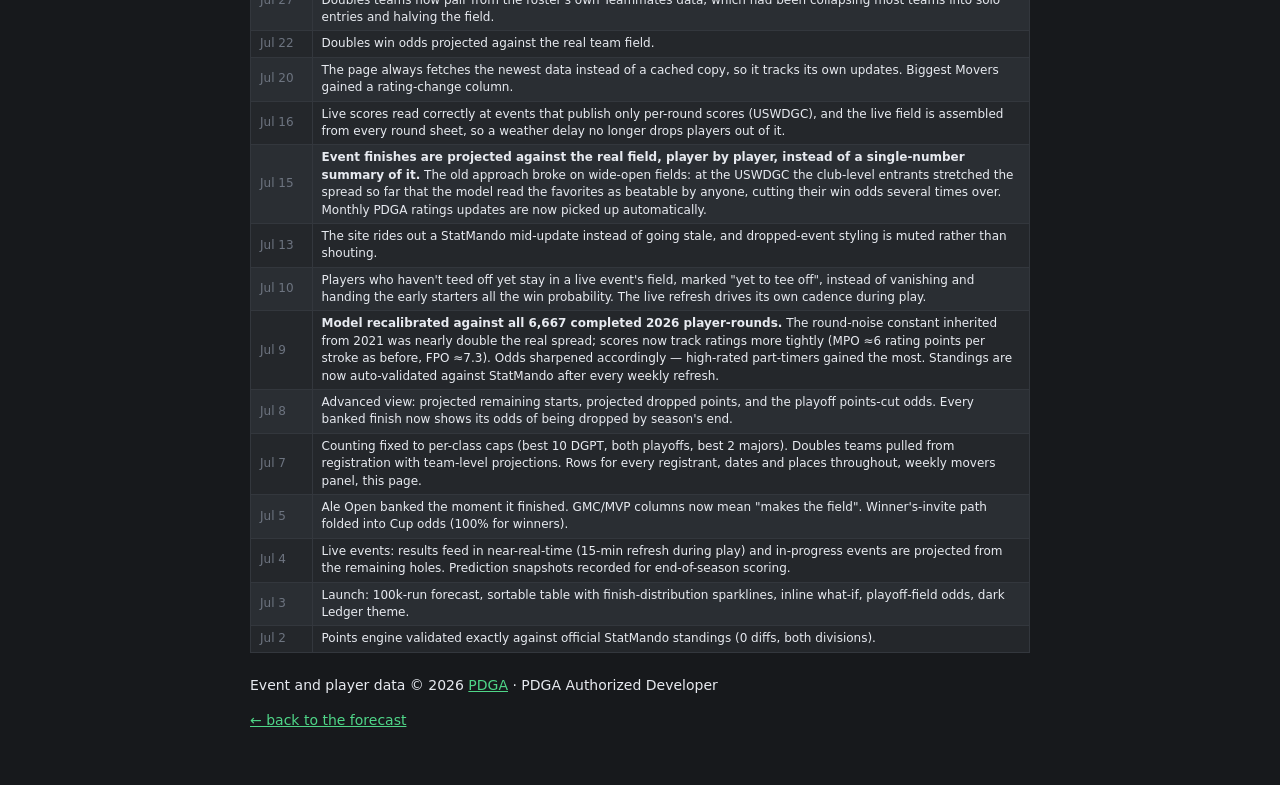
==== commit da499304: "Add "If over now": the standings if the live event ended where it stands Weather may end the MVP Ope" ====
--- a/docs/how-it-works.html
+++ b/docs/how-it-works.html
@@ -389,6 +389,7 @@
   <div class="band">Changelog</div>
   <table class="table-ledger">
     <tbody>
+      <tr><td class="changelog-date">Sep 26</td><td><b>New column: If over now.</b> With weather threatening the MVP Open, the forecast's one built-in assumption — that every round gets played — is the thing most worth seeing past. While an event is live, this column shows where each player would finish the standings if play stopped now and the event went final: not a forecast, one answer. It is scored the way a called-off event is scored, not off the live leaderboard. Completed rounds count in full, and a round in progress counts only on the holes <b>every</b> player has finished, so if a lightning stop leaves the early cards through 18 and the late ones through 9, holes 1–9 count for everyone and the rest are thrown away. Because the MVP Open is the last event before the Cup, the column also settles the Cup field: the rank is green inside it and red for a contender who would miss, with <b>MVP</b> and <b>inv</b> marking the spots won by an MVP Open finish or an event-win invite. The ▲▼ is the move from the standings as they stand before the event. Tap a rank for the points and the starting strokes.</td></tr>
       <tr><td class="changelog-date">Sep 23</td><td><b>The full points table is published.</b> Section 1 now has the points for every finishing place in both divisions, at each event class, under <a href="#points-table">Points for every finishing place</a>. It is generated from the same curve the forecast scores with, and a test keeps the two in step.</td></tr>
       <tr><td class="changelog-date">Sep 22</td><td><b>A gap to the cutline now comes with a price, and there is a head-to-head panel.</b> "137 short" is a true number that nobody can act on. On the What's left tab, the cutline chart now also draws the line where it lands in a kind season and in a cruel one — its 10th and 90th percentiles either side of the median — and a table under it prices all three as a <b>finishing place at the last event on the calendar</b>: the worst place that still carries a player over each line. The reason the same gap costs two players different finishes is the 2026 counting caps. A result is only worth what it beats, so a player whose best two playoff finishes are already banked keeps only the difference, and the arithmetic has to run through their own pools rather than off the points table. Below it, <b>Head to head</b> takes any two players still in contention and answers the other question: not how far from the line, but how far from each other. Pick a pair and it walks the leader's weekend down the points curve — a win, a podium, a 20th, dead last — and for each one gives the finish the chaser needs and how many places clear of them that is. The margin is not a fixed number, because the curve is brutally top-heavy: catching someone who finishes 3rd is a different task from catching the same player finishing 30th, and against a big enough lead the panel says so outright rather than printing a column of dashes. Both are exact arithmetic on the published curve, not a simulation — they say what has to happen, not how likely it is, which is what the rest of the tab is for.</td></tr>
       <tr><td class="changelog-date">Sep 20</td><td><b>The event-odds tab now shows who went out, who came back, and when.</b> Under the win-probability chart there is a tally of <b>skulls</b> — one for each player who, at that moment, took none of the ten thousand simulated tournaments. That is the strongest thing this model can say about anybody: with 10,000 runs it is not "unlikely", it is the resolution floor. They are sparse on Thursday and a wall of them on Sunday afternoon. Climbing back out takes ten times that, 0.1%, which is what the rest of the tab means by alive — do it and you get a <b>phoenix</b>. The gap between the two thresholds is deliberate: on a single one, a player sitting on the floor flickers between marks every few minutes, and across the races on file the gap holds the worst case to two deaths for any one player while keeping the bird genuinely rare, about one an event. The table below is no longer cut at 0.1% either — it carries <b>the whole field</b>, everyone still alive first and then the players who have fallen through, most recently out at the top, with a new <b>Out</b> column giving the moment each one went. A player who was never above the floor reads "never" rather than a time, because being recorded for your place on the leaderboard is not the same as having been in it. The thresholds are each player's own odds, not the fork chart's lines: those are scores, and a player slips under one without playing a bad hole whenever the field ahead of them birdies.</td></tr>
--- a/docs/style.css
+++ b/docs/style.css
@@ -99,6 +99,15 @@
    hover fill alike, in dark, newsprint, and print. */
 .table-ledger td .pos { color: var(--pos); }
 .table-ledger td .pend { color: var(--pend); }
+.table-ledger td .neg { color: var(--neg); }
+.asis { white-space: nowrap; }
+.asis-mv, .asis-cup { font-size: .7em; margin-left: 2px; }
+/* at phone width the rank and its colour carry it; the move and tag are in the tap-tip */
+@media (max-width: 560px) {
+  .asis-mv, .asis-cup { display: none; }
+  /* the extra core column has to come out of the padding, not the page width */
+  .table-ledger.has-asis th, .table-ledger.has-asis td { padding-left: 5px; padding-right: 5px; }
+}
 
 /* PDGA-required player/event links: quiet in the tables, obvious on hover */
 a.plink { color: inherit; text-decoration: none; border-bottom: 1px dotted var(--ink-3); }
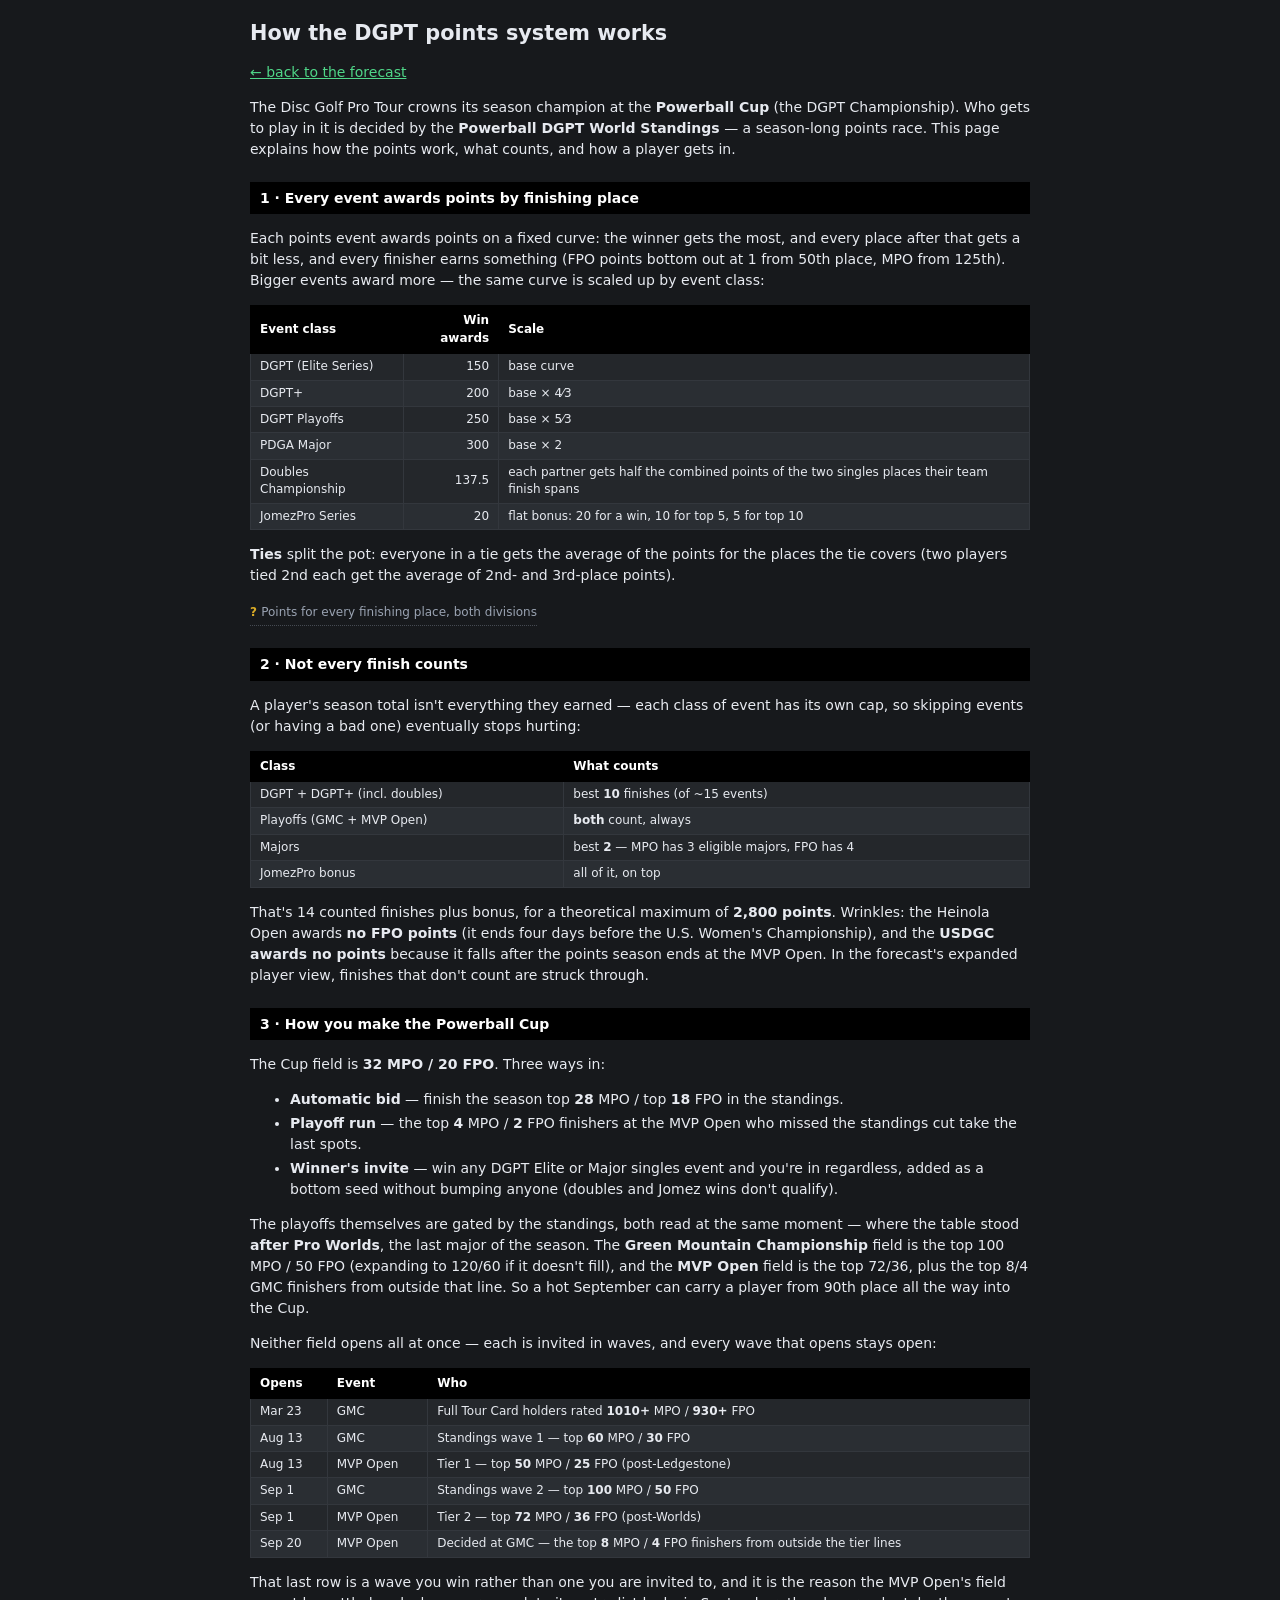
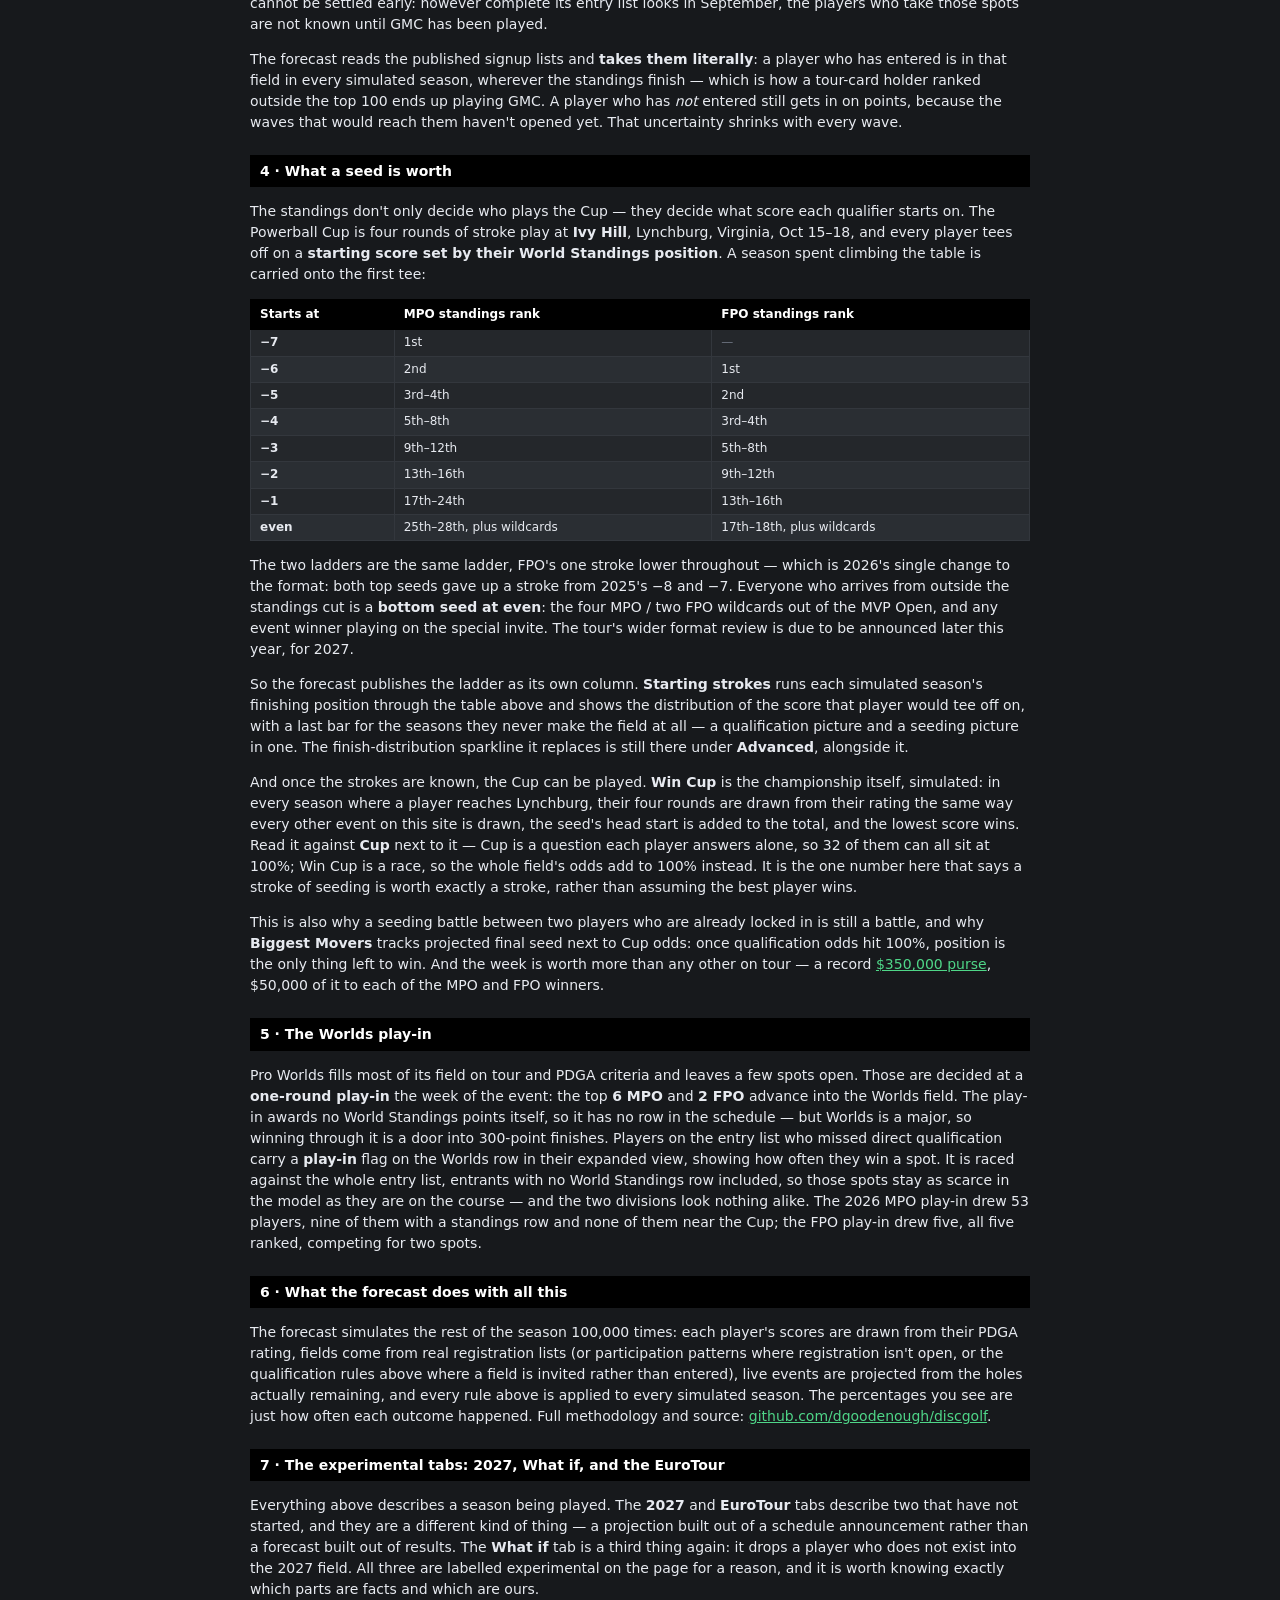
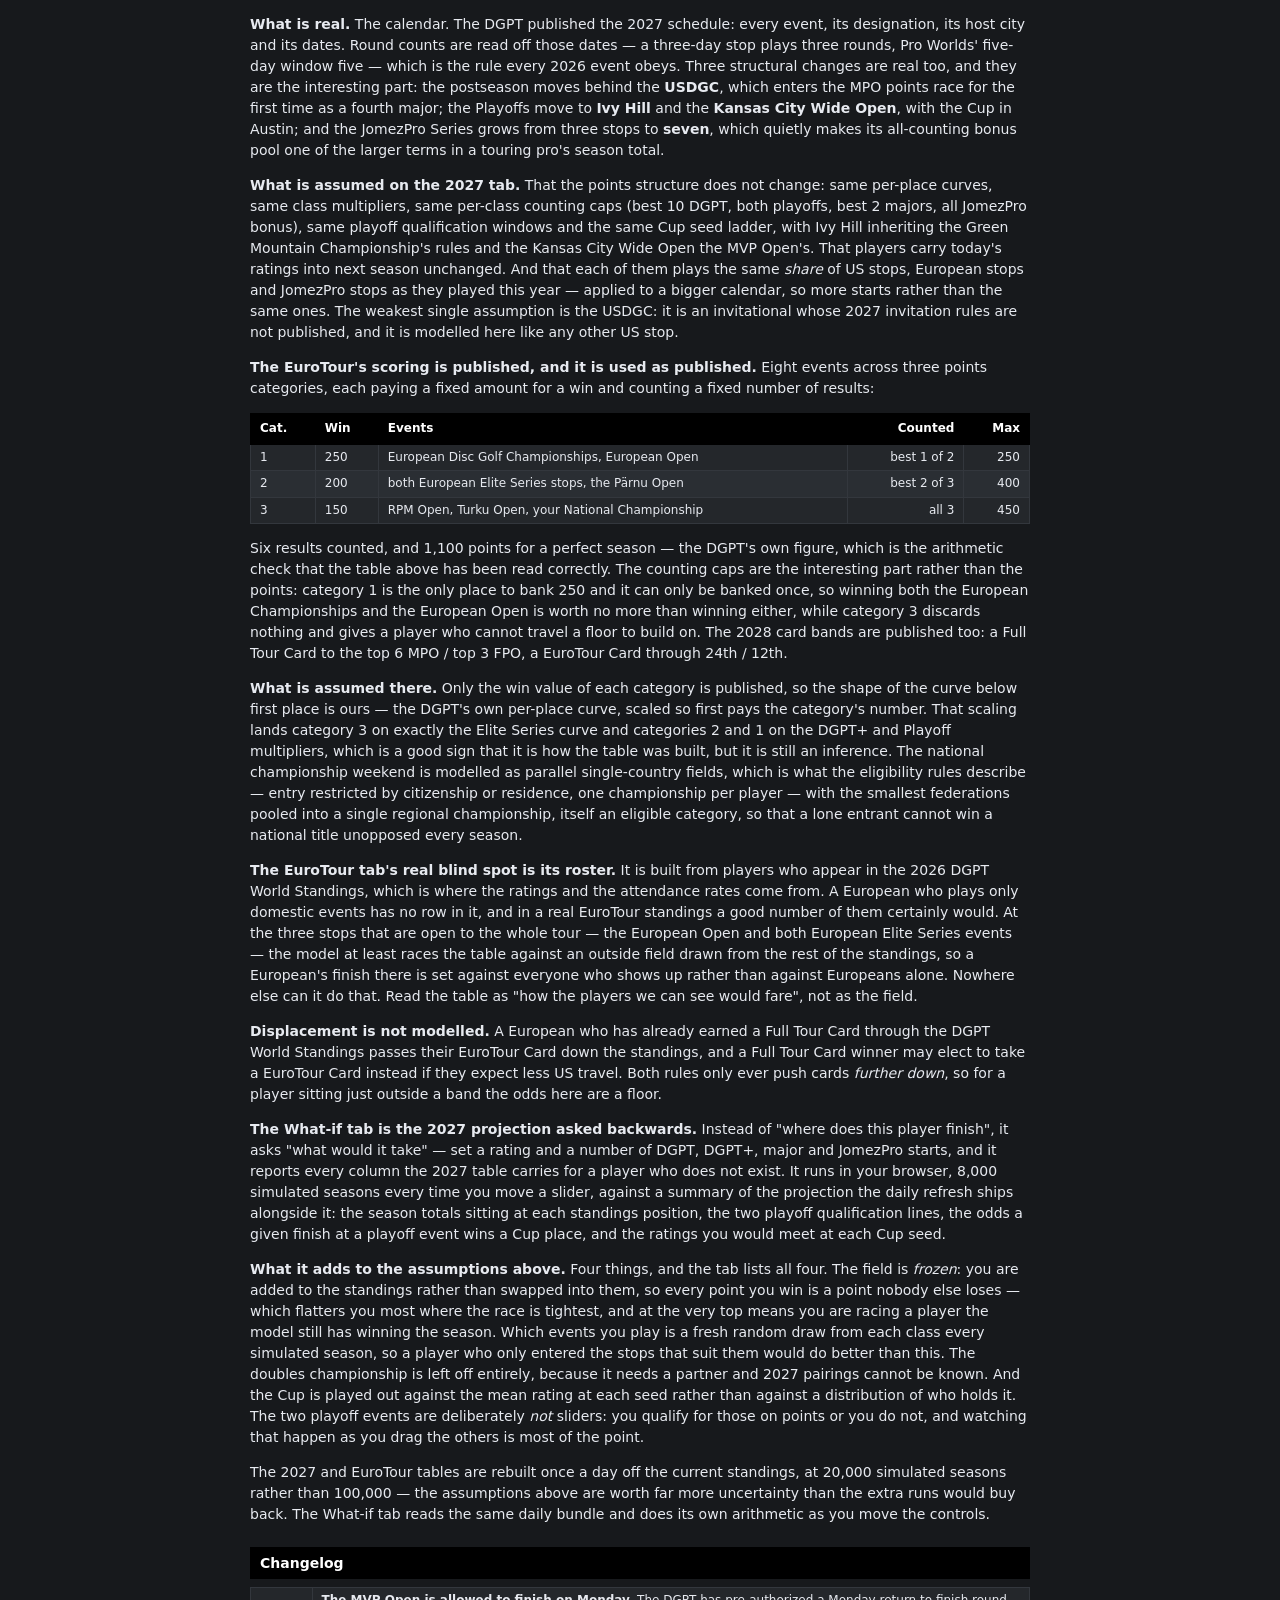
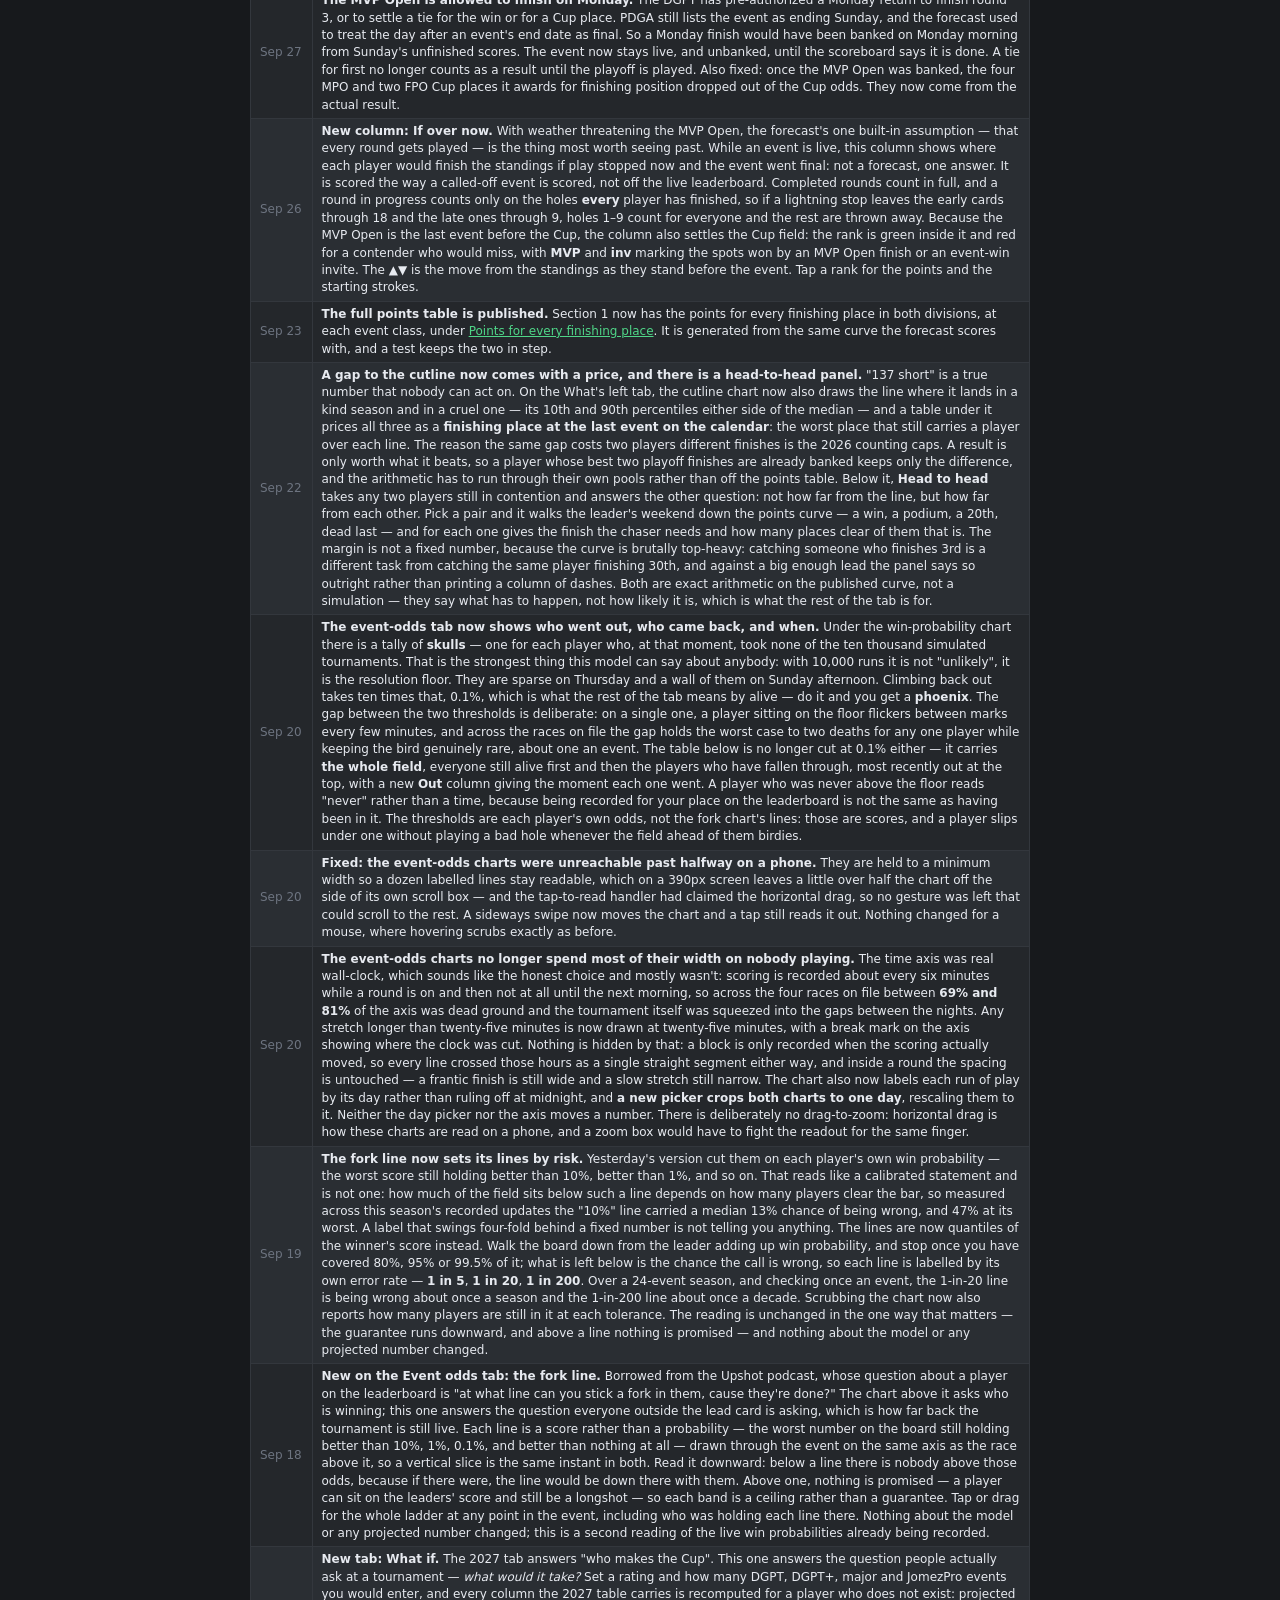
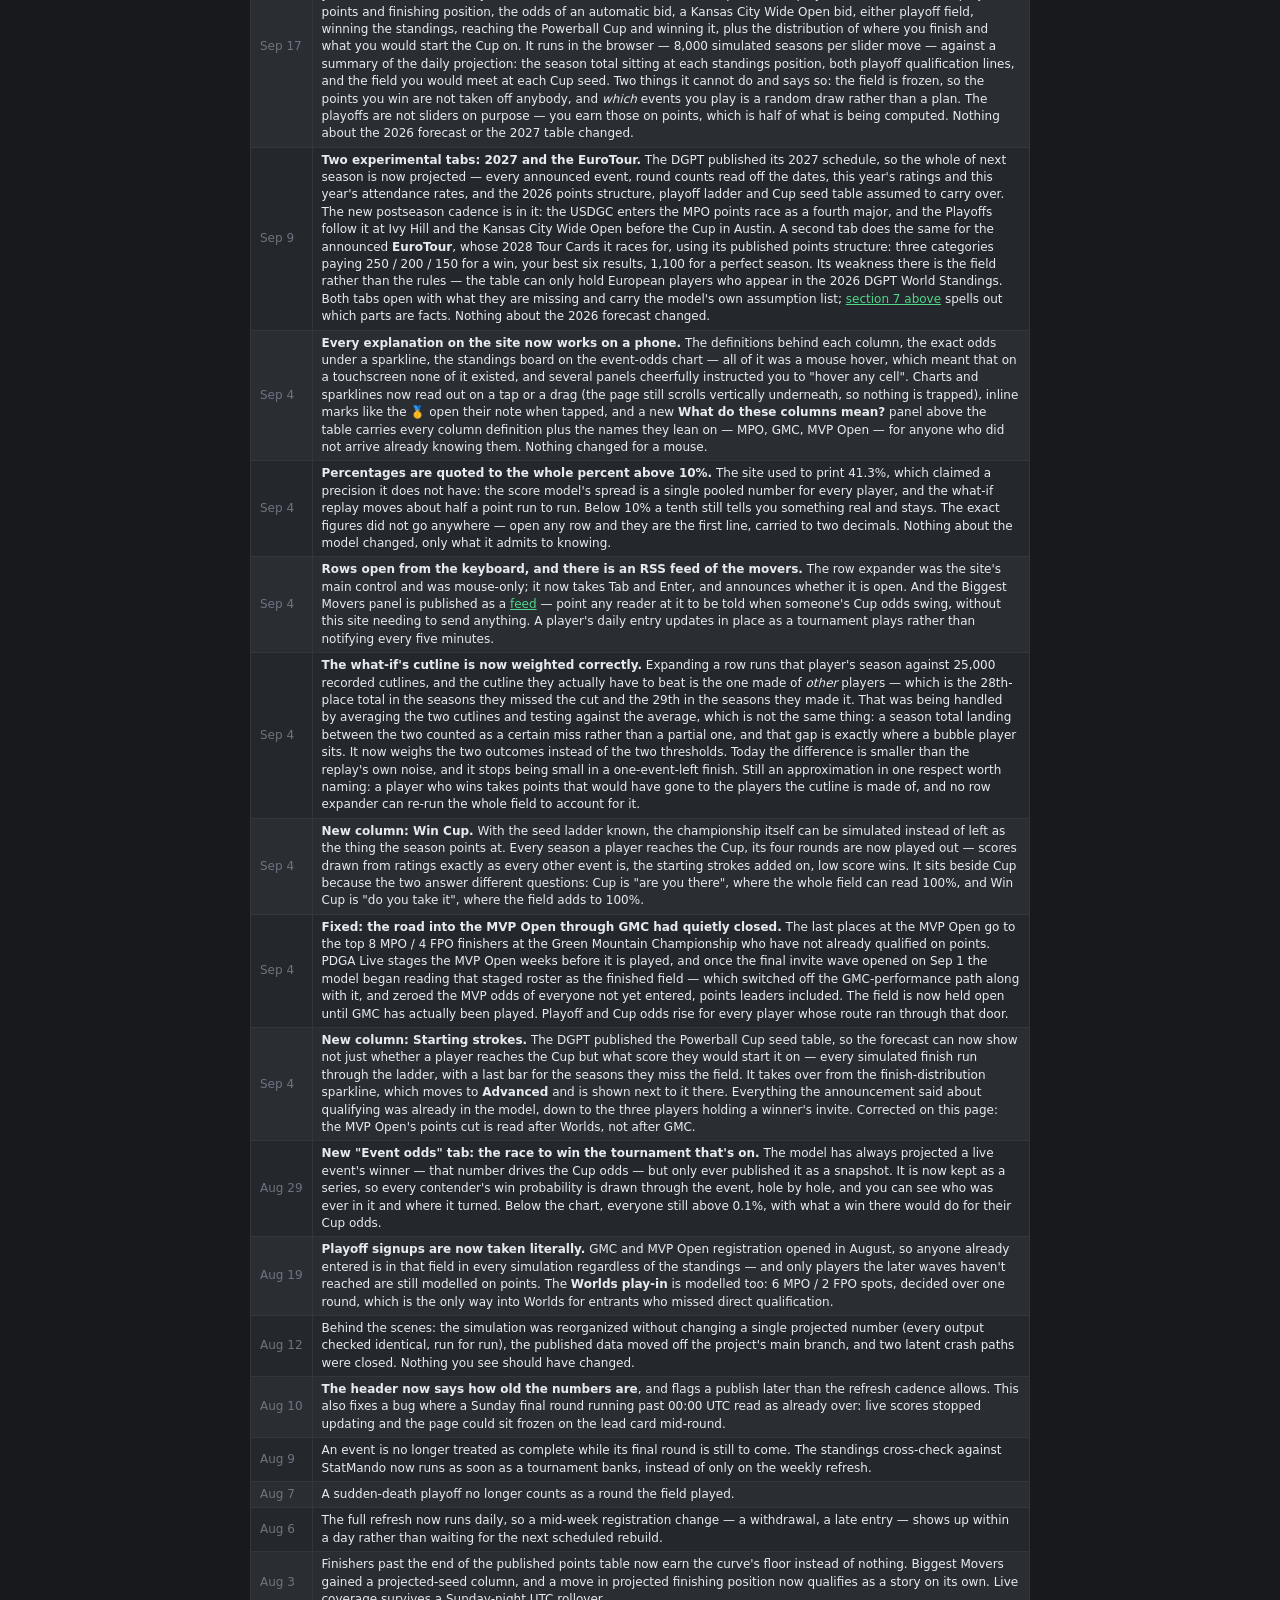
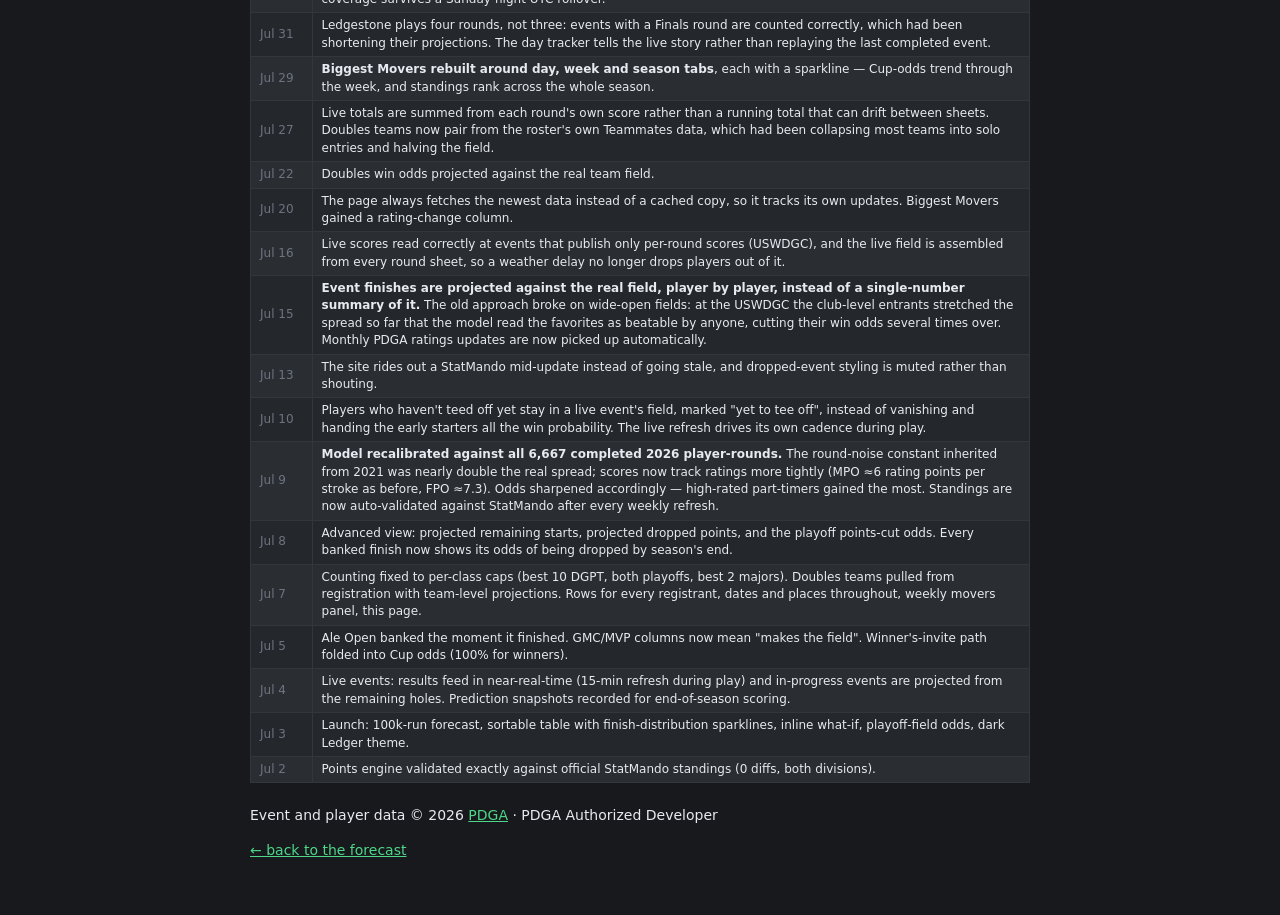
==== commit 5bc14923: "Let the MVP Open finish on Monday; keep its MVP Cup spots once banked The DGPT pre-authorized a Mond" ====
--- a/docs/how-it-works.html
+++ b/docs/how-it-works.html
@@ -389,6 +389,7 @@
   <div class="band">Changelog</div>
   <table class="table-ledger">
     <tbody>
+      <tr><td class="changelog-date">Sep 27</td><td><b>The MVP Open is allowed to finish on Monday.</b> The DGPT has pre-authorized a Monday return to finish round 3, or to settle a tie for the win or for a Cup place. PDGA still lists the event as ending Sunday, and the forecast used to treat the day after an event's end date as final. So a Monday finish would have been banked on Monday morning from Sunday's unfinished scores. The event now stays live, and unbanked, until the scoreboard says it is done. A tie for first no longer counts as a result until the playoff is played. Also fixed: once the MVP Open was banked, the four MPO and two FPO Cup places it awards for finishing position dropped out of the Cup odds. They now come from the actual result.</td></tr>
       <tr><td class="changelog-date">Sep 26</td><td><b>New column: If over now.</b> With weather threatening the MVP Open, the forecast's one built-in assumption — that every round gets played — is the thing most worth seeing past. While an event is live, this column shows where each player would finish the standings if play stopped now and the event went final: not a forecast, one answer. It is scored the way a called-off event is scored, not off the live leaderboard. Completed rounds count in full, and a round in progress counts only on the holes <b>every</b> player has finished, so if a lightning stop leaves the early cards through 18 and the late ones through 9, holes 1–9 count for everyone and the rest are thrown away. Because the MVP Open is the last event before the Cup, the column also settles the Cup field: the rank is green inside it and red for a contender who would miss, with <b>MVP</b> and <b>inv</b> marking the spots won by an MVP Open finish or an event-win invite. The ▲▼ is the move from the standings as they stand before the event. Tap a rank for the points and the starting strokes.</td></tr>
       <tr><td class="changelog-date">Sep 23</td><td><b>The full points table is published.</b> Section 1 now has the points for every finishing place in both divisions, at each event class, under <a href="#points-table">Points for every finishing place</a>. It is generated from the same curve the forecast scores with, and a test keeps the two in step.</td></tr>
       <tr><td class="changelog-date">Sep 22</td><td><b>A gap to the cutline now comes with a price, and there is a head-to-head panel.</b> "137 short" is a true number that nobody can act on. On the What's left tab, the cutline chart now also draws the line where it lands in a kind season and in a cruel one — its 10th and 90th percentiles either side of the median — and a table under it prices all three as a <b>finishing place at the last event on the calendar</b>: the worst place that still carries a player over each line. The reason the same gap costs two players different finishes is the 2026 counting caps. A result is only worth what it beats, so a player whose best two playoff finishes are already banked keeps only the difference, and the arithmetic has to run through their own pools rather than off the points table. Below it, <b>Head to head</b> takes any two players still in contention and answers the other question: not how far from the line, but how far from each other. Pick a pair and it walks the leader's weekend down the points curve — a win, a podium, a 20th, dead last — and for each one gives the finish the chaser needs and how many places clear of them that is. The margin is not a fixed number, because the curve is brutally top-heavy: catching someone who finishes 3rd is a different task from catching the same player finishing 30th, and against a big enough lead the panel says so outright rather than printing a column of dashes. Both are exact arithmetic on the published curve, not a simulation — they say what has to happen, not how likely it is, which is what the rest of the tab is for.</td></tr>
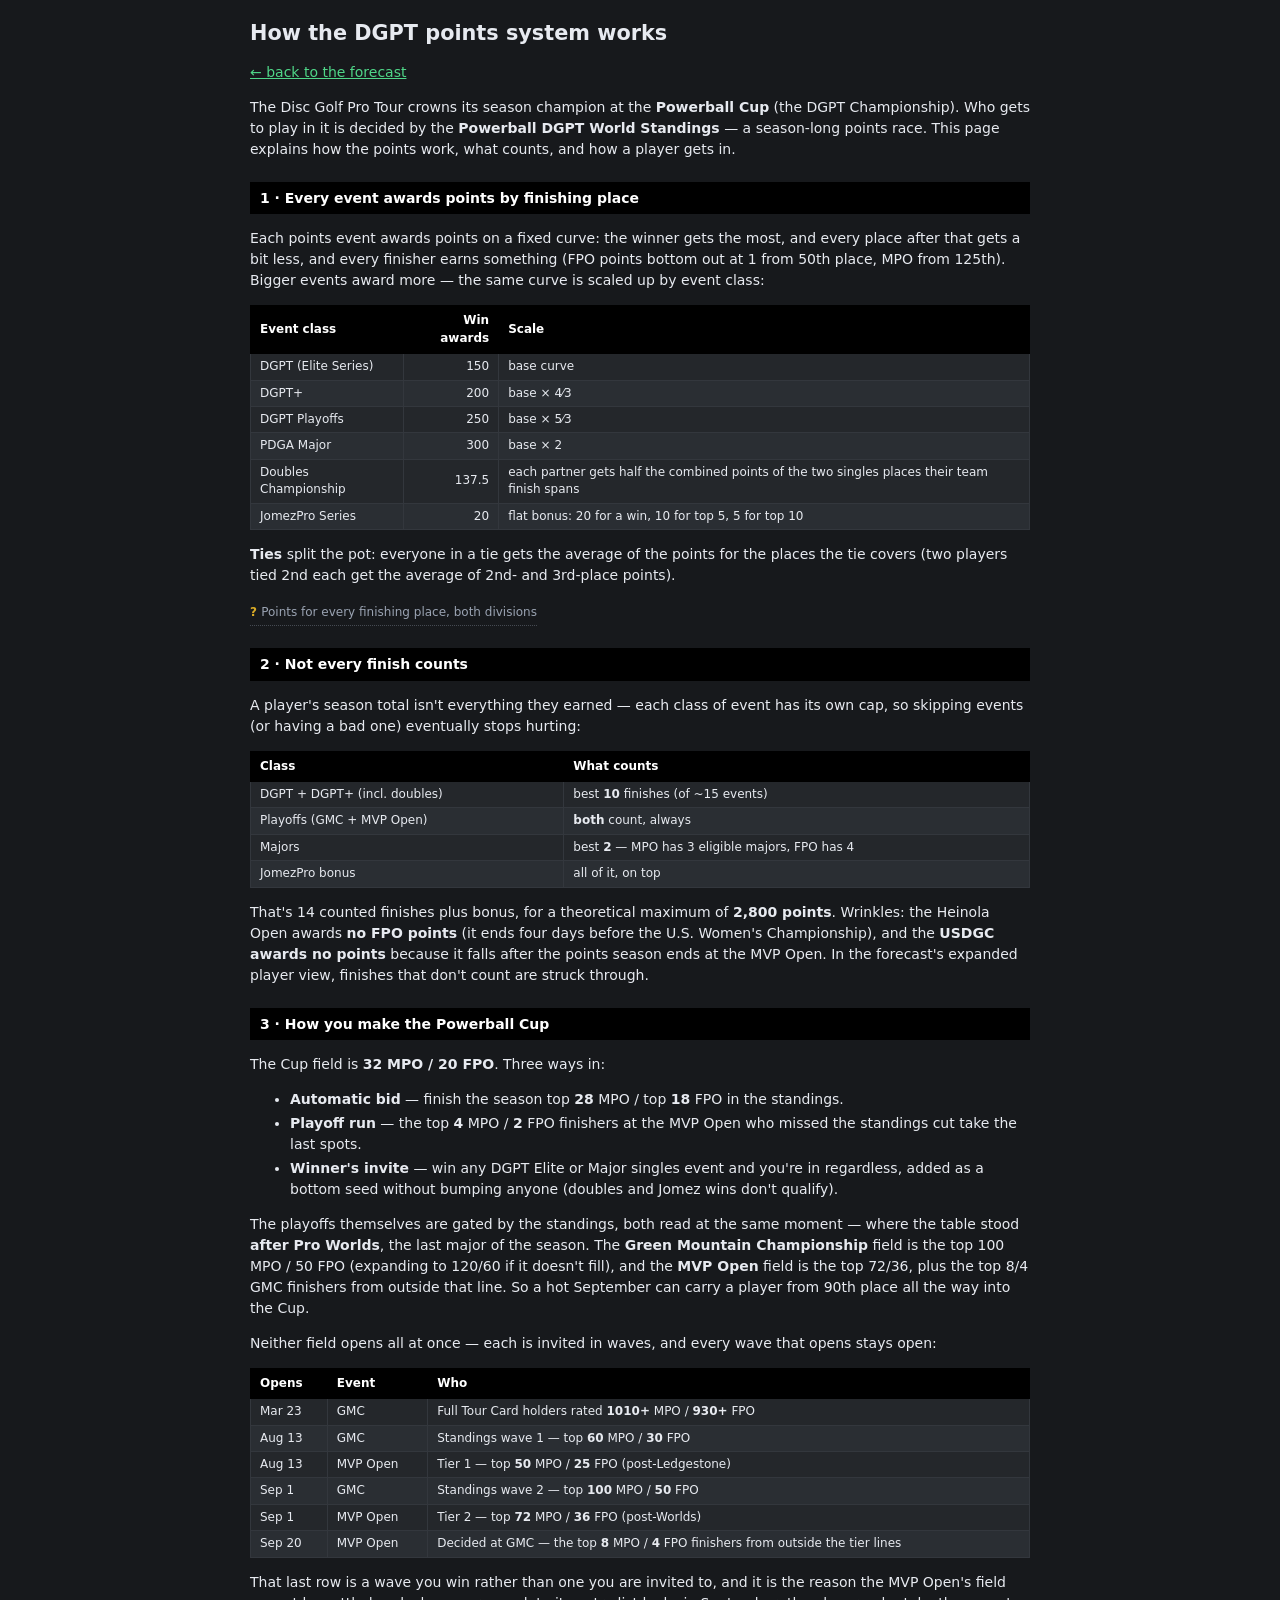
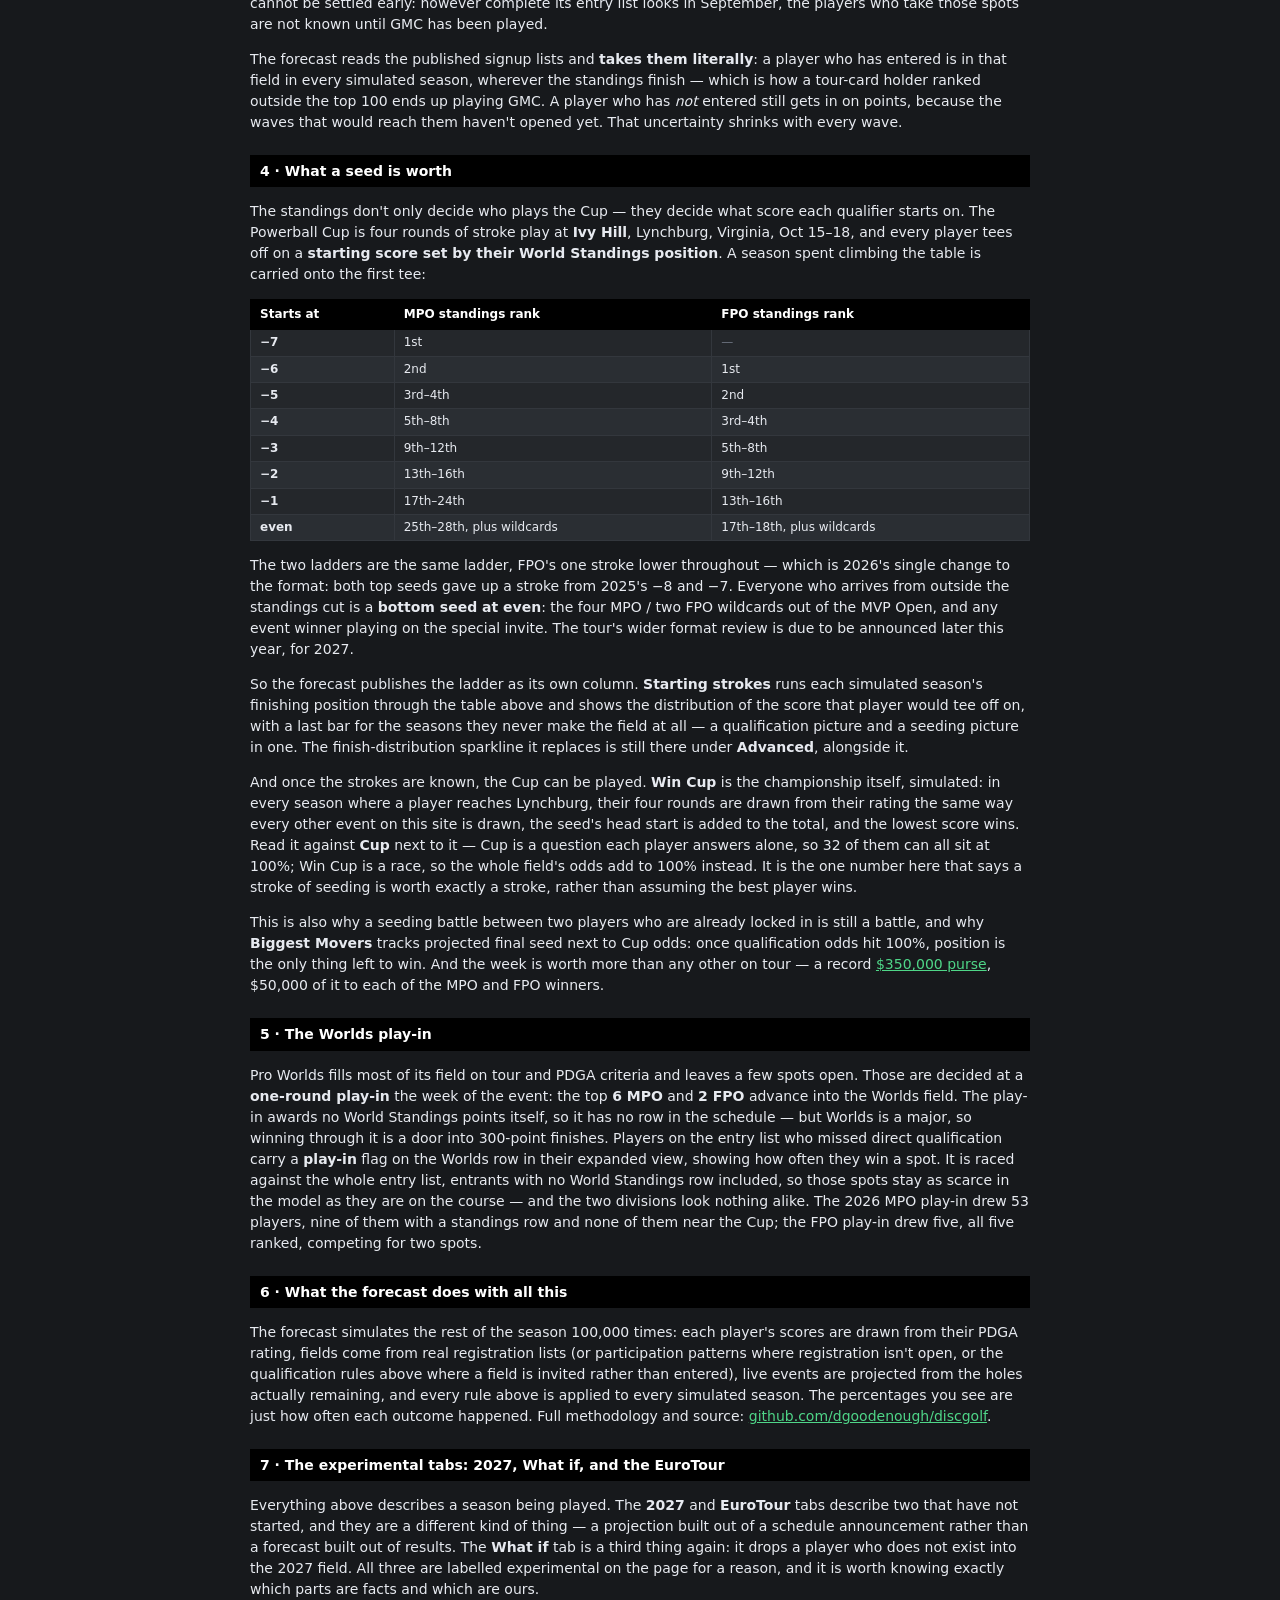
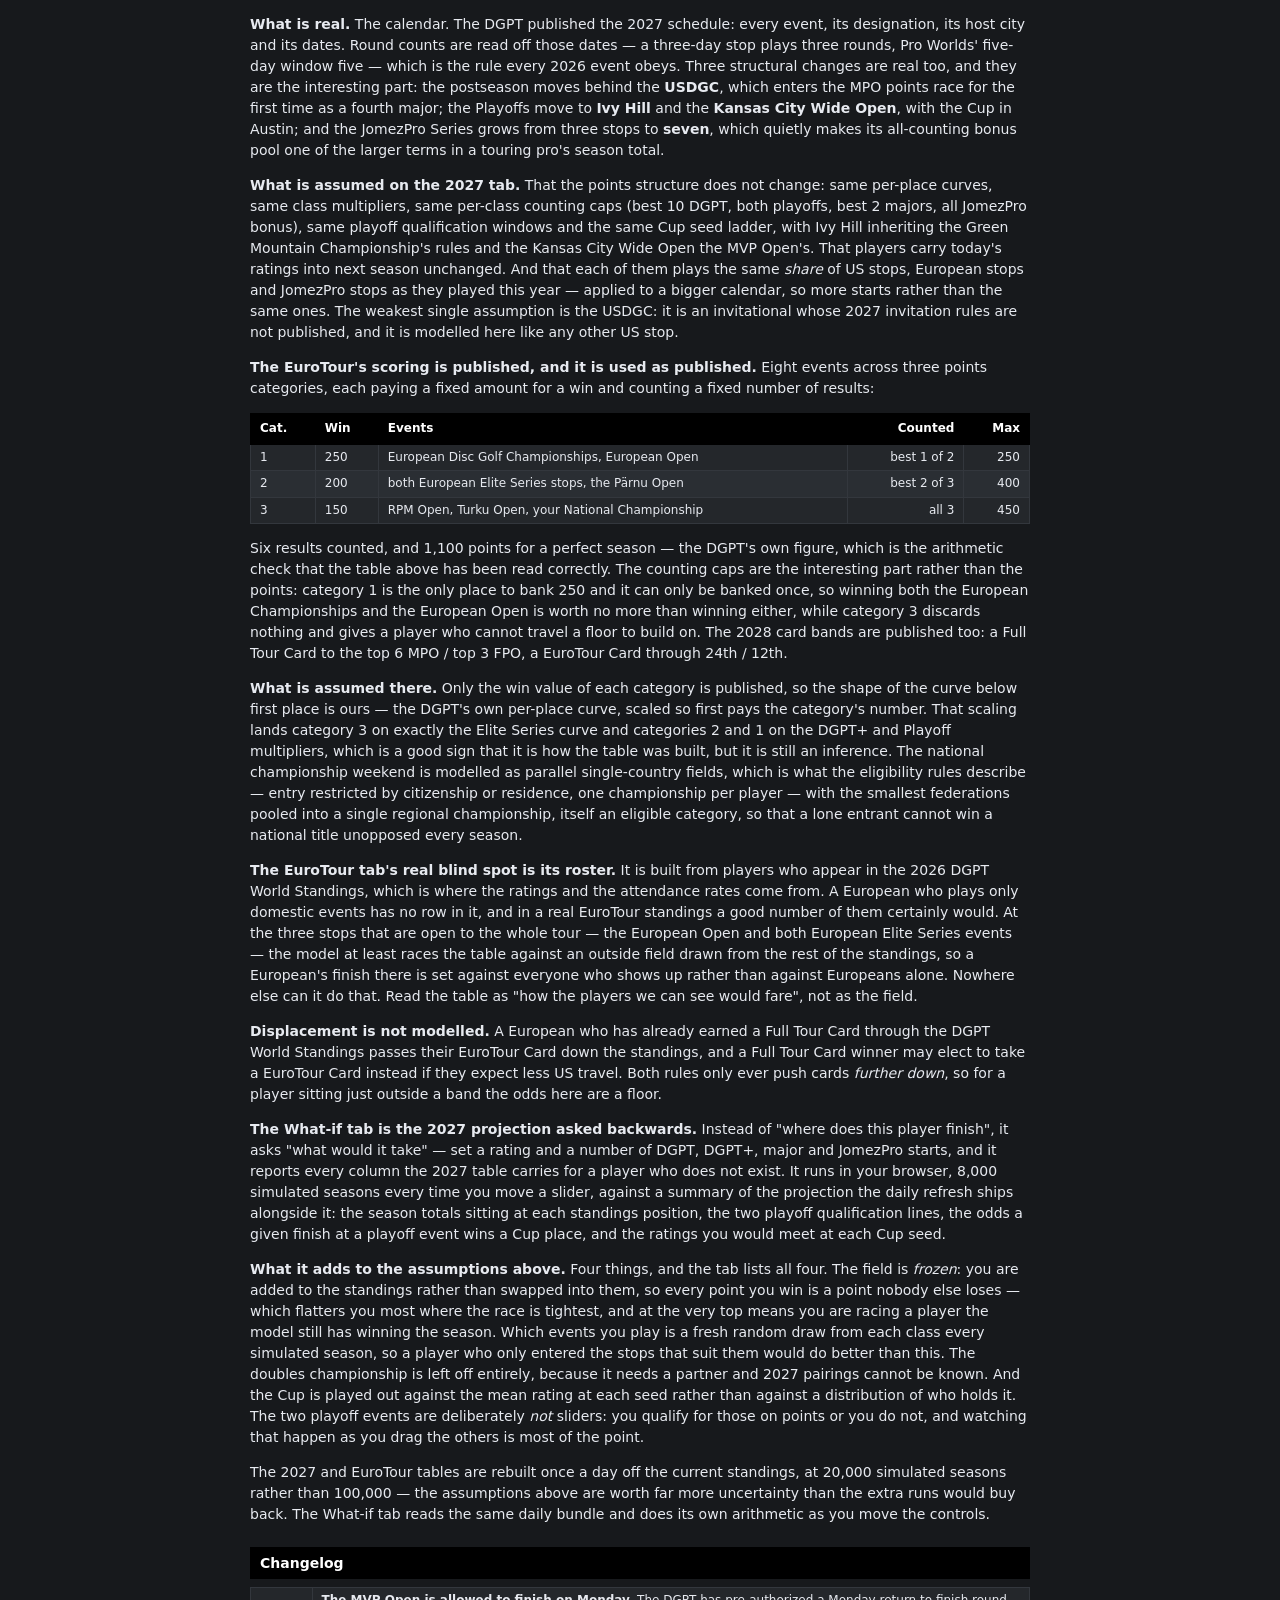
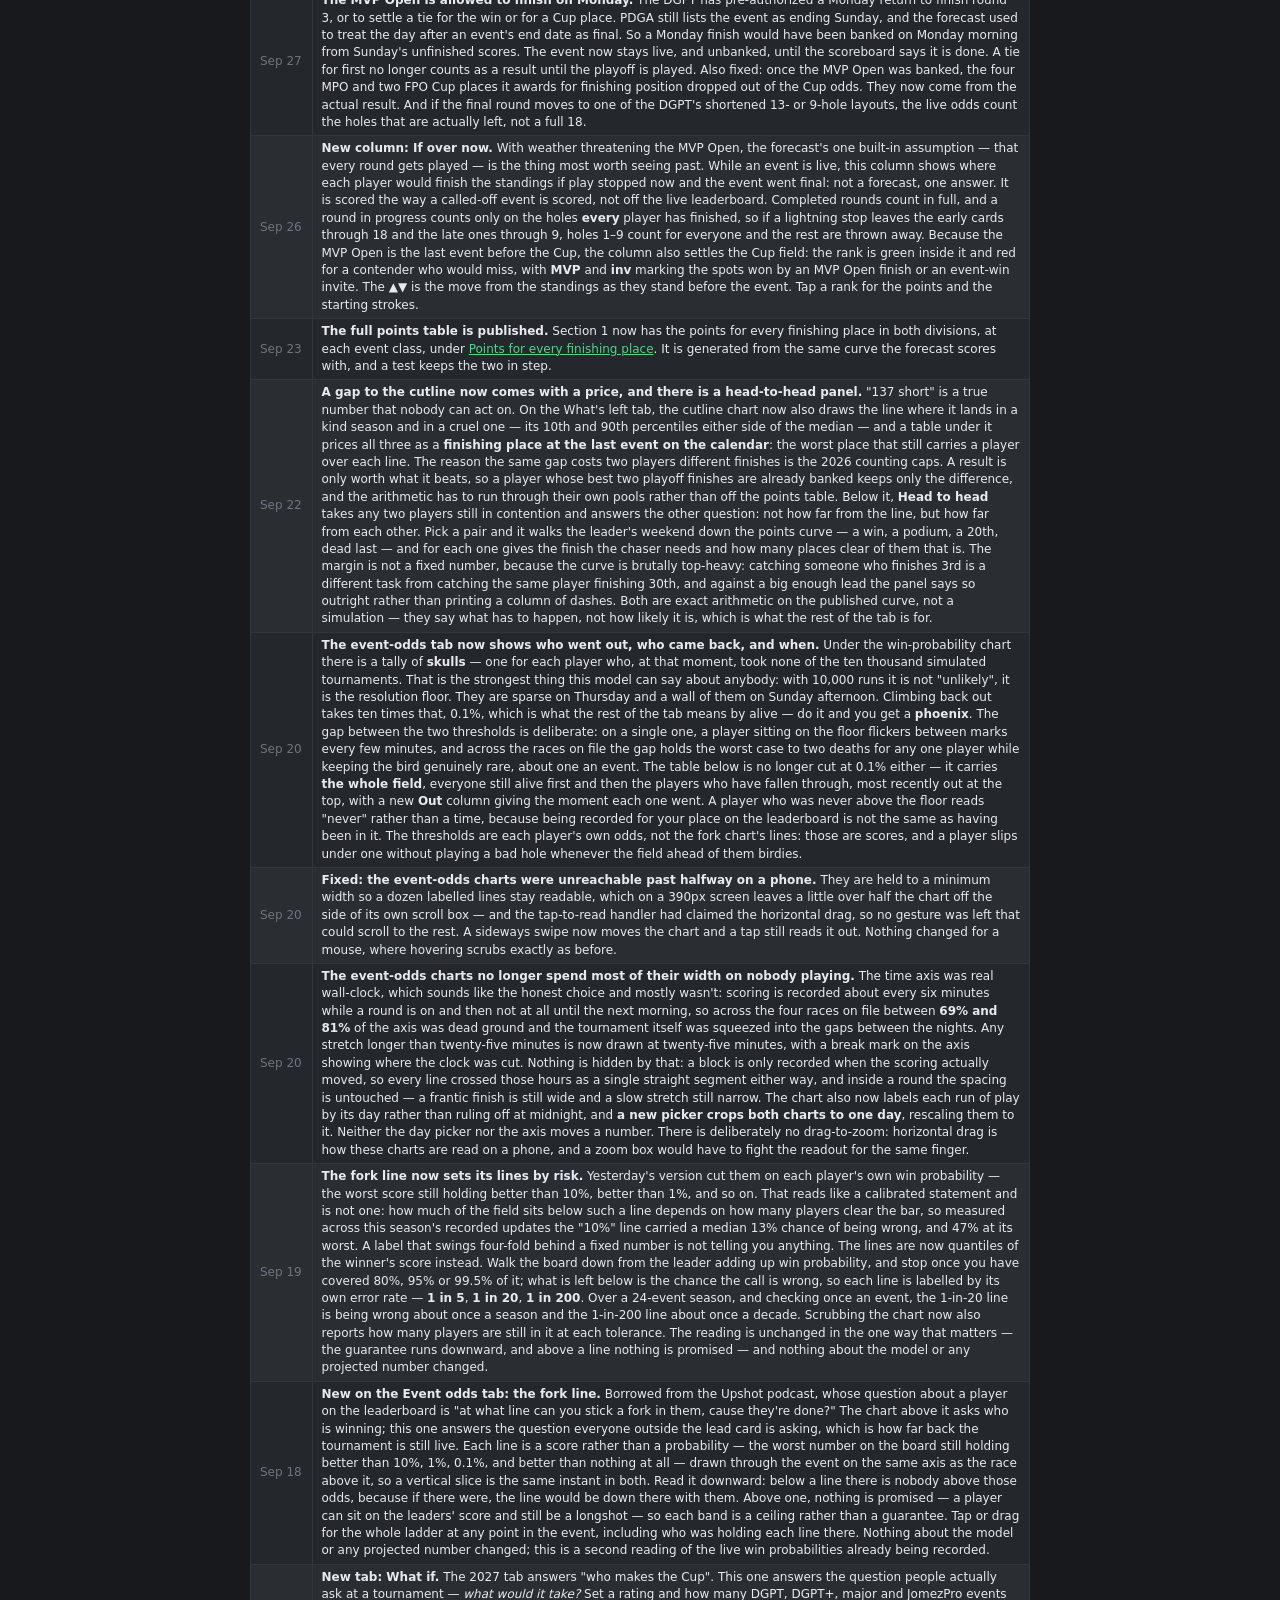
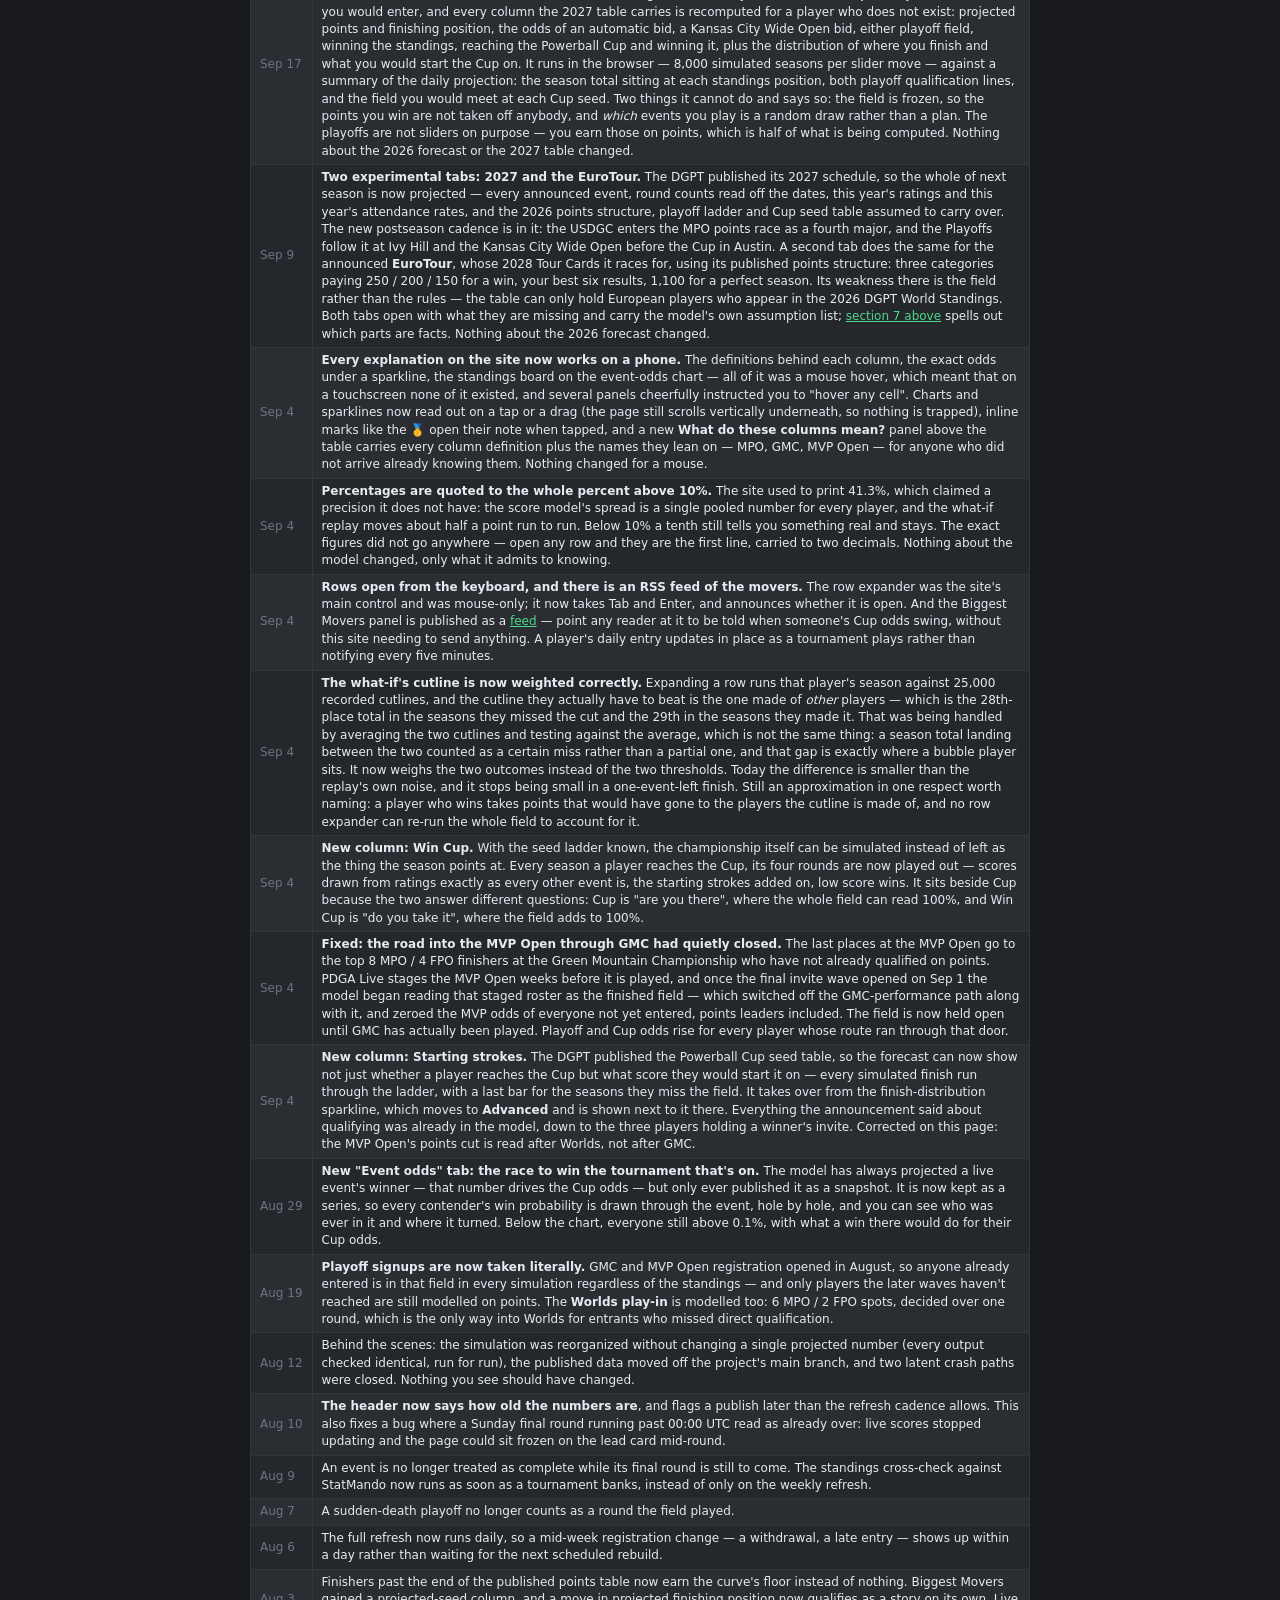
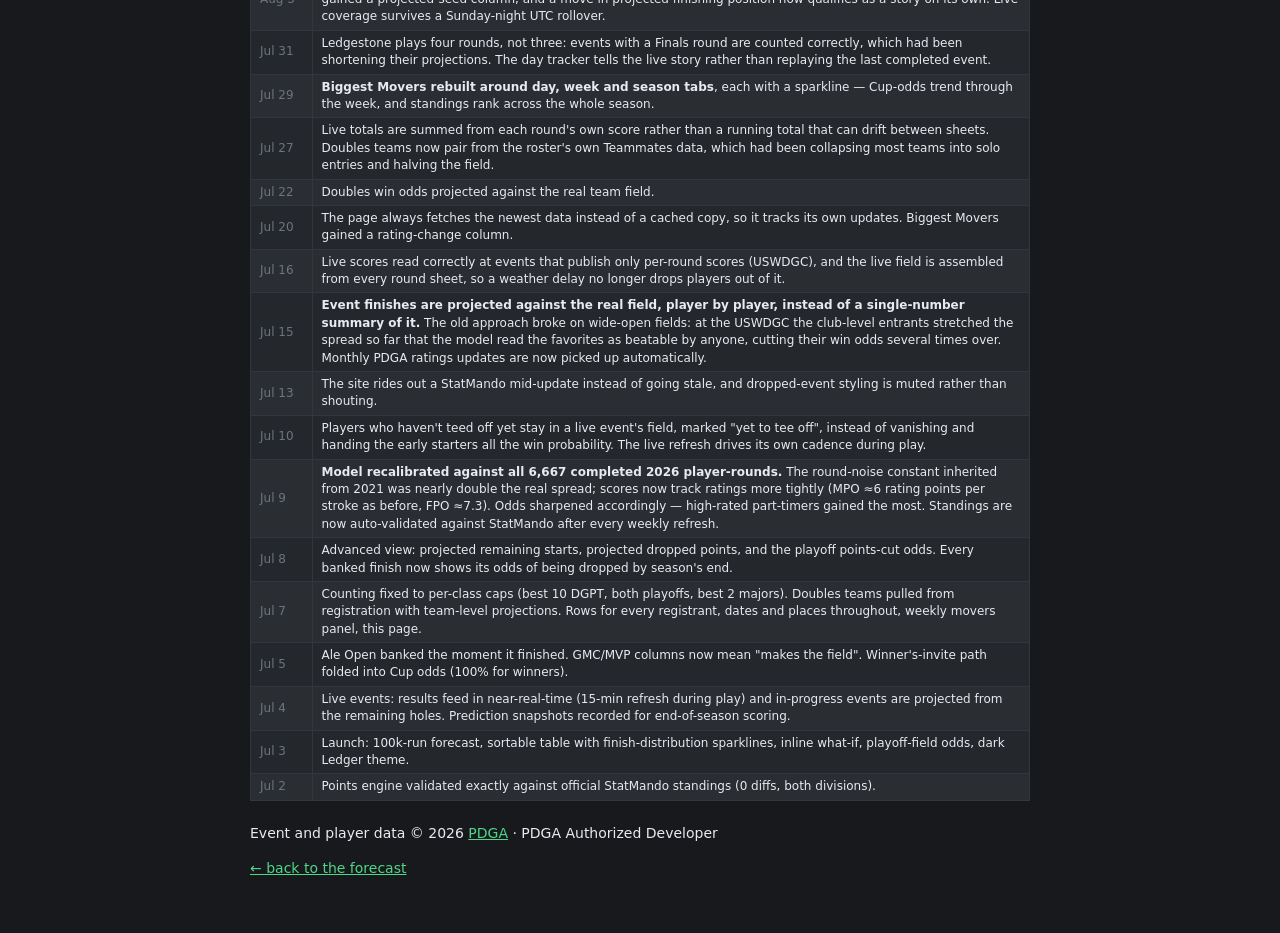
==== commit 3bcf8896: "Measure holes left against the layout actually being played live_field measured every round as 18 ho" ====
--- a/docs/how-it-works.html
+++ b/docs/how-it-works.html
@@ -389,7 +389,7 @@
   <div class="band">Changelog</div>
   <table class="table-ledger">
     <tbody>
-      <tr><td class="changelog-date">Sep 27</td><td><b>The MVP Open is allowed to finish on Monday.</b> The DGPT has pre-authorized a Monday return to finish round 3, or to settle a tie for the win or for a Cup place. PDGA still lists the event as ending Sunday, and the forecast used to treat the day after an event's end date as final. So a Monday finish would have been banked on Monday morning from Sunday's unfinished scores. The event now stays live, and unbanked, until the scoreboard says it is done. A tie for first no longer counts as a result until the playoff is played. Also fixed: once the MVP Open was banked, the four MPO and two FPO Cup places it awards for finishing position dropped out of the Cup odds. They now come from the actual result.</td></tr>
+      <tr><td class="changelog-date">Sep 27</td><td><b>The MVP Open is allowed to finish on Monday.</b> The DGPT has pre-authorized a Monday return to finish round 3, or to settle a tie for the win or for a Cup place. PDGA still lists the event as ending Sunday, and the forecast used to treat the day after an event's end date as final. So a Monday finish would have been banked on Monday morning from Sunday's unfinished scores. The event now stays live, and unbanked, until the scoreboard says it is done. A tie for first no longer counts as a result until the playoff is played. Also fixed: once the MVP Open was banked, the four MPO and two FPO Cup places it awards for finishing position dropped out of the Cup odds. They now come from the actual result. And if the final round moves to one of the DGPT's shortened 13- or 9-hole layouts, the live odds count the holes that are actually left, not a full 18.</td></tr>
       <tr><td class="changelog-date">Sep 26</td><td><b>New column: If over now.</b> With weather threatening the MVP Open, the forecast's one built-in assumption — that every round gets played — is the thing most worth seeing past. While an event is live, this column shows where each player would finish the standings if play stopped now and the event went final: not a forecast, one answer. It is scored the way a called-off event is scored, not off the live leaderboard. Completed rounds count in full, and a round in progress counts only on the holes <b>every</b> player has finished, so if a lightning stop leaves the early cards through 18 and the late ones through 9, holes 1–9 count for everyone and the rest are thrown away. Because the MVP Open is the last event before the Cup, the column also settles the Cup field: the rank is green inside it and red for a contender who would miss, with <b>MVP</b> and <b>inv</b> marking the spots won by an MVP Open finish or an event-win invite. The ▲▼ is the move from the standings as they stand before the event. Tap a rank for the points and the starting strokes.</td></tr>
       <tr><td class="changelog-date">Sep 23</td><td><b>The full points table is published.</b> Section 1 now has the points for every finishing place in both divisions, at each event class, under <a href="#points-table">Points for every finishing place</a>. It is generated from the same curve the forecast scores with, and a test keeps the two in step.</td></tr>
       <tr><td class="changelog-date">Sep 22</td><td><b>A gap to the cutline now comes with a price, and there is a head-to-head panel.</b> "137 short" is a true number that nobody can act on. On the What's left tab, the cutline chart now also draws the line where it lands in a kind season and in a cruel one — its 10th and 90th percentiles either side of the median — and a table under it prices all three as a <b>finishing place at the last event on the calendar</b>: the worst place that still carries a player over each line. The reason the same gap costs two players different finishes is the 2026 counting caps. A result is only worth what it beats, so a player whose best two playoff finishes are already banked keeps only the difference, and the arithmetic has to run through their own pools rather than off the points table. Below it, <b>Head to head</b> takes any two players still in contention and answers the other question: not how far from the line, but how far from each other. Pick a pair and it walks the leader's weekend down the points curve — a win, a podium, a 20th, dead last — and for each one gives the finish the chaser needs and how many places clear of them that is. The margin is not a fixed number, because the curve is brutally top-heavy: catching someone who finishes 3rd is a different task from catching the same player finishing 30th, and against a big enough lead the panel says so outright rather than printing a column of dashes. Both are exact arithmetic on the published curve, not a simulation — they say what has to happen, not how likely it is, which is what the rest of the tab is for.</td></tr>
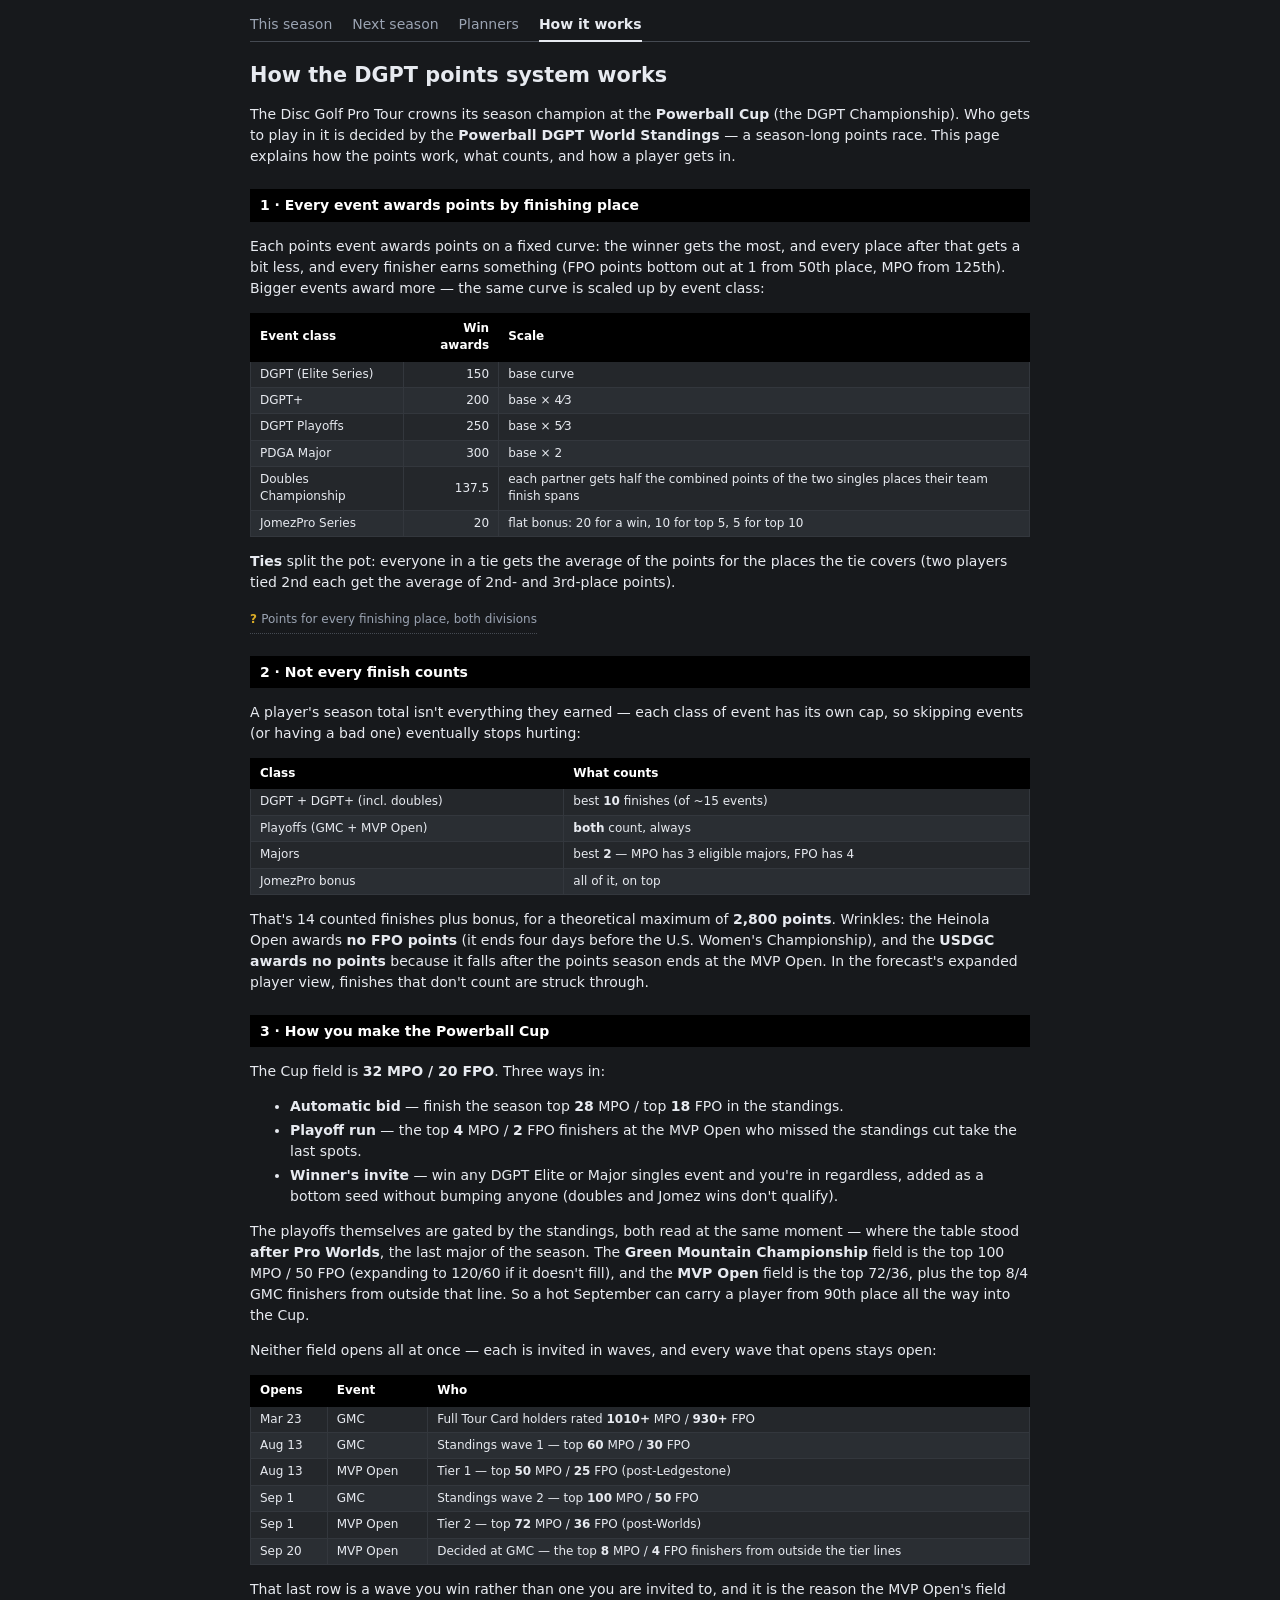
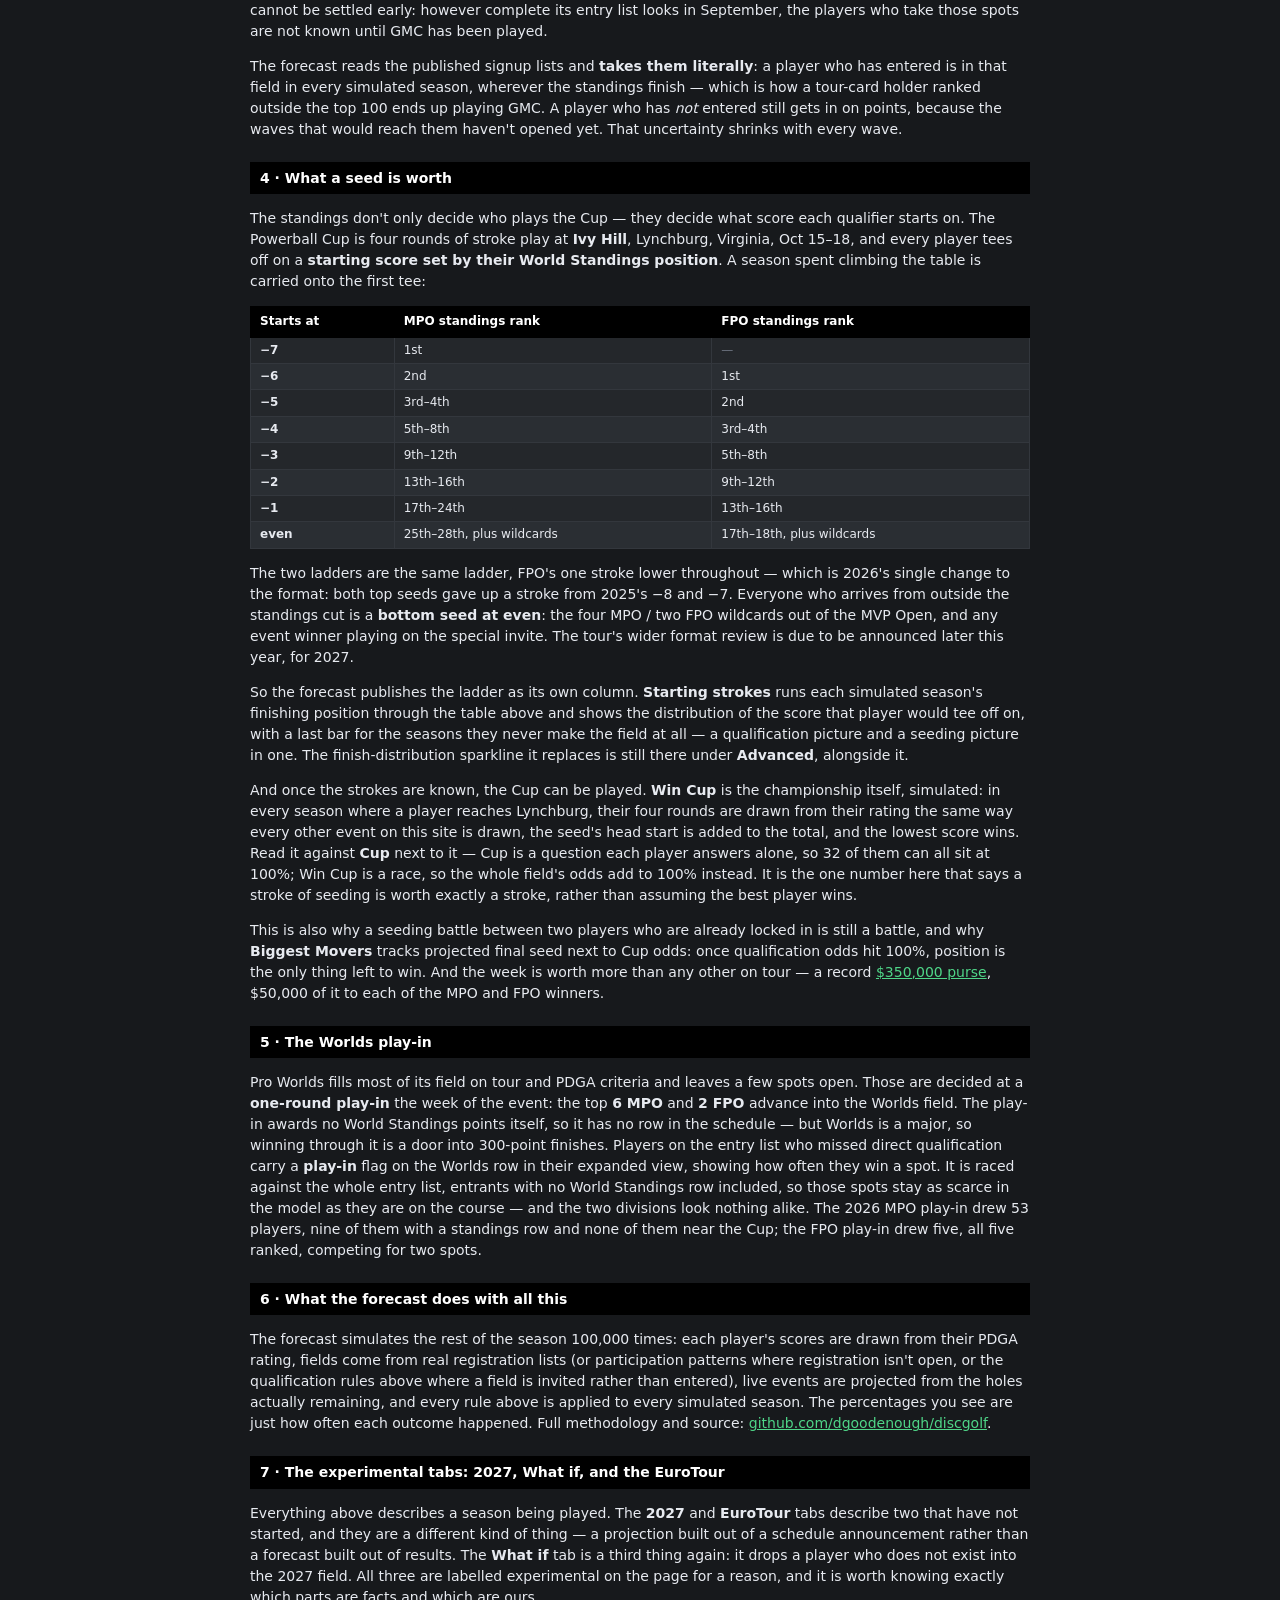
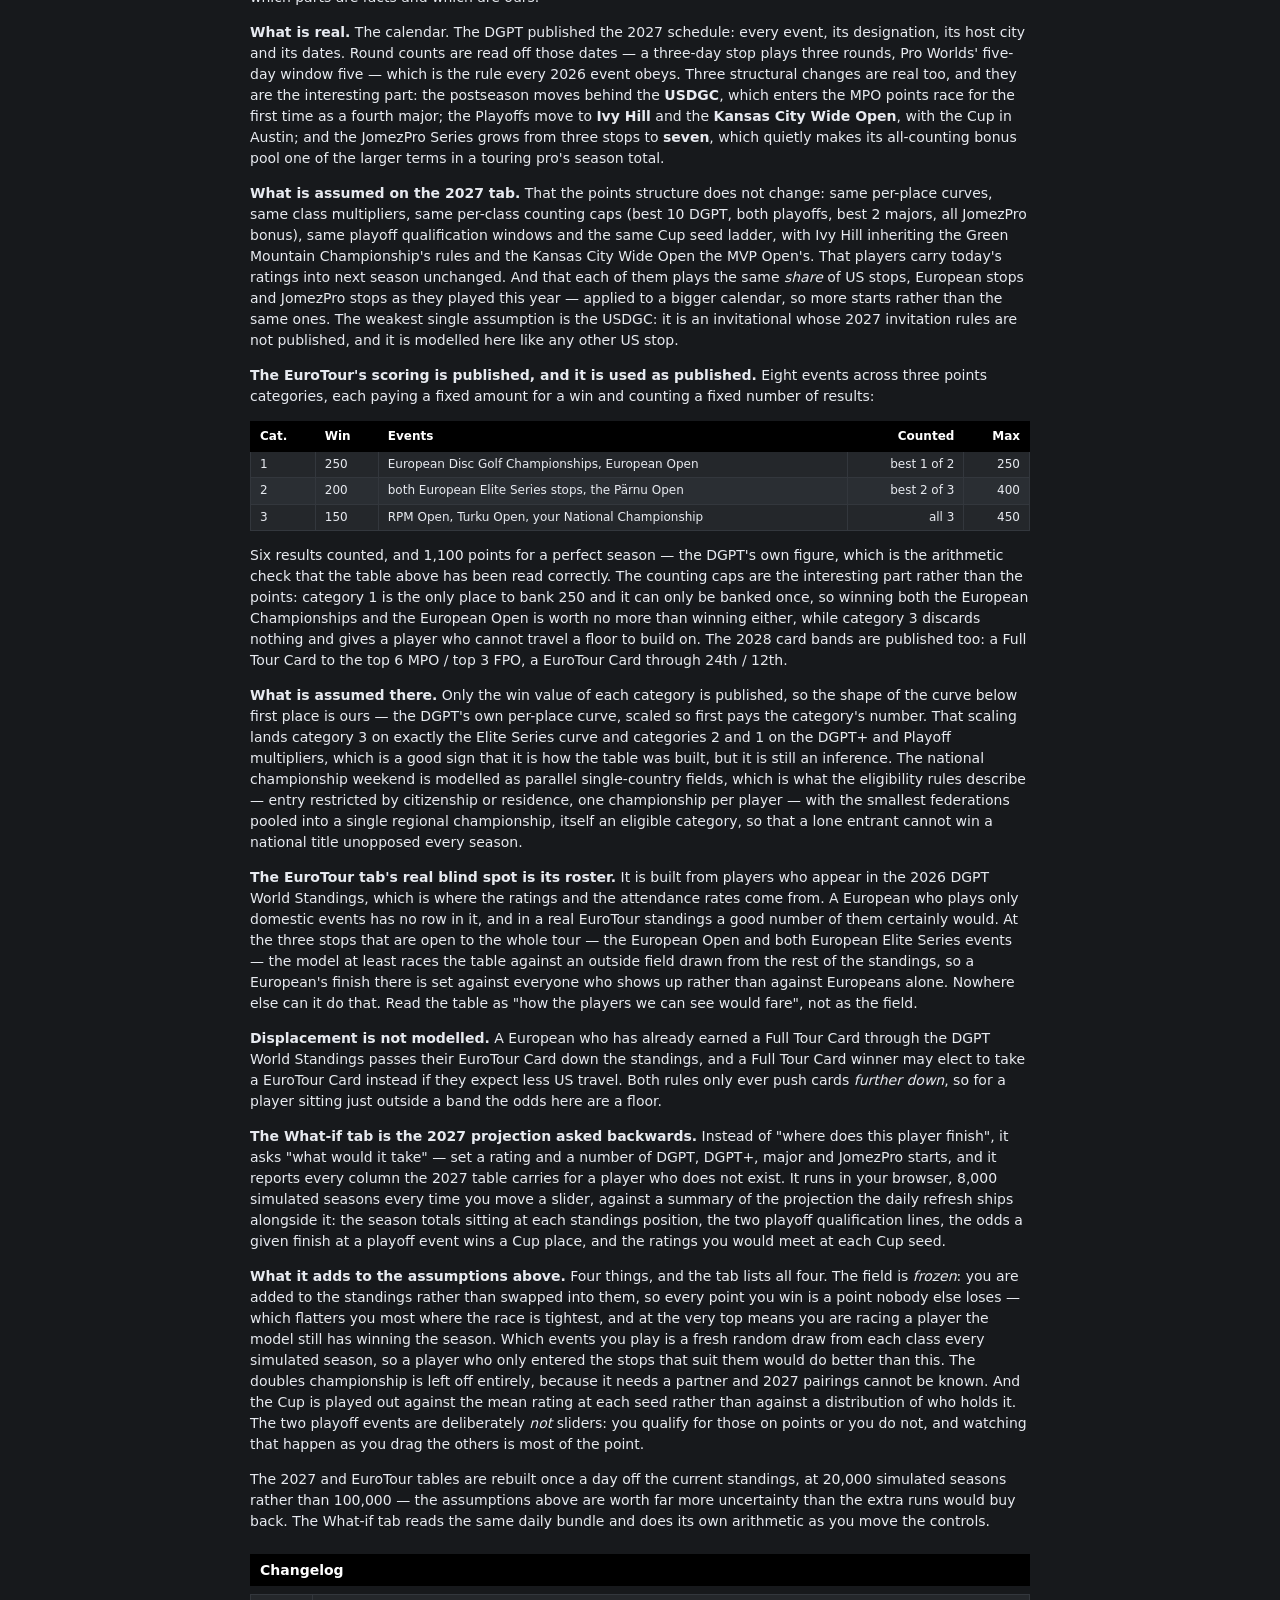
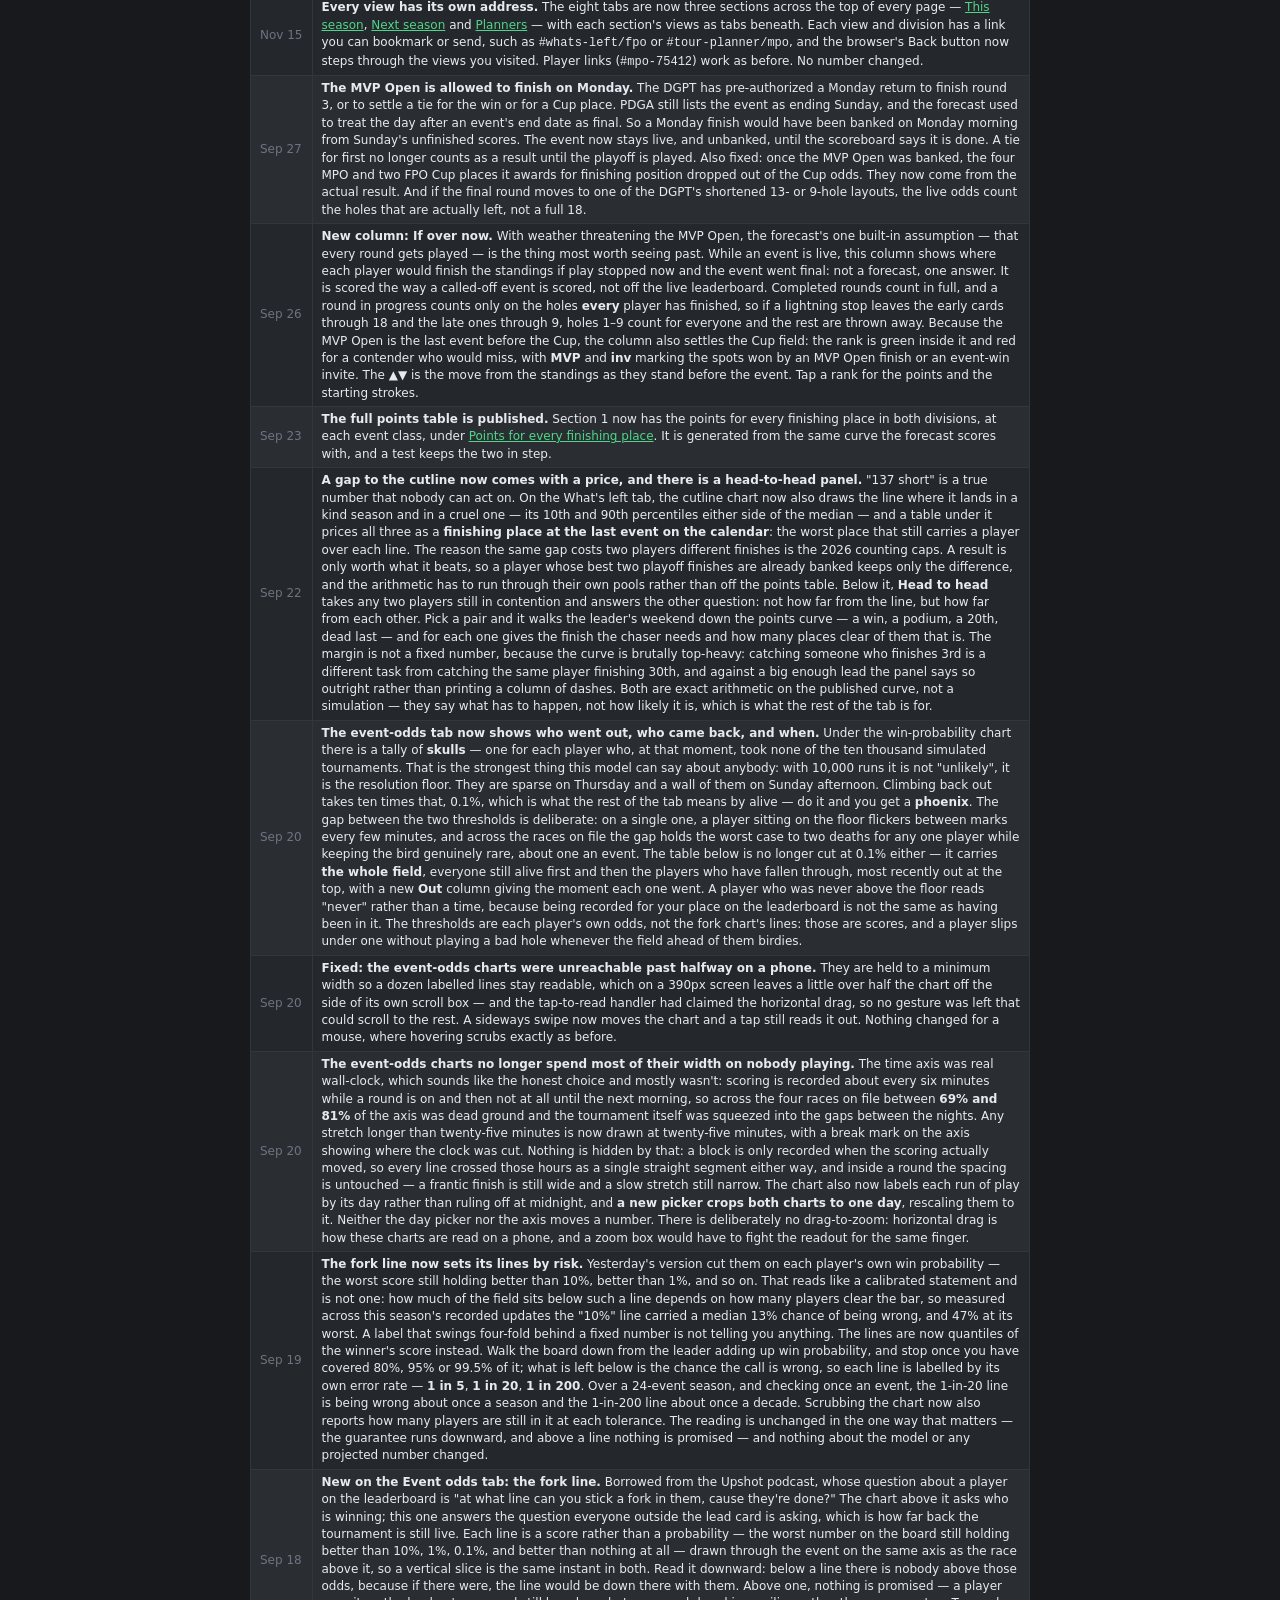
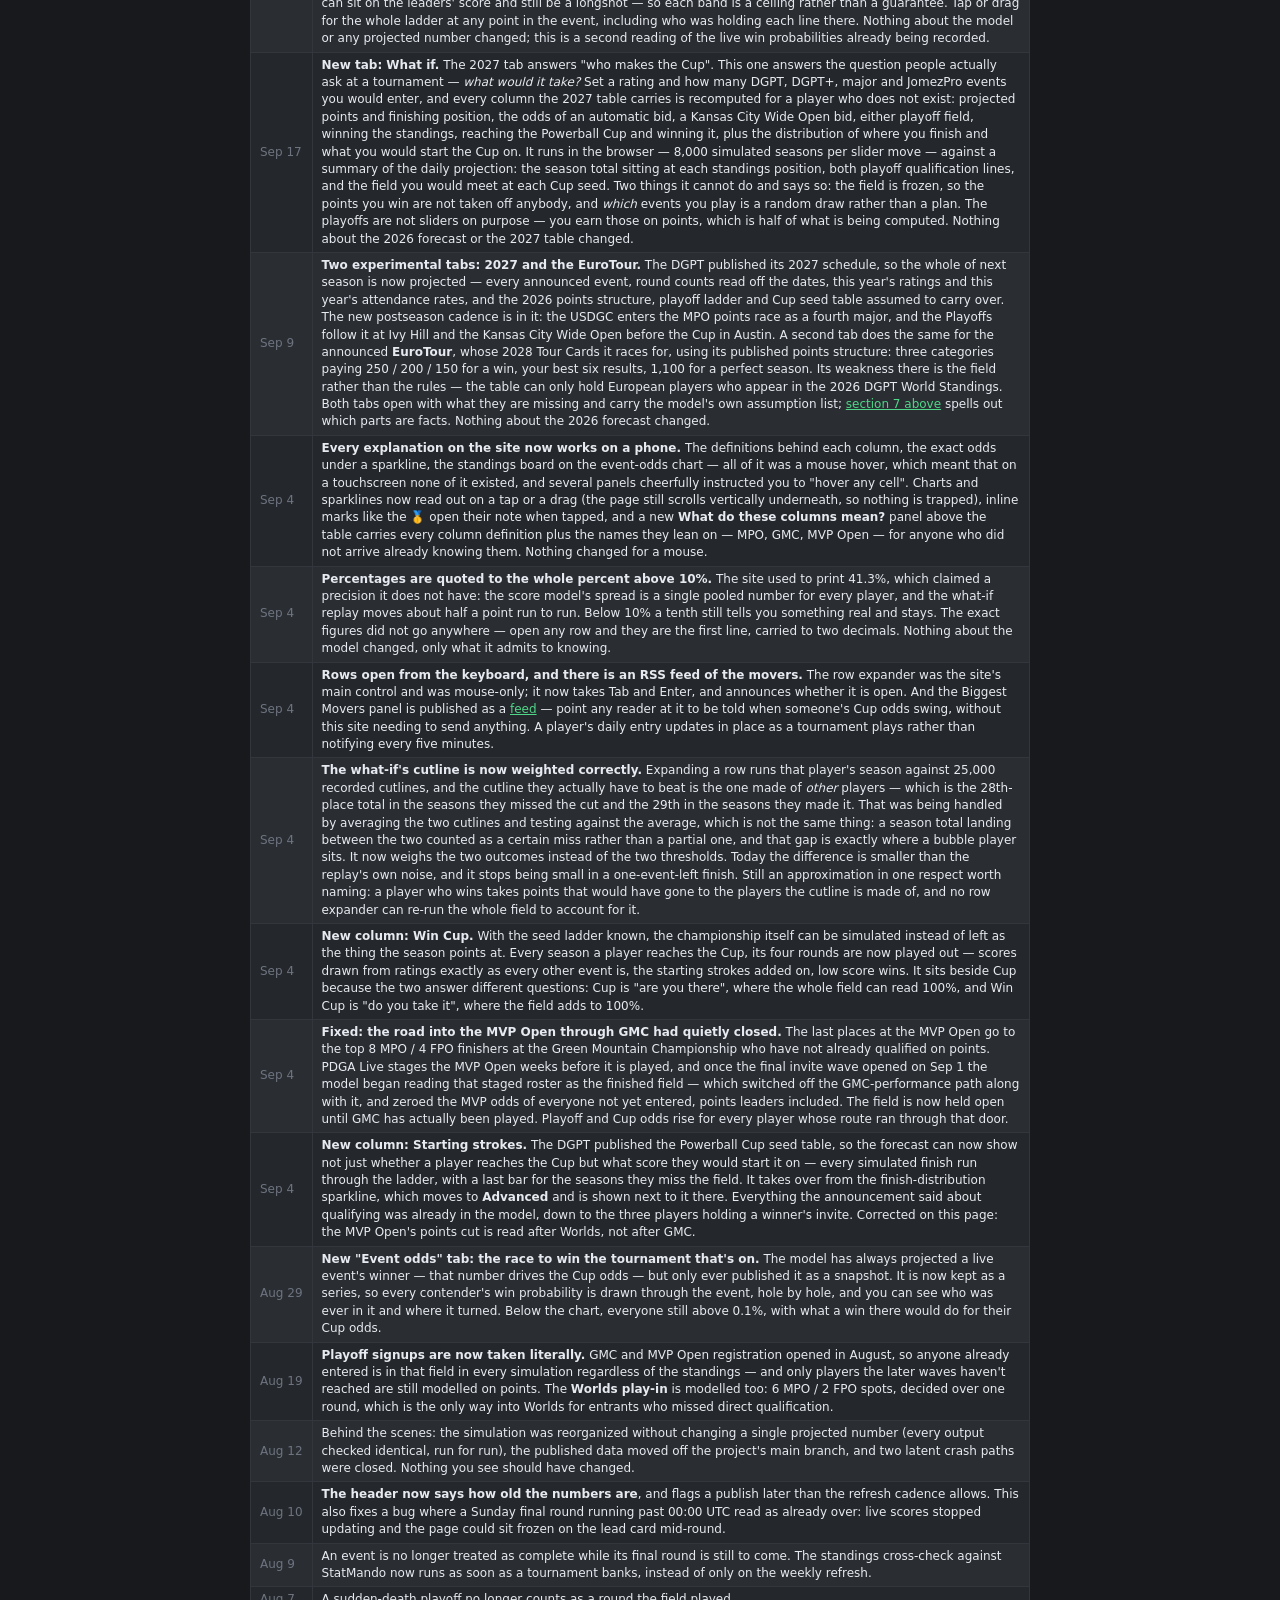
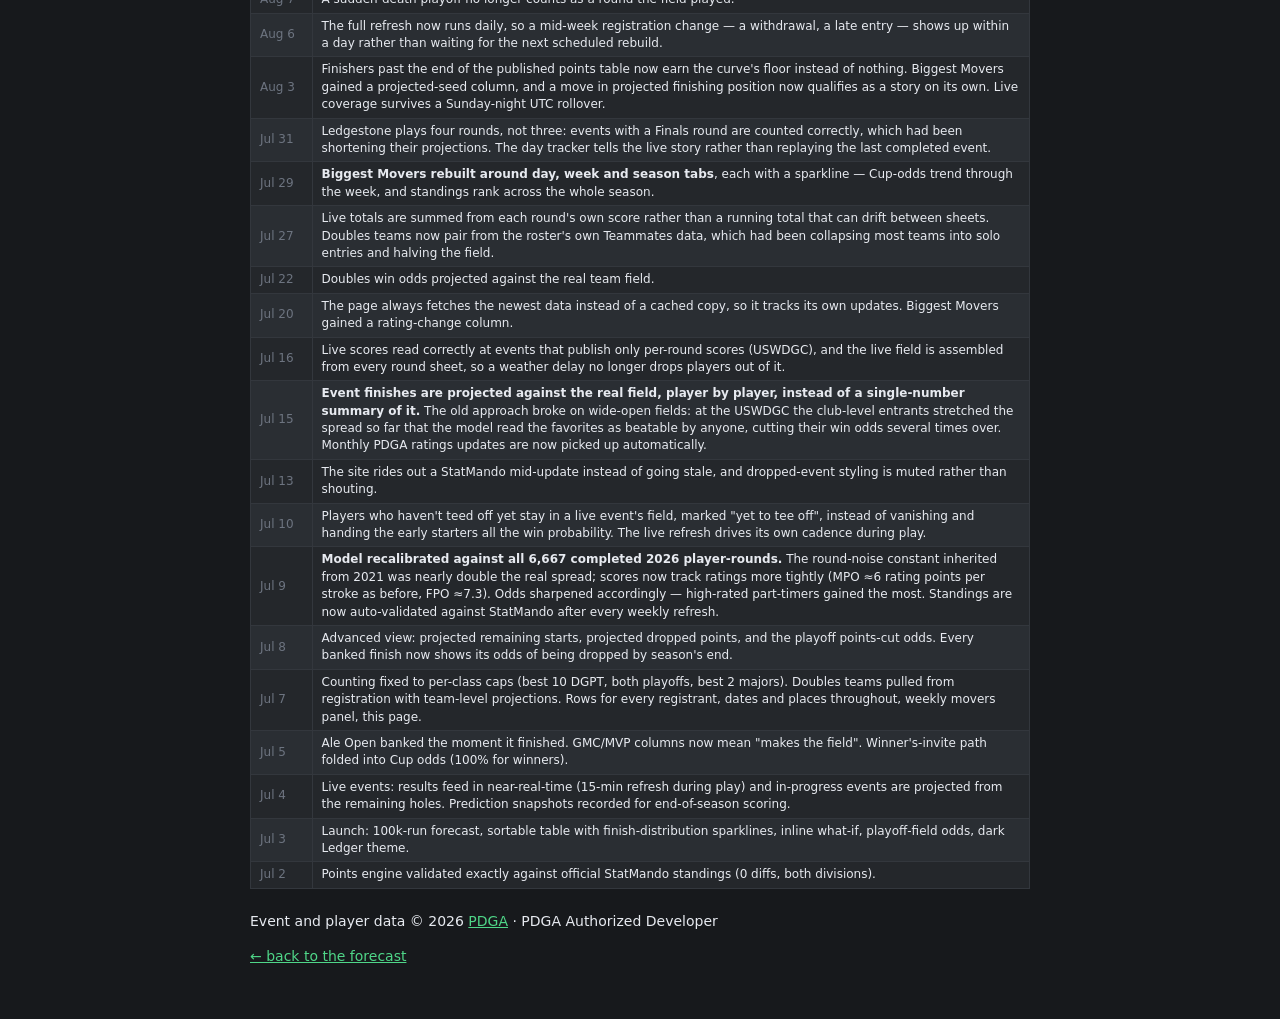
==== commit 418cac92: "Give every view its own URL and group the tabs into three sections The eight flat tabs become a two-" ====
--- a/docs/how-it-works.html
+++ b/docs/how-it-works.html
@@ -18,8 +18,13 @@
 </head>
 <body class="ledger">
 <div class="page">
+  <nav id="site-nav" aria-label="Site">
+    <a href="./#forecast">This season</a>
+    <a href="./#2027">Next season</a>
+    <a href="./#tour-planner">Planners</a>
+    <a href="how-it-works.html" class="active" aria-current="page">How it works</a>
+  </nav>
   <h1>How the DGPT points system works</h1>
-  <p class="hint"><a href="index.html">← back to the forecast</a></p>
   <p>The Disc Golf Pro Tour crowns its season champion at the <b>Powerball Cup</b>
   (the DGPT Championship). Who gets to play in it is decided by the
   <b>Powerball DGPT World Standings</b> — a season-long points race. This page
@@ -389,6 +394,7 @@
   <div class="band">Changelog</div>
   <table class="table-ledger">
     <tbody>
+      <tr><td class="changelog-date">Nov 15</td><td><b>Every view has its own address.</b> The eight tabs are now three sections across the top of every page — <a href="./#forecast">This season</a>, <a href="./#2027">Next season</a> and <a href="./#tour-planner">Planners</a> — with each section's views as tabs beneath. Each view and division has a link you can bookmark or send, such as <code>#whats-left/fpo</code> or <code>#tour-planner/mpo</code>, and the browser's Back button now steps through the views you visited. Player links (<code>#mpo-75412</code>) work as before. No number changed.</td></tr>
       <tr><td class="changelog-date">Sep 27</td><td><b>The MVP Open is allowed to finish on Monday.</b> The DGPT has pre-authorized a Monday return to finish round 3, or to settle a tie for the win or for a Cup place. PDGA still lists the event as ending Sunday, and the forecast used to treat the day after an event's end date as final. So a Monday finish would have been banked on Monday morning from Sunday's unfinished scores. The event now stays live, and unbanked, until the scoreboard says it is done. A tie for first no longer counts as a result until the playoff is played. Also fixed: once the MVP Open was banked, the four MPO and two FPO Cup places it awards for finishing position dropped out of the Cup odds. They now come from the actual result. And if the final round moves to one of the DGPT's shortened 13- or 9-hole layouts, the live odds count the holes that are actually left, not a full 18.</td></tr>
       <tr><td class="changelog-date">Sep 26</td><td><b>New column: If over now.</b> With weather threatening the MVP Open, the forecast's one built-in assumption — that every round gets played — is the thing most worth seeing past. While an event is live, this column shows where each player would finish the standings if play stopped now and the event went final: not a forecast, one answer. It is scored the way a called-off event is scored, not off the live leaderboard. Completed rounds count in full, and a round in progress counts only on the holes <b>every</b> player has finished, so if a lightning stop leaves the early cards through 18 and the late ones through 9, holes 1–9 count for everyone and the rest are thrown away. Because the MVP Open is the last event before the Cup, the column also settles the Cup field: the rank is green inside it and red for a contender who would miss, with <b>MVP</b> and <b>inv</b> marking the spots won by an MVP Open finish or an event-win invite. The ▲▼ is the move from the standings as they stand before the event. Tap a rank for the points and the starting strokes.</td></tr>
       <tr><td class="changelog-date">Sep 23</td><td><b>The full points table is published.</b> Section 1 now has the points for every finishing place in both divisions, at each event class, under <a href="#points-table">Points for every finishing place</a>. It is generated from the same curve the forecast scores with, and a test keeps the two in step.</td></tr>
--- a/docs/style.css
+++ b/docs/style.css
@@ -29,10 +29,23 @@
 @keyframes live-pulse { 0%, 100% { opacity: 1; } 50% { opacity: .3; } }
 .controls { display: flex; gap: 8px; }
 
-/* segmented control (band = active, per Ledger greyscale-structure rule) */
+/* segmented control (band = active, per Ledger greyscale-structure rule).
+   The header's two are links, so each view has a URL; the in-page ones are
+   buttons. */
 .seg { display: flex; border: 1px solid var(--grid-strong); border-radius: var(--radius); overflow: hidden; background: var(--paper); }
-.seg button { font: inherit; padding: 6px 13px; background: none; border: none; color: var(--ink-2); cursor: pointer; }
-.seg button.active { background: var(--band); color: var(--band-ink); font-weight: 700; }
+.seg button, .seg a { font: inherit; padding: 6px 13px; background: none; border: none; color: var(--ink-2); cursor: pointer; text-decoration: none; white-space: nowrap; }
+.seg a:hover { color: var(--ink); }
+.seg a[hidden] { display: none; }
+.seg button.active, .seg a.active { background: var(--band); color: var(--band-ink); font-weight: 700; }
+
+/* top-level nav: the site's sections, on every page. Greyscale, because it is
+   structure — the current section is marked by weight and a rule, not colour. */
+#site-nav { display: flex; flex-wrap: wrap; gap: 2px 20px; padding-top: 10px; border-bottom: 1px solid var(--grid-strong); font-size: var(--fs-body); }
+#site-nav a { padding: 4px 0 6px; margin-bottom: -1px; color: var(--ink-2); text-decoration: none; border-bottom: 2px solid transparent; white-space: nowrap; }
+#site-nav a:hover { color: var(--ink); }
+#site-nav a.active { color: var(--ink); font-weight: 700; border-bottom-color: var(--ink); }
+/* four sections on one line down to a 360px phone */
+@media (max-width: 480px) { #site-nav { gap: 2px 13px; font-size: 13px; } }
 
 /* tables */
 /* guide on the left, column-mode control on the right; they stack rather than
@@ -659,8 +672,8 @@
   .wi-hint:empty { display: none; }
 }
 
-/* Six tabs no longer fit one line on a phone; let the row wrap rather than
-   scroll the header sideways. */
+/* On a narrow phone the tabs and the division switch share a row that may not
+   hold both; let it wrap rather than scroll the header sideways. */
 .controls { flex-wrap: wrap; }
 #view-seg { flex-wrap: wrap; }
 
@@ -675,3 +688,49 @@
 .changelog-date { color: var(--ink-3); font-variant-numeric: tabular-nums; white-space: nowrap; padding-right: 10px; }
 
 footer { margin-top: 22px; color: var(--ink-3); font-size: var(--fs-small); }
+
+/* ---------- tour planner ---------- */
+.tp-controls { display: grid; gap: 8px; }
+.tp-row { display: flex; align-items: center; gap: 10px; flex-wrap: wrap; }
+.tp-label { flex: 0 0 76px; font-size: var(--fs-small); font-weight: 700; color: var(--ink); }
+.tp-unit { font-size: var(--fs-caption); color: var(--ink-3); }
+.tp-seg { flex-wrap: wrap; max-width: 100%; }
+#tp-home { font: inherit; font-size: var(--fs-small); padding: 3px 6px; max-width: 100%;
+  border: 1px solid var(--grid-strong); border-radius: var(--radius); background: var(--paper); color: var(--ink); }
+.tp-notes { font-size: var(--fs-caption); color: var(--ink-2); margin: -8px 0 14px; max-width: 88ch; }
+.tp-notes summary { cursor: pointer; color: var(--ink); font-weight: 700; }
+.tp-notes ul { margin: 6px 0 0; padding-left: 18px; }
+.tp-notes li { margin: 3px 0; }
+.tp-home-row { cursor: pointer; }
+.tp-home-row:hover td, .tp-home-row:focus-visible td { background: var(--chrome-2); }
+.tp-sel td { background: var(--pend-fill); color: var(--pend-fill-ink); }
+.tp-town { font-weight: 700; white-space: nowrap; }
+.tp-when { white-space: nowrap; color: var(--ink-2); }
+.tp-trip { font-size: var(--fs-caption); color: var(--ink-2); min-width: 280px; }
+.tp-arrow { color: var(--ink-3); }
+.tp-at { display: block; font-size: var(--fs-caption); color: var(--ink-3); }
+.tp-homeleg td { color: var(--ink-3); font-style: italic; }
+.tp-drive { white-space: nowrap; }
+.tp-trip-block + .tp-trip-block { margin-top: 14px; padding-top: 10px; border-top: 1px solid var(--grid); }
+.tp-trip-head { margin: 0 0 6px; font-size: var(--fs-small); color: var(--ink-2); cursor: pointer; }
+.tp-trip-head b { color: var(--ink); }
+.tp-cat { display: inline-block; min-width: 3.6em; text-align: center; font-size: var(--fs-caption);
+  border: 1px solid var(--grid-strong); border-radius: var(--radius); padding: 0 4px; color: var(--ink-2); }
+.tp-elite, .tp-major { color: var(--ink); font-weight: 700; }
+@media (max-width: 560px) { .tp-label { flex-basis: 100%; } }
+.tp-range { flex: 1 1 160px; max-width: 320px; }
+.tp-n-out { min-width: 2ch; font-weight: 700; font-variant-numeric: tabular-nums; color: var(--ink); }
+.tp-max { font: inherit; font-size: var(--fs-small); padding: 2px 10px; cursor: pointer; color: var(--ink-2);
+  background: var(--paper); border: 1px solid var(--grid-strong); border-radius: var(--radius); }
+.tp-max:hover { color: var(--ink); }
+.tp-fit { margin-top: -4px; }
+.tp-offrow td { color: var(--ink-3); font-size: var(--fs-caption); padding-top: 2px; padding-bottom: 2px; }
+#tp-results.tp-busy { opacity: .45; transition: opacity .15s; }
+#tp-results.tp-busy::before { content: "Working…"; display: block; font-size: var(--fs-small); color: var(--ink-2); margin-bottom: 6px; }
+
+/* ---------- amateur planner ---------- */
+.am-home { font: inherit; font-size: var(--fs-small); padding: 3px 6px; flex: 1 1 200px; max-width: 280px;
+  border: 1px solid var(--grid-strong); border-radius: var(--radius); background: var(--paper); color: var(--ink); }
+.am-tiers { display: flex; flex-wrap: wrap; gap: 4px 14px; }
+.am-tier { font-size: var(--fs-small); color: var(--ink-2); white-space: nowrap; cursor: pointer; }
+.am-tier input { accent-color: var(--accent); vertical-align: -2px; }
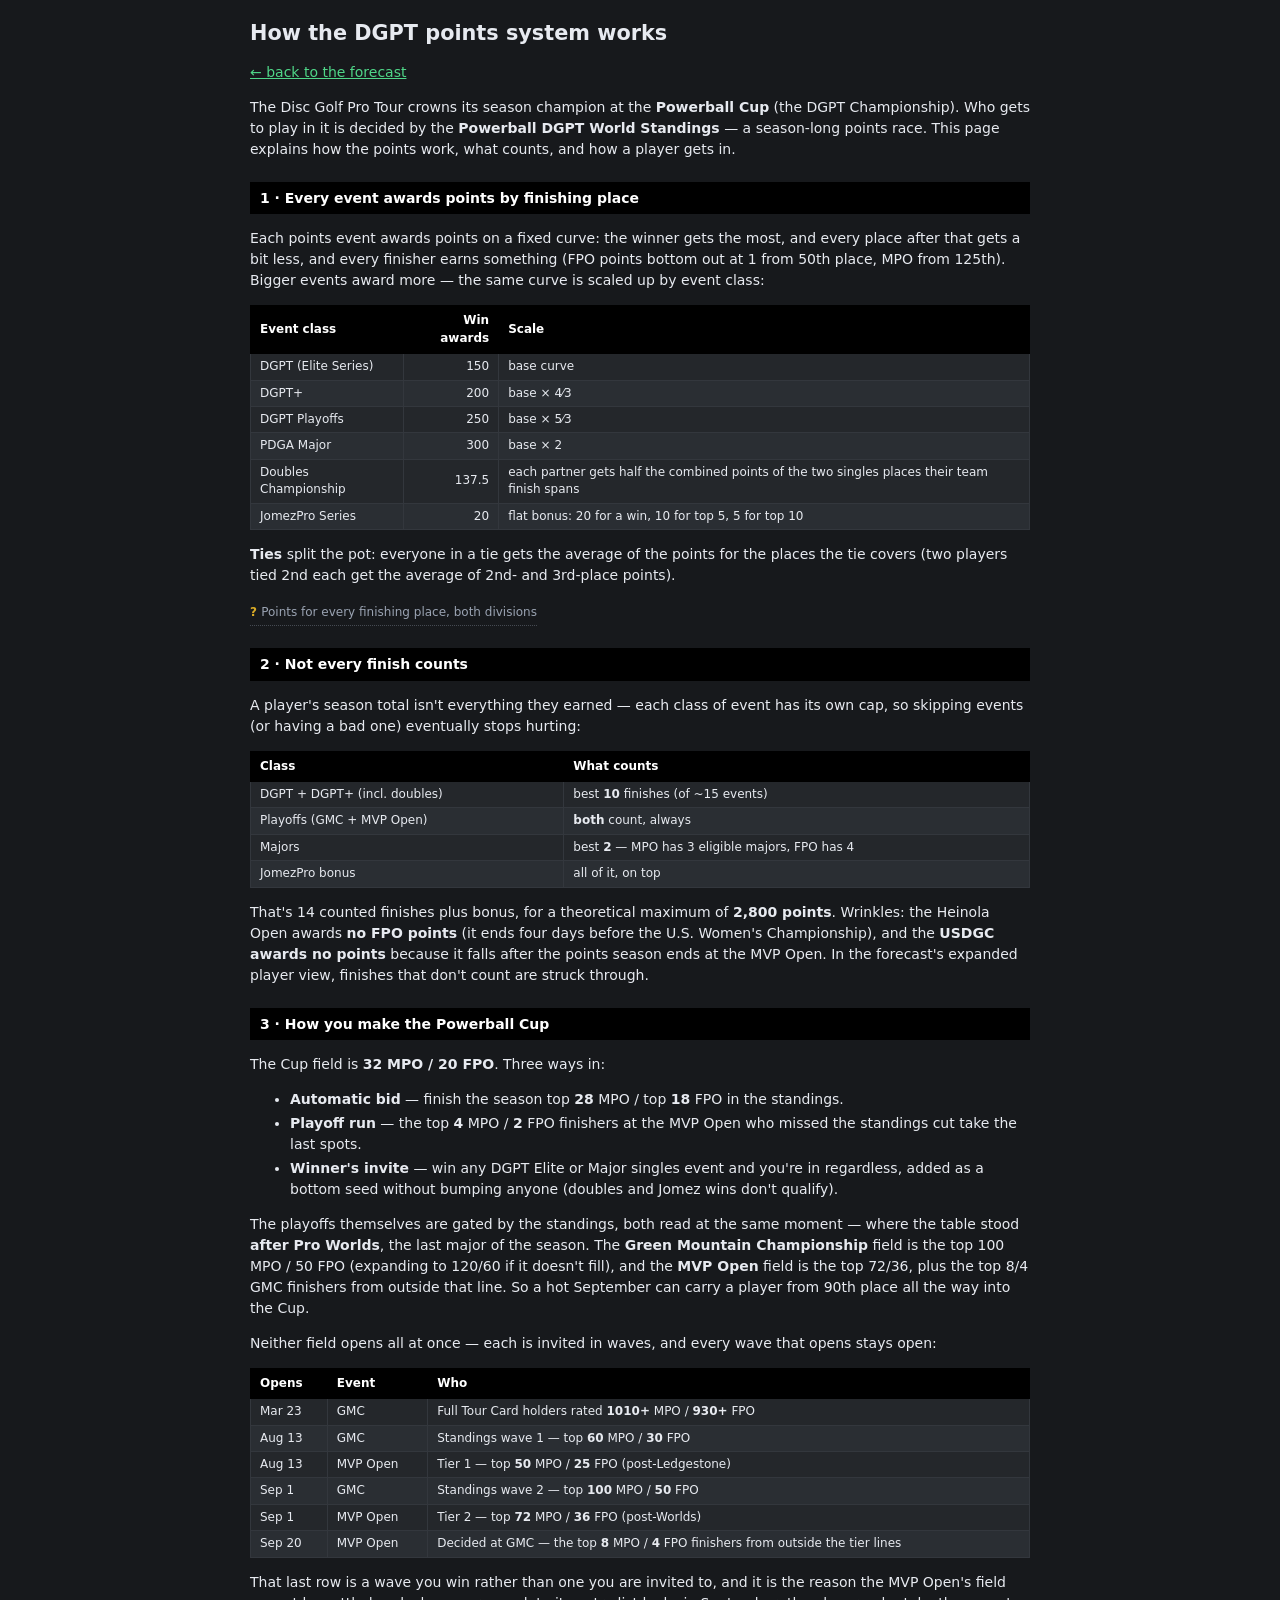
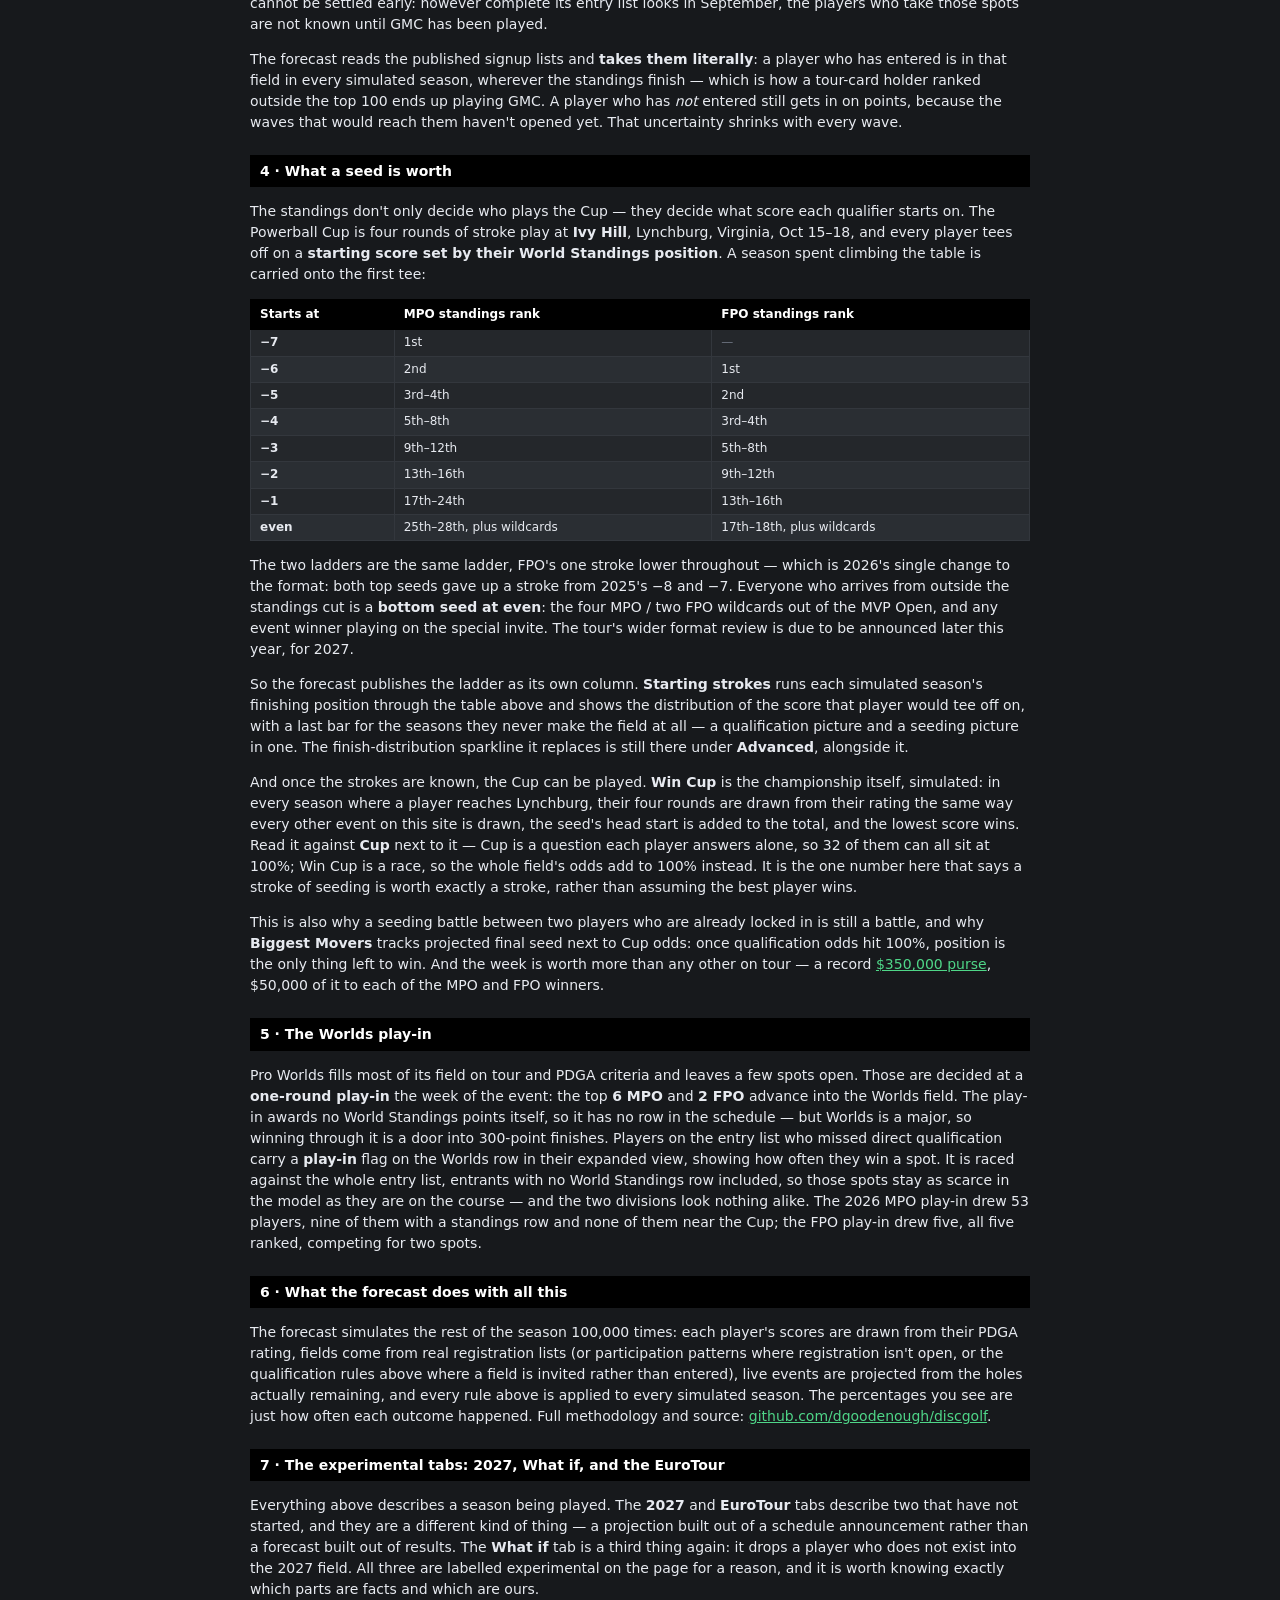
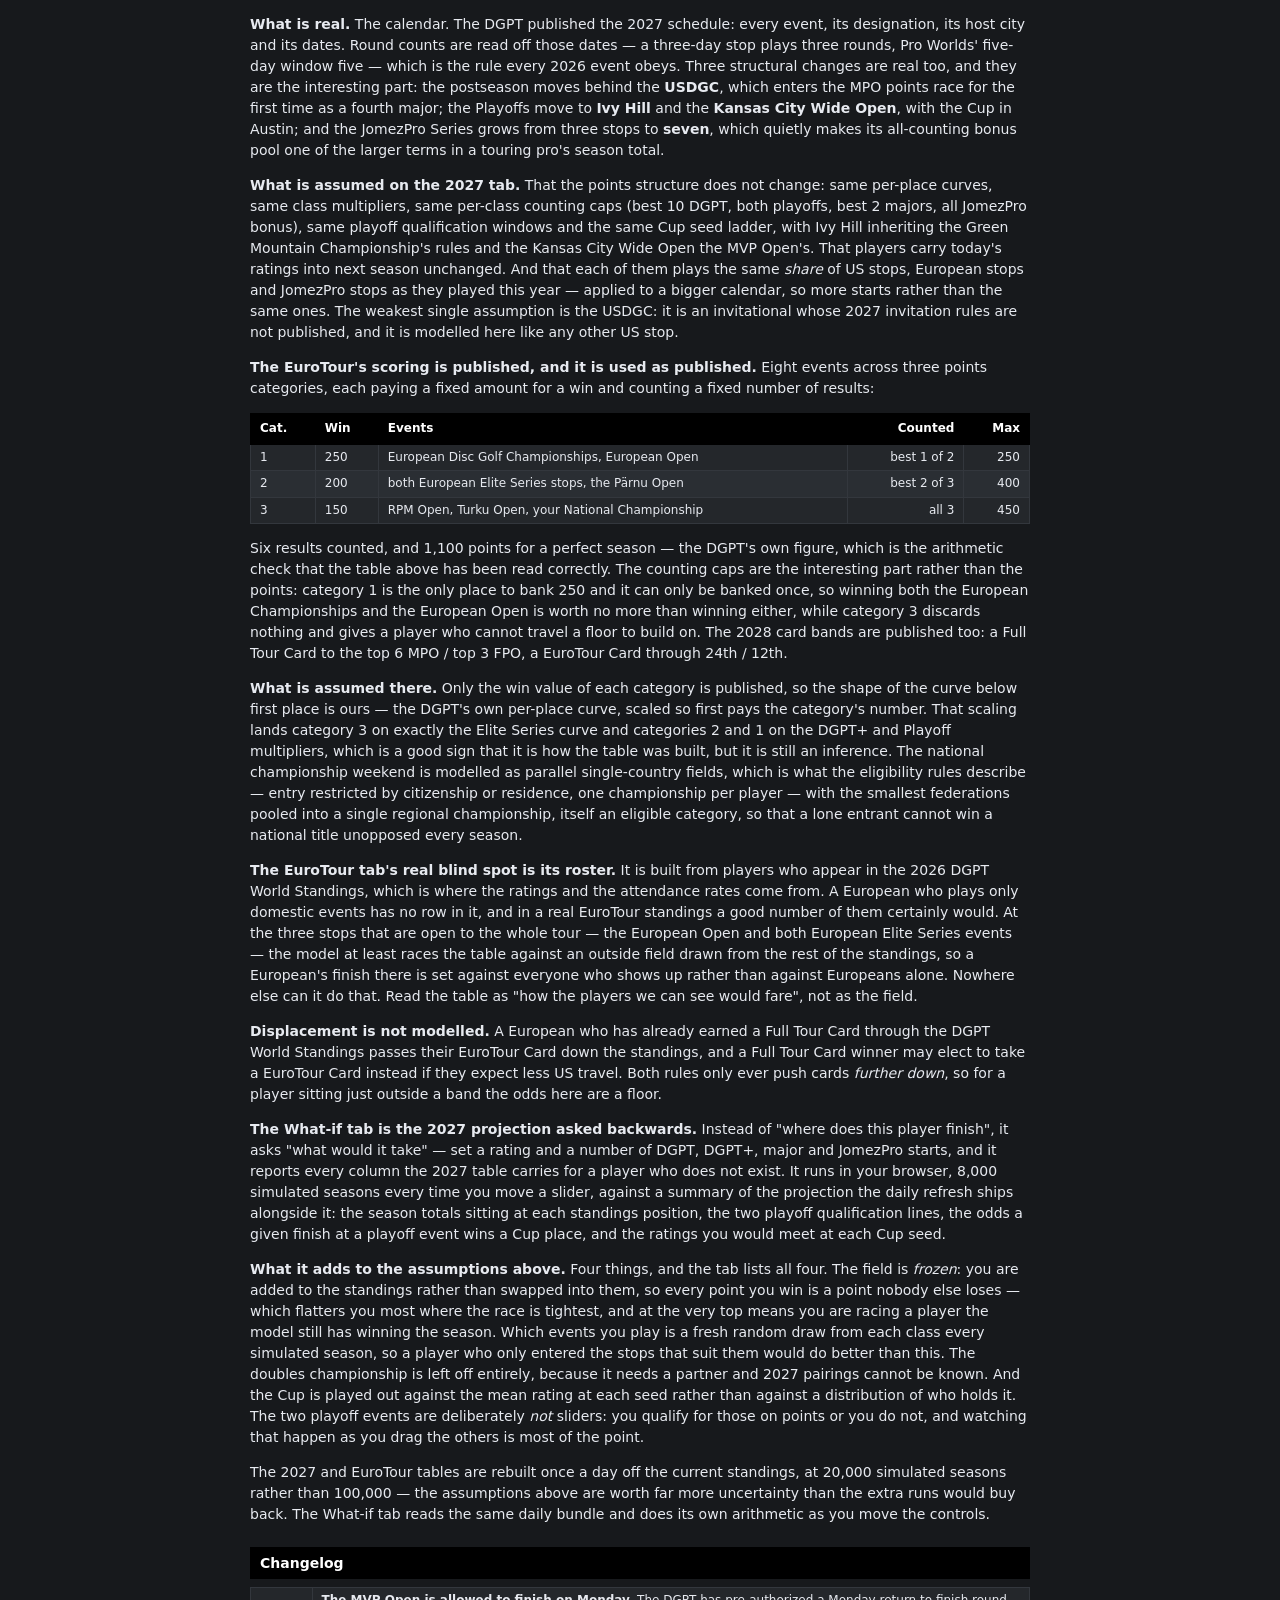
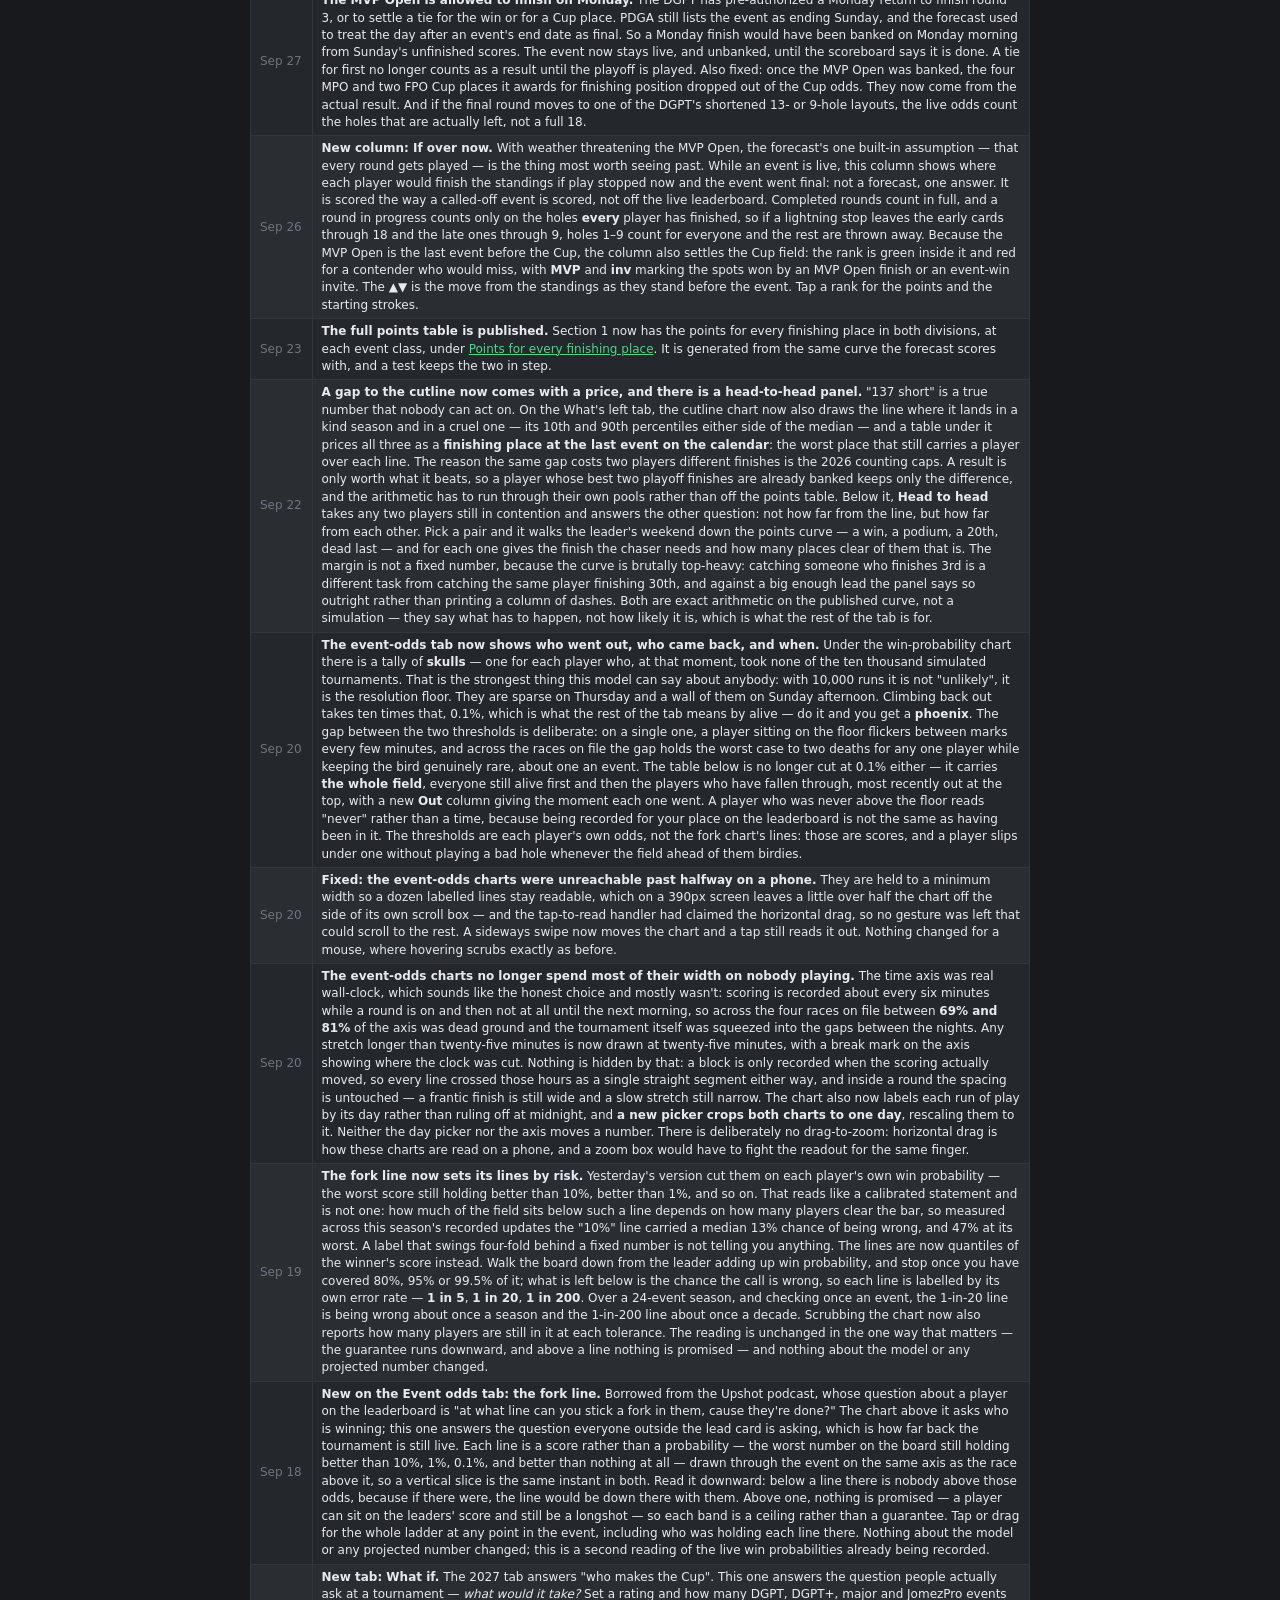
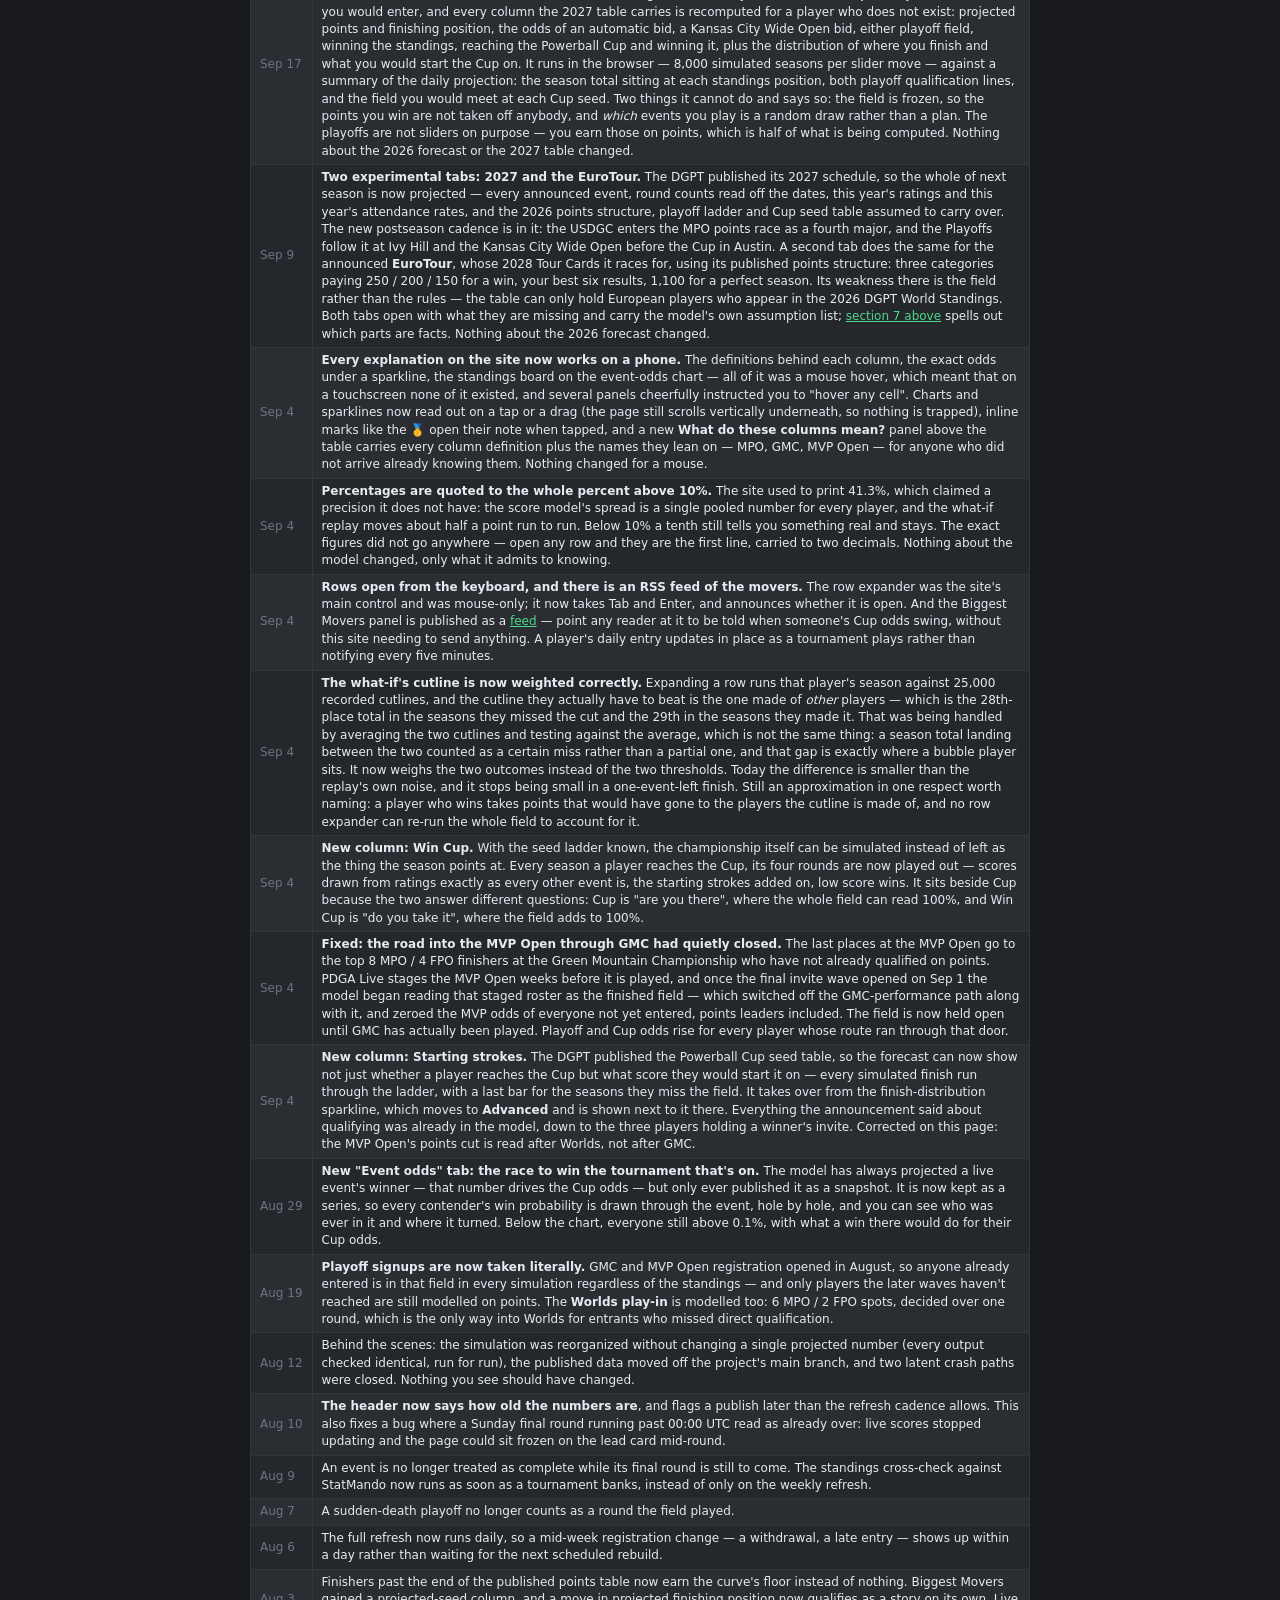
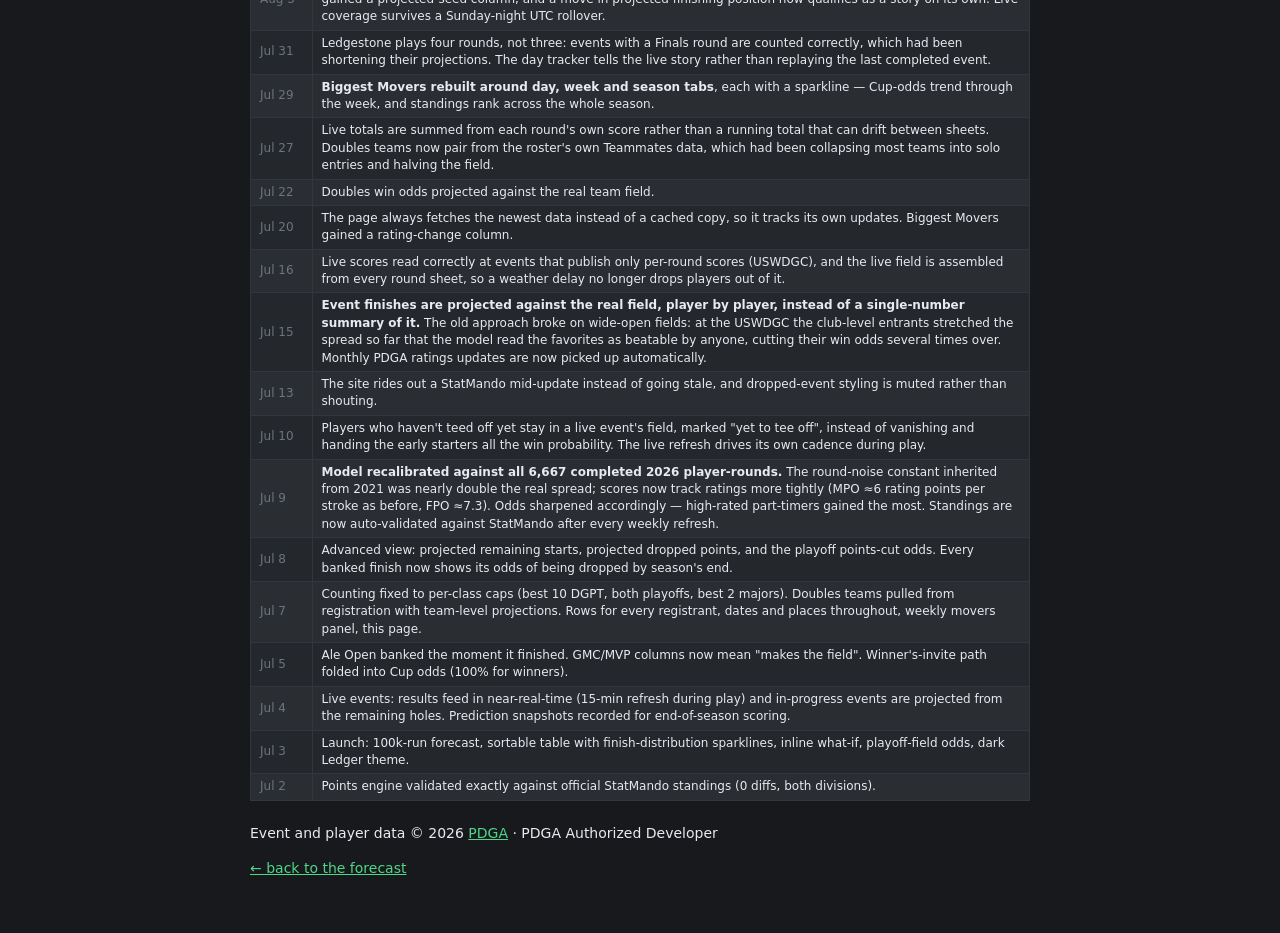
==== commit c8e69367: "Publish site (2026-11-20 19:07Z)" ====
--- a/docs/how-it-works.html
+++ b/docs/how-it-works.html
@@ -18,13 +18,8 @@
 </head>
 <body class="ledger">
 <div class="page">
-  <nav id="site-nav" aria-label="Site">
-    <a href="./#forecast">This season</a>
-    <a href="./#2027">Next season</a>
-    <a href="./#tour-planner">Planners</a>
-    <a href="how-it-works.html" class="active" aria-current="page">How it works</a>
-  </nav>
   <h1>How the DGPT points system works</h1>
+  <p class="hint"><a href="index.html">← back to the forecast</a></p>
   <p>The Disc Golf Pro Tour crowns its season champion at the <b>Powerball Cup</b>
   (the DGPT Championship). Who gets to play in it is decided by the
   <b>Powerball DGPT World Standings</b> — a season-long points race. This page
@@ -394,7 +389,6 @@
   <div class="band">Changelog</div>
   <table class="table-ledger">
     <tbody>
-      <tr><td class="changelog-date">Nov 15</td><td><b>Every view has its own address.</b> The eight tabs are now three sections across the top of every page — <a href="./#forecast">This season</a>, <a href="./#2027">Next season</a> and <a href="./#tour-planner">Planners</a> — with each section's views as tabs beneath. Each view and division has a link you can bookmark or send, such as <code>#whats-left/fpo</code> or <code>#tour-planner/mpo</code>, and the browser's Back button now steps through the views you visited. Player links (<code>#mpo-75412</code>) work as before. No number changed.</td></tr>
       <tr><td class="changelog-date">Sep 27</td><td><b>The MVP Open is allowed to finish on Monday.</b> The DGPT has pre-authorized a Monday return to finish round 3, or to settle a tie for the win or for a Cup place. PDGA still lists the event as ending Sunday, and the forecast used to treat the day after an event's end date as final. So a Monday finish would have been banked on Monday morning from Sunday's unfinished scores. The event now stays live, and unbanked, until the scoreboard says it is done. A tie for first no longer counts as a result until the playoff is played. Also fixed: once the MVP Open was banked, the four MPO and two FPO Cup places it awards for finishing position dropped out of the Cup odds. They now come from the actual result. And if the final round moves to one of the DGPT's shortened 13- or 9-hole layouts, the live odds count the holes that are actually left, not a full 18.</td></tr>
       <tr><td class="changelog-date">Sep 26</td><td><b>New column: If over now.</b> With weather threatening the MVP Open, the forecast's one built-in assumption — that every round gets played — is the thing most worth seeing past. While an event is live, this column shows where each player would finish the standings if play stopped now and the event went final: not a forecast, one answer. It is scored the way a called-off event is scored, not off the live leaderboard. Completed rounds count in full, and a round in progress counts only on the holes <b>every</b> player has finished, so if a lightning stop leaves the early cards through 18 and the late ones through 9, holes 1–9 count for everyone and the rest are thrown away. Because the MVP Open is the last event before the Cup, the column also settles the Cup field: the rank is green inside it and red for a contender who would miss, with <b>MVP</b> and <b>inv</b> marking the spots won by an MVP Open finish or an event-win invite. The ▲▼ is the move from the standings as they stand before the event. Tap a rank for the points and the starting strokes.</td></tr>
       <tr><td class="changelog-date">Sep 23</td><td><b>The full points table is published.</b> Section 1 now has the points for every finishing place in both divisions, at each event class, under <a href="#points-table">Points for every finishing place</a>. It is generated from the same curve the forecast scores with, and a test keeps the two in step.</td></tr>
--- a/docs/style.css
+++ b/docs/style.css
@@ -29,23 +29,10 @@
 @keyframes live-pulse { 0%, 100% { opacity: 1; } 50% { opacity: .3; } }
 .controls { display: flex; gap: 8px; }
 
-/* segmented control (band = active, per Ledger greyscale-structure rule).
-   The header's two are links, so each view has a URL; the in-page ones are
-   buttons. */
+/* segmented control (band = active, per Ledger greyscale-structure rule) */
 .seg { display: flex; border: 1px solid var(--grid-strong); border-radius: var(--radius); overflow: hidden; background: var(--paper); }
-.seg button, .seg a { font: inherit; padding: 6px 13px; background: none; border: none; color: var(--ink-2); cursor: pointer; text-decoration: none; white-space: nowrap; }
-.seg a:hover { color: var(--ink); }
-.seg a[hidden] { display: none; }
-.seg button.active, .seg a.active { background: var(--band); color: var(--band-ink); font-weight: 700; }
-
-/* top-level nav: the site's sections, on every page. Greyscale, because it is
-   structure — the current section is marked by weight and a rule, not colour. */
-#site-nav { display: flex; flex-wrap: wrap; gap: 2px 20px; padding-top: 10px; border-bottom: 1px solid var(--grid-strong); font-size: var(--fs-body); }
-#site-nav a { padding: 4px 0 6px; margin-bottom: -1px; color: var(--ink-2); text-decoration: none; border-bottom: 2px solid transparent; white-space: nowrap; }
-#site-nav a:hover { color: var(--ink); }
-#site-nav a.active { color: var(--ink); font-weight: 700; border-bottom-color: var(--ink); }
-/* four sections on one line down to a 360px phone */
-@media (max-width: 480px) { #site-nav { gap: 2px 13px; font-size: 13px; } }
+.seg button { font: inherit; padding: 6px 13px; background: none; border: none; color: var(--ink-2); cursor: pointer; }
+.seg button.active { background: var(--band); color: var(--band-ink); font-weight: 700; }
 
 /* tables */
 /* guide on the left, column-mode control on the right; they stack rather than
@@ -672,8 +659,8 @@
   .wi-hint:empty { display: none; }
 }
 
-/* On a narrow phone the tabs and the division switch share a row that may not
-   hold both; let it wrap rather than scroll the header sideways. */
+/* Six tabs no longer fit one line on a phone; let the row wrap rather than
+   scroll the header sideways. */
 .controls { flex-wrap: wrap; }
 #view-seg { flex-wrap: wrap; }
 
